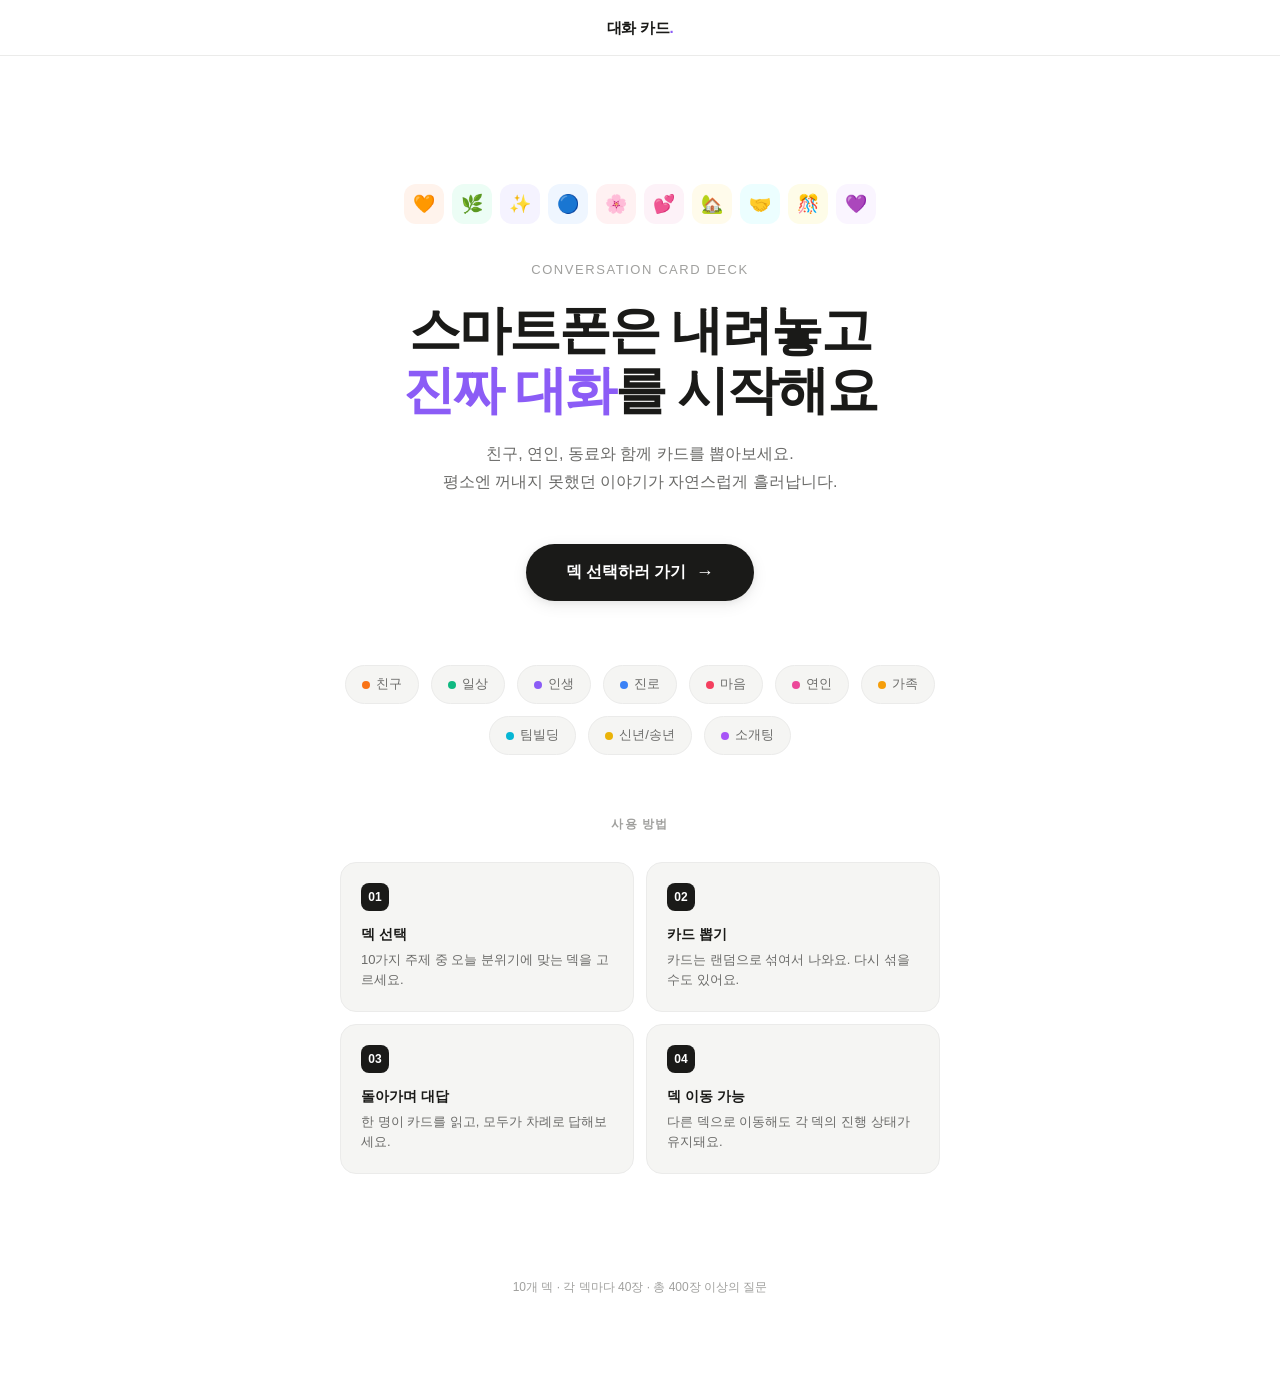
==== index.html @ 3e5d9f86 "feat(*): 대화 카드 웹앱 초기 버전 구현 및 배포 - 10개 테마(친구/일상/인생/진로/마음/연인/가족/팀빌딩/신년송년/소개팅) × 40+개 질문, 총 405개 - 오늘의집" ====
<!DOCTYPE html>
<html lang="ko">
<head>
  <meta charset="UTF-8" />
  <meta name="viewport" content="width=device-width, initial-scale=1.0" />
  <title>대화 카드 — 깊은 이야기를 시작하세요</title>
  <style>
    /* ─── Reset & Base ───────────────────────────────────────────── */
    *, *::before, *::after { box-sizing: border-box; margin: 0; padding: 0; }

    :root {
      --white: #ffffff;
      --off-white: #f8f8f6;
      --gray-50: #f5f5f3;
      --gray-100: #ebebea;
      --gray-200: #d8d8d6;
      --gray-400: #a0a09e;
      --gray-600: #6b6b69;
      --gray-800: #2d2d2b;
      --black: #1a1a18;

      /* Theme palette */
      --theme-friend:  #f97316; /* warm orange */
      --theme-daily:   #10b981; /* emerald */
      --theme-life:    #8b5cf6; /* violet */
      --theme-career:  #3b82f6; /* blue */
      --theme-mind:    #f43f5e; /* rose */
      --theme-couple:  #ec4899; /* pink */
      --theme-family:  #f59e0b; /* amber */
      --theme-teambuilding: #06b6d4; /* cyan */
      --theme-yearend: #eab308; /* yellow */
      --theme-blinddate: #a855f7; /* purple */

      --radius-sm: 8px;
      --radius-md: 16px;
      --radius-lg: 24px;
      --radius-xl: 32px;

      --shadow-sm: 0 1px 3px rgba(0,0,0,.07), 0 1px 2px rgba(0,0,0,.05);
      --shadow-md: 0 4px 16px rgba(0,0,0,.08), 0 2px 6px rgba(0,0,0,.05);
      --shadow-lg: 0 12px 40px rgba(0,0,0,.12), 0 4px 12px rgba(0,0,0,.06);
      --shadow-xl: 0 24px 64px rgba(0,0,0,.15), 0 8px 24px rgba(0,0,0,.08);

      --font: 'Pretendard', 'Apple SD Gothic Neo', 'Noto Sans KR', sans-serif;
      --transition: 300ms cubic-bezier(.4, 0, .2, 1);
    }

    html { height: 100%; }

    body {
      font-family: var(--font);
      background: var(--off-white);
      color: var(--black);
      min-height: 100vh;
      line-height: 1.6;
      -webkit-font-smoothing: antialiased;
    }

    /* ─── Screens ───────────────────────────────────────────────── */
    .screen {
      display: none;
      min-height: 100vh;
    }
    .screen.active { display: flex; }

    /* ══════════════════════════════════════════════════════════════
       SCREEN 1: LANDING
    ══════════════════════════════════════════════════════════════ */
    #screen-landing {
      flex-direction: column;
      align-items: center;
      justify-content: center;
      padding: 48px 24px;
      background: var(--white);
    }

    /* Hero top bar */
    .landing-topbar {
      position: fixed;
      top: 0; left: 0; right: 0;
      height: 56px;
      background: rgba(255,255,255,.9);
      backdrop-filter: blur(12px);
      display: flex;
      align-items: center;
      justify-content: center;
      border-bottom: 1px solid var(--gray-100);
      z-index: 100;
    }
    .landing-topbar .logo {
      font-size: 15px;
      font-weight: 700;
      letter-spacing: -.02em;
      color: var(--black);
    }
    .landing-topbar .logo span { color: var(--theme-life); }

    /* Hero section */
    .landing-hero {
      max-width: 600px;
      width: 100%;
      text-align: center;
      margin-top: 56px;
      padding: 80px 0 60px;
    }

    .hero-icon-row {
      display: flex;
      justify-content: center;
      gap: 8px;
      margin-bottom: 36px;
      flex-wrap: wrap;
      max-width: 480px;
      margin-left: auto;
      margin-right: auto;
    }
    .hero-icon-dot {
      width: 40px;
      height: 40px;
      border-radius: 12px;
      display: flex;
      align-items: center;
      justify-content: center;
      font-size: 18px;
    }
    .hero-icon-dot:nth-child(1) { background: #fff3ec; }
    .hero-icon-dot:nth-child(2) { background: #ecfdf5; }
    .hero-icon-dot:nth-child(3) { background: #f5f3ff; }
    .hero-icon-dot:nth-child(4) { background: #eff6ff; }
    .hero-icon-dot:nth-child(5) { background: #fff1f2; }
    .hero-icon-dot:nth-child(6) { background: #fdf2f8; }
    .hero-icon-dot:nth-child(7) { background: #fffbeb; }
    .hero-icon-dot:nth-child(8) { background: #ecfeff; }
    .hero-icon-dot:nth-child(9) { background: #fefce8; }
    .hero-icon-dot:nth-child(10) { background: #faf5ff; }

    .hero-tagline {
      font-size: 13px;
      font-weight: 500;
      letter-spacing: .12em;
      text-transform: uppercase;
      color: var(--gray-400);
      margin-bottom: 20px;
    }

    .hero-title {
      font-size: clamp(32px, 5vw, 52px);
      font-weight: 800;
      letter-spacing: -.04em;
      line-height: 1.15;
      color: var(--black);
      margin-bottom: 20px;
    }
    .hero-title .accent { color: var(--theme-life); }

    .hero-subtitle {
      font-size: 16px;
      color: var(--gray-600);
      line-height: 1.75;
      margin-bottom: 48px;
      max-width: 420px;
      margin-left: auto;
      margin-right: auto;
    }

    .btn-start {
      display: inline-flex;
      align-items: center;
      gap: 10px;
      background: var(--black);
      color: var(--white);
      border: none;
      border-radius: 100px;
      padding: 18px 40px;
      font-size: 16px;
      font-weight: 600;
      letter-spacing: -.01em;
      cursor: pointer;
      transition: var(--transition);
      box-shadow: var(--shadow-md);
    }
    .btn-start:hover {
      background: var(--gray-800);
      transform: translateY(-2px);
      box-shadow: var(--shadow-lg);
    }
    .btn-start:active { transform: translateY(0); }
    .btn-start .arrow {
      font-size: 18px;
      transition: transform var(--transition);
    }
    .btn-start:hover .arrow { transform: translateX(4px); }

    /* Deck preview cards */
    .deck-preview {
      display: flex;
      justify-content: center;
      gap: 12px;
      margin-top: 64px;
      flex-wrap: wrap;
    }
    .deck-chip {
      display: flex;
      align-items: center;
      gap: 6px;
      background: var(--gray-50);
      border: 1px solid var(--gray-100);
      border-radius: 100px;
      padding: 8px 16px;
      font-size: 13px;
      font-weight: 500;
      color: var(--gray-600);
    }
    .deck-chip .dot {
      width: 8px; height: 8px;
      border-radius: 50%;
    }

    /* Guide section */
    .landing-guide {
      max-width: 600px;
      width: 100%;
      padding: 0 0 80px;
    }

    .guide-label {
      font-size: 12px;
      font-weight: 600;
      letter-spacing: .1em;
      text-transform: uppercase;
      color: var(--gray-400);
      text-align: center;
      margin-bottom: 28px;
    }

    .guide-steps {
      display: grid;
      grid-template-columns: 1fr 1fr;
      gap: 12px;
    }

    .guide-step {
      background: var(--gray-50);
      border: 1px solid var(--gray-100);
      border-radius: var(--radius-md);
      padding: 20px;
    }
    .guide-step-num {
      width: 28px; height: 28px;
      border-radius: 8px;
      background: var(--black);
      color: var(--white);
      font-size: 12px;
      font-weight: 700;
      display: flex;
      align-items: center;
      justify-content: center;
      margin-bottom: 12px;
    }
    .guide-step-title {
      font-size: 14px;
      font-weight: 600;
      color: var(--black);
      margin-bottom: 4px;
    }
    .guide-step-desc {
      font-size: 13px;
      color: var(--gray-600);
      line-height: 1.6;
    }

    .landing-footer {
      font-size: 12px;
      color: var(--gray-400);
      text-align: center;
      padding: 24px 0 40px;
    }

    /* ══════════════════════════════════════════════════════════════
       SCREEN 2: DECK SELECT
    ══════════════════════════════════════════════════════════════ */
    #screen-decks {
      flex-direction: column;
      background: var(--off-white);
    }

    .topbar {
      height: 56px;
      background: rgba(255,255,255,.9);
      backdrop-filter: blur(12px);
      border-bottom: 1px solid var(--gray-100);
      display: flex;
      align-items: center;
      justify-content: space-between;
      padding: 0 24px;
      position: sticky;
      top: 0;
      z-index: 50;
    }
    .topbar .logo {
      font-size: 15px;
      font-weight: 700;
      letter-spacing: -.02em;
    }
    .topbar .logo span { color: var(--theme-life); }
    .topbar-back {
      display: flex;
      align-items: center;
      gap: 6px;
      font-size: 14px;
      font-weight: 500;
      color: var(--gray-600);
      cursor: pointer;
      background: none;
      border: none;
      padding: 8px 12px;
      border-radius: var(--radius-sm);
      transition: var(--transition);
    }
    .topbar-back:hover { background: var(--gray-50); color: var(--black); }
    .topbar-right { font-size: 13px; color: var(--gray-400); }

    .decks-content {
      max-width: 760px;
      width: 100%;
      margin: 0 auto;
      padding: 52px 24px 80px;
    }

    .decks-header {
      margin-bottom: 36px;
    }
    .decks-header h1 {
      font-size: 30px;
      font-weight: 800;
      letter-spacing: -.04em;
      color: var(--black);
      margin-bottom: 8px;
    }
    .decks-header p {
      font-size: 15px;
      color: var(--gray-600);
    }

    /* ─── Theme Grid ─────────────────────────────────────────── */
    .deck-grid {
      display: grid;
      grid-template-columns: repeat(2, 1fr);
      gap: 16px;
    }
    /* Section dividers for deck categories */
    .deck-section-label {
      grid-column: span 2;
      font-size: 13px;
      font-weight: 700;
      letter-spacing: .06em;
      text-transform: uppercase;
      color: var(--gray-400);
      padding: 20px 0 4px;
      border-bottom: 1px solid var(--gray-100);
      margin-bottom: 4px;
    }
    .deck-section-label:first-child {
      padding-top: 0;
    }

    /* ─── Tile base ──────────────────────────────────────────── */
    .deck-tile {
      background: var(--white);
      border: 1.5px solid transparent;
      border-radius: var(--radius-xl);
      overflow: hidden;
      cursor: pointer;
      outline: none;
      transition:
        transform  280ms cubic-bezier(.4,0,.2,1),
        box-shadow 280ms cubic-bezier(.4,0,.2,1),
        border-color 240ms cubic-bezier(.4,0,.2,1);
      display: flex;
      flex-direction: column;
      box-shadow: var(--shadow-sm);
    }
    .deck-tile:hover {
      transform: translateY(-6px);
      box-shadow: 0 20px 56px rgba(0,0,0,.13), 0 6px 16px rgba(0,0,0,.07);
      border-color: var(--tile-color);
    }
    .deck-tile:active {
      transform: translateY(-2px);
      box-shadow: var(--shadow-md);
    }
    /* Keyboard focus ring — uses each theme's own color */
    .deck-tile:focus-visible {
      border-color: var(--tile-color);
      box-shadow:
        0 0 0 4px rgba(0,0,0,.06),
        0 0 0 6px var(--tile-color),
        var(--shadow-md);
    }

    /* ─── Colored header panel ───────────────────────────────── */
    /* Full saturated theme color gives each deck a strong visual identity */
    .deck-tile-header {
      background: var(--tile-color);
      padding: 26px 26px 22px;
      display: flex;
      align-items: flex-start;
      justify-content: space-between;
      position: relative;
      overflow: hidden;
      min-height: 118px;
    }
    /* Large decorative circle — bottom-right */
    .deck-tile-header::before {
      content: '';
      position: absolute;
      bottom: -34px; right: -34px;
      width: 120px; height: 120px;
      border-radius: 50%;
      background: rgba(255,255,255,.14);
      pointer-events: none;
    }
    /* Small decorative dot — top-center */
    .deck-tile-header::after {
      content: '';
      position: absolute;
      top: -18px; left: 55%;
      width: 64px; height: 64px;
      border-radius: 50%;
      background: rgba(255,255,255,.09);
      pointer-events: none;
    }

    /* Icon wrap: frosted-glass pill on saturated background */
    .deck-tile-icon-wrap {
      width: 64px; height: 64px;
      border-radius: 20px;
      background: rgba(255,255,255,.22);
      border: 1px solid rgba(255,255,255,.3);
      display: flex;
      align-items: center;
      justify-content: center;
      font-size: 30px;
      position: relative;
      z-index: 1;
      transition:
        transform  280ms cubic-bezier(.4,0,.2,1),
        background 280ms cubic-bezier(.4,0,.2,1);
    }
    .deck-tile:hover .deck-tile-icon-wrap {
      transform: scale(1.12) rotate(-6deg);
      background: rgba(255,255,255,.35);
    }
    .deck-tile:focus-visible .deck-tile-icon-wrap {
      transform: scale(1.08);
      background: rgba(255,255,255,.35);
    }

    /* Count badge: crisp white pill with theme-colored text */
    .deck-tile-count-badge {
      font-size: 11px;
      font-weight: 700;
      letter-spacing: .03em;
      color: var(--tile-color);
      background: var(--white);
      border-radius: 100px;
      padding: 4px 11px;
      box-shadow: 0 1px 6px rgba(0,0,0,.16);
      position: relative;
      z-index: 1;
      white-space: nowrap;
      align-self: flex-start;
    }

    /* ─── Tile body ──────────────────────────────────────────── */
    .deck-tile-body {
      padding: 18px 22px 22px;
      flex: 1;
      display: flex;
      flex-direction: column;
    }
    .deck-tile-name {
      font-size: 20px;
      font-weight: 800;
      letter-spacing: -.04em;
      color: var(--black);
      margin-bottom: 5px;
    }
    .deck-tile-desc {
      font-size: 13px;
      color: var(--gray-600);
      line-height: 1.65;
      flex: 1;
      margin-bottom: 16px;
    }

    /* ─── Progress section ───────────────────────────────────── */
    .deck-tile-progress-wrap {
      display: flex;
      flex-direction: column;
      gap: 6px;
    }
    .deck-tile-progress-row {
      display: flex;
      align-items: center;
      justify-content: space-between;
    }
    .deck-tile-progress-label {
      font-size: 11px;
      color: var(--gray-400);
      font-weight: 500;
    }
    .deck-tile-progress-pct {
      font-size: 11px;
      font-weight: 700;
      color: var(--tile-color);
    }
    .deck-tile-progress-bar {
      width: 100%;
      height: 3px;
      background: var(--gray-100);
      border-radius: 100px;
      overflow: hidden;
    }
    .deck-tile-progress-fill {
      height: 100%;
      border-radius: 100px;
      background: var(--tile-color);
      opacity: .75;
      transition: width 600ms cubic-bezier(.4,0,.2,1);
    }

    /* ─── CTA row ────────────────────────────────────────────── */
    .deck-tile-cta {
      display: inline-flex;
      align-items: center;
      gap: 6px;
      margin-top: 14px;
      font-size: 13px;
      font-weight: 600;
      color: var(--tile-color);
      opacity: 0;
      transform: translateX(-6px);
      transition: opacity 220ms, transform 220ms cubic-bezier(.4,0,.2,1);
    }
    .deck-tile:hover .deck-tile-cta,
    .deck-tile:focus-visible .deck-tile-cta {
      opacity: 1;
      transform: translateX(0);
    }

    /* ══════════════════════════════════════════════════════════════
       SCREEN 3: CARD VIEW
    ══════════════════════════════════════════════════════════════ */
    #screen-card {
      flex-direction: column;
      background: var(--off-white);
    }

    .card-topbar {
      height: 56px;
      background: rgba(255,255,255,.9);
      backdrop-filter: blur(12px);
      border-bottom: 1px solid var(--gray-100);
      display: flex;
      align-items: center;
      justify-content: space-between;
      padding: 0 20px;
      position: sticky;
      top: 0;
      z-index: 50;
    }
    .card-topbar .btn-back {
      display: flex;
      align-items: center;
      gap: 6px;
      background: none;
      border: none;
      font-size: 14px;
      font-weight: 500;
      color: var(--gray-600);
      cursor: pointer;
      padding: 8px 12px;
      border-radius: var(--radius-sm);
      transition: var(--transition);
    }
    .card-topbar .btn-back:hover {
      background: var(--gray-50);
      color: var(--black);
    }
    .card-topbar-center {
      display: flex;
      flex-direction: column;
      align-items: center;
    }
    .card-topbar-deck {
      font-size: 13px;
      font-weight: 600;
      color: var(--black);
    }
    .card-topbar-count {
      font-size: 11px;
      color: var(--gray-400);
    }
    .btn-shuffle {
      display: flex;
      align-items: center;
      gap: 6px;
      background: none;
      border: 1px solid var(--gray-200);
      font-size: 13px;
      font-weight: 500;
      color: var(--gray-600);
      cursor: pointer;
      padding: 7px 14px;
      border-radius: 100px;
      transition: var(--transition);
    }
    .btn-shuffle:hover {
      border-color: var(--gray-400);
      color: var(--black);
    }

    /* Card stage */
    .card-stage {
      flex: 1;
      display: flex;
      flex-direction: column;
      align-items: center;
      justify-content: center;
      padding: 40px 24px;
      position: relative;
    }

    /* Progress bar */
    .card-progress-bar {
      width: 100%;
      max-width: 520px;
      height: 3px;
      background: var(--gray-100);
      border-radius: 100px;
      margin-bottom: 36px;
      overflow: hidden;
    }
    .card-progress-fill {
      height: 100%;
      background: var(--deck-color, var(--theme-life));
      border-radius: 100px;
      transition: width 400ms cubic-bezier(.4, 0, .2, 1);
    }

    /* The card */
    .question-card {
      width: 100%;
      max-width: 520px;
      min-height: 320px;
      background: var(--white);
      border-radius: var(--radius-xl);
      box-shadow: var(--shadow-xl);
      padding: 48px 48px 40px;
      display: flex;
      flex-direction: column;
      position: relative;
      overflow: hidden;
      transition: transform 350ms cubic-bezier(.4, 0, .2, 1), opacity 350ms cubic-bezier(.4, 0, .2, 1);
    }
    .question-card.slide-out-left {
      transform: translateX(-60px) rotate(-2deg);
      opacity: 0;
      pointer-events: none;
    }
    .question-card.slide-out-right {
      transform: translateX(60px) rotate(2deg);
      opacity: 0;
      pointer-events: none;
    }
    .question-card.slide-in {
      animation: slideIn 350ms cubic-bezier(.4, 0, .2, 1) forwards;
    }

    @keyframes slideIn {
      from { transform: translateX(40px); opacity: 0; }
      to   { transform: translateX(0); opacity: 1; }
    }
    @keyframes slideInLeft {
      from { transform: translateX(-40px); opacity: 0; }
      to   { transform: translateX(0); opacity: 1; }
    }
    .question-card.slide-in-left {
      animation: slideInLeft 350ms cubic-bezier(.4, 0, .2, 1) forwards;
    }

    .card-corner-deco {
      position: absolute;
      top: -30px; right: -30px;
      width: 120px; height: 120px;
      border-radius: 50%;
      background: var(--deck-bg, #f5f3ff);
      opacity: .6;
    }

    .card-deck-badge {
      display: inline-flex;
      align-items: center;
      gap: 6px;
      background: var(--deck-bg, #f5f3ff);
      border-radius: 100px;
      padding: 5px 12px;
      margin-bottom: 28px;
      width: fit-content;
    }
    .card-deck-badge-icon { font-size: 14px; }
    .card-deck-badge-name {
      font-size: 12px;
      font-weight: 600;
      color: var(--deck-color, var(--theme-life));
      letter-spacing: .02em;
    }

    .card-question {
      flex: 1;
      font-size: clamp(19px, 2.8vw, 23px);
      font-weight: 700;
      letter-spacing: -.03em;
      line-height: 1.55;
      color: var(--black);
      margin-bottom: 32px;
    }

    .card-num {
      font-size: 12px;
      color: var(--gray-400);
      font-weight: 500;
      letter-spacing: .02em;
    }

    /* Navigation */
    .card-nav {
      display: flex;
      align-items: center;
      justify-content: center;
      gap: 16px;
      margin-top: 28px;
      max-width: 520px;
      width: 100%;
    }

    .btn-nav {
      display: flex;
      align-items: center;
      justify-content: center;
      width: 52px; height: 52px;
      border-radius: 50%;
      border: 1.5px solid var(--gray-200);
      background: var(--white);
      color: var(--gray-600);
      font-size: 20px;
      cursor: pointer;
      transition: var(--transition);
      box-shadow: var(--shadow-sm);
    }
    .btn-nav:hover:not(:disabled) {
      border-color: var(--gray-400);
      color: var(--black);
      transform: scale(1.05);
      box-shadow: var(--shadow-md);
    }
    .btn-nav:disabled {
      opacity: .35;
      cursor: not-allowed;
    }
    .btn-nav-next {
      width: 64px; height: 64px;
      background: var(--black);
      border-color: var(--black);
      color: var(--white);
      font-size: 22px;
      box-shadow: var(--shadow-md);
    }
    .btn-nav-next:hover:not(:disabled) {
      background: var(--gray-800);
      border-color: var(--gray-800);
      transform: scale(1.05);
    }

    /* Hint text */
    .card-hint {
      margin-top: 16px;
      font-size: 12px;
      color: var(--gray-400);
    }

    /* ─── Done card ──────────────────────────────────────────────── */
    .done-card {
      width: 100%;
      max-width: 520px;
      min-height: 320px;
      background: var(--white);
      border-radius: var(--radius-xl);
      box-shadow: var(--shadow-xl);
      padding: 48px;
      display: flex;
      flex-direction: column;
      align-items: center;
      justify-content: center;
      text-align: center;
    }
    .done-icon { font-size: 48px; margin-bottom: 20px; }
    .done-title {
      font-size: 22px;
      font-weight: 800;
      letter-spacing: -.03em;
      margin-bottom: 10px;
    }
    .done-desc {
      font-size: 14px;
      color: var(--gray-600);
      line-height: 1.7;
      margin-bottom: 32px;
    }
    .done-actions { display: flex; gap: 12px; flex-wrap: wrap; justify-content: center; }
    .btn-action {
      border-radius: 100px;
      padding: 12px 24px;
      font-size: 14px;
      font-weight: 600;
      cursor: pointer;
      transition: var(--transition);
      border: none;
    }
    .btn-action-primary {
      background: var(--black);
      color: var(--white);
    }
    .btn-action-primary:hover { background: var(--gray-800); }
    .btn-action-secondary {
      background: var(--gray-100);
      color: var(--gray-800);
    }
    .btn-action-secondary:hover { background: var(--gray-200); }

    /* ─── Favorites: Heart Button ───────────────────────────────── */
    .card-fav-btn {
      position: absolute;
      top: 20px;
      right: 20px;
      z-index: 2;
      background: none;
      border: none;
      cursor: pointer;
      font-size: 24px;
      line-height: 1;
      padding: 4px;
      border-radius: 50%;
      transition: background var(--transition);
      color: var(--gray-300, #d1d5db);
    }
    .card-fav-btn:hover {
      background: var(--gray-50);
    }
    .card-fav-btn.fav-active {
      color: #f59e0b;
      animation: favPop 300ms cubic-bezier(.4,0,.2,1);
    }

    @keyframes favPop {
      0%   { transform: scale(1); }
      40%  { transform: scale(1.4); }
      70%  { transform: scale(0.88); }
      100% { transform: scale(1); }
    }

    /* ─── Favorites: Deck Tile Special Styling ───────────────────── */
    .deck-tile-fav {
      border: 1.5px solid #f59e0b;
      background: linear-gradient(135deg, #fffbeb 0%, #ffffff 60%);
    }
    .deck-tile-fav .deck-tile-header {
      background: linear-gradient(135deg, #f59e0b 0%, #fbbf24 100%);
    }
    .deck-tile-fav:hover {
      border-color: #d97706;
      box-shadow: 0 20px 56px rgba(245,158,11,.22), 0 6px 16px rgba(245,158,11,.12);
    }

    /* ─── Utilities ──────────────────────────────────────────────── */
    .hidden { display: none !important; }

    /* ─── Keyboard shortcut hint ─────────────────────────────────── */
    .kbd {
      display: inline-block;
      background: var(--gray-100);
      border: 1px solid var(--gray-200);
      border-radius: 4px;
      padding: 1px 5px;
      font-size: 11px;
      font-family: monospace;
      color: var(--gray-600);
    }

    /* ═══════════════════════════════════════════════════════════════
       TIMER
    ═══════════════════════════════════════════════════════════════ */
    .timer-wrap {
      display: flex;
      align-items: center;
      gap: 6px;
      position: relative;
    }
    .btn-timer {
      display: flex;
      align-items: center;
      gap: 5px;
      background: none;
      border: 1px solid var(--gray-200);
      font-size: 13px;
      font-weight: 500;
      color: var(--gray-600);
      cursor: pointer;
      padding: 7px 12px;
      border-radius: 100px;
      transition: var(--transition);
      white-space: nowrap;
    }
    .btn-timer:hover {
      border-color: var(--gray-400);
      color: var(--black);
    }
    .btn-timer.active {
      border-color: var(--deck-color, var(--theme-life));
      color: var(--deck-color, var(--theme-life));
      background: rgba(139, 92, 246, .06);
    }
    .timer-display {
      font-size: 14px;
      font-weight: 700;
      font-variant-numeric: tabular-nums;
      color: var(--deck-color, var(--theme-life));
      min-width: 36px;
      text-align: center;
    }
    .timer-display.warning {
      color: #ef4444;
      animation: timerPulse 0.6s ease-in-out infinite;
    }
    .timer-dropdown {
      position: absolute;
      top: calc(100% + 8px);
      right: 0;
      background: var(--white);
      border: 1px solid var(--gray-100);
      border-radius: var(--radius-md);
      box-shadow: var(--shadow-lg);
      padding: 6px;
      z-index: 200;
      min-width: 120px;
      display: none;
    }
    .timer-dropdown.open {
      display: block;
    }
    .timer-option {
      display: block;
      width: 100%;
      text-align: left;
      background: none;
      border: none;
      padding: 8px 14px;
      font-size: 13px;
      font-weight: 500;
      color: var(--gray-600);
      cursor: pointer;
      border-radius: var(--radius-sm);
      transition: var(--transition);
    }
    .timer-option:hover {
      background: var(--gray-50);
      color: var(--black);
    }
    .timer-option.selected {
      color: var(--deck-color, var(--theme-life));
      font-weight: 600;
    }

    @keyframes timerPulse {
      0%, 100% { opacity: 1; }
      50% { opacity: .4; }
    }

    /* Card pulse when timer expires */
    .question-card.timer-expired {
      animation: cardTimerPulse 0.5s ease-in-out 3;
    }
    @keyframes cardTimerPulse {
      0%, 100% { box-shadow: var(--shadow-xl); }
      50% { box-shadow: 0 0 0 4px #ef4444, var(--shadow-xl); }
    }

    /* ═══════════════════════════════════════════════════════════════
       ANSWERER ROULETTE
    ═══════════════════════════════════════════════════════════════ */
    .btn-roulette {
      display: flex;
      align-items: center;
      justify-content: center;
      width: 52px; height: 52px;
      border-radius: 50%;
      border: 1.5px solid var(--gray-200);
      background: var(--white);
      color: var(--gray-600);
      font-size: 22px;
      cursor: pointer;
      transition: var(--transition);
      box-shadow: var(--shadow-sm);
    }
    .btn-roulette:hover {
      border-color: var(--gray-400);
      color: var(--black);
      transform: scale(1.05);
      box-shadow: var(--shadow-md);
    }

    /* Modal overlay */
    .roulette-overlay {
      display: none;
      position: fixed;
      top: 0; left: 0; right: 0; bottom: 0;
      background: rgba(0,0,0,.45);
      z-index: 1000;
      align-items: center;
      justify-content: center;
      padding: 24px;
    }
    .roulette-overlay.open {
      display: flex;
    }
    .roulette-modal {
      background: var(--white);
      border-radius: var(--radius-xl);
      box-shadow: var(--shadow-xl);
      width: 100%;
      max-width: 400px;
      overflow: hidden;
      animation: modalSlideIn 300ms cubic-bezier(.4,0,.2,1);
    }
    @keyframes modalSlideIn {
      from { transform: translateY(20px); opacity: 0; }
      to { transform: translateY(0); opacity: 1; }
    }
    .roulette-header {
      padding: 24px 24px 0;
      display: flex;
      align-items: center;
      justify-content: space-between;
    }
    .roulette-title {
      font-size: 18px;
      font-weight: 800;
      letter-spacing: -.03em;
      color: var(--black);
    }
    .roulette-close {
      background: none;
      border: none;
      font-size: 20px;
      cursor: pointer;
      color: var(--gray-400);
      padding: 4px;
      border-radius: var(--radius-sm);
      transition: var(--transition);
    }
    .roulette-close:hover {
      color: var(--black);
      background: var(--gray-50);
    }
    .roulette-body {
      padding: 20px 24px 24px;
    }

    /* Participant input */
    .participant-input-row {
      display: flex;
      gap: 8px;
      margin-bottom: 16px;
    }
    .participant-input {
      flex: 1;
      padding: 10px 14px;
      border: 1.5px solid var(--gray-200);
      border-radius: var(--radius-sm);
      font-size: 14px;
      font-family: var(--font);
      outline: none;
      transition: var(--transition);
    }
    .participant-input:focus {
      border-color: var(--deck-color, var(--theme-life));
    }
    .participant-input::placeholder {
      color: var(--gray-400);
    }
    .btn-add-participant {
      padding: 10px 16px;
      background: var(--black);
      color: var(--white);
      border: none;
      border-radius: var(--radius-sm);
      font-size: 13px;
      font-weight: 600;
      cursor: pointer;
      transition: var(--transition);
      white-space: nowrap;
    }
    .btn-add-participant:hover {
      background: var(--gray-800);
    }

    /* Participant list */
    .participant-list {
      display: flex;
      flex-wrap: wrap;
      gap: 8px;
      margin-bottom: 24px;
      min-height: 36px;
    }
    .participant-tag {
      display: inline-flex;
      align-items: center;
      gap: 6px;
      background: var(--gray-50);
      border: 1px solid var(--gray-100);
      border-radius: 100px;
      padding: 6px 12px;
      font-size: 13px;
      font-weight: 500;
      color: var(--gray-800);
    }
    .participant-remove {
      background: none;
      border: none;
      cursor: pointer;
      font-size: 14px;
      color: var(--gray-400);
      padding: 0;
      line-height: 1;
      transition: var(--transition);
    }
    .participant-remove:hover {
      color: #ef4444;
    }

    /* Spin display */
    .roulette-spin-area {
      text-align: center;
      margin-bottom: 20px;
    }
    .roulette-spin-display {
      font-size: 32px;
      font-weight: 800;
      letter-spacing: -.04em;
      color: var(--gray-200);
      min-height: 48px;
      display: flex;
      align-items: center;
      justify-content: center;
      padding: 16px;
      border-radius: var(--radius-md);
      background: var(--gray-50);
      transition: color 100ms;
    }
    .roulette-spin-display.spinning {
      color: var(--gray-600);
    }
    .roulette-spin-display.result {
      color: var(--deck-color, var(--theme-life));
      background: var(--deck-bg, #f5f3ff);
      animation: rouletteResult 0.4s ease-out;
    }
    @keyframes rouletteResult {
      0% { transform: scale(0.95); }
      50% { transform: scale(1.08); }
      100% { transform: scale(1); }
    }

    .btn-spin {
      width: 100%;
      padding: 14px;
      background: var(--black);
      color: var(--white);
      border: none;
      border-radius: 100px;
      font-size: 15px;
      font-weight: 600;
      cursor: pointer;
      transition: var(--transition);
    }
    .btn-spin:hover {
      background: var(--gray-800);
    }
    .btn-spin:disabled {
      opacity: .4;
      cursor: not-allowed;
    }

    /* Celebration particles */
    .celebration {
      position: absolute;
      pointer-events: none;
    }

    /* ═══════════════════════════════════════════════════════════════
       CARD TOPBAR ADJUSTMENTS (for timer)
    ═══════════════════════════════════════════════════════════════ */
    .card-topbar-actions {
      display: flex;
      align-items: center;
      gap: 8px;
    }

  </style>
</head>
<body>

<!-- ══════════════════════════════════════════════════════════════
     SCREEN 1: LANDING
══════════════════════════════════════════════════════════════ -->
<section id="screen-landing" class="screen active">

  <!-- Fixed top bar -->
  <nav class="landing-topbar">
    <div class="logo">대화 카드<span>.</span></div>
  </nav>

  <!-- Hero -->
  <div class="landing-hero">
    <div class="hero-icon-row">
      <div class="hero-icon-dot">🧡</div>
      <div class="hero-icon-dot">🌿</div>
      <div class="hero-icon-dot">✨</div>
      <div class="hero-icon-dot">🔵</div>
      <div class="hero-icon-dot">🌸</div>
      <div class="hero-icon-dot">💕</div>
      <div class="hero-icon-dot">🏡</div>
      <div class="hero-icon-dot">🤝</div>
      <div class="hero-icon-dot">🎊</div>
      <div class="hero-icon-dot">💜</div>
    </div>

    <p class="hero-tagline">Conversation Card Deck</p>

    <h1 class="hero-title">
      스마트폰은 내려놓고<br>
      <span class="accent">진짜 대화</span>를 시작해요
    </h1>

    <p class="hero-subtitle">
      친구, 연인, 동료와 함께 카드를 뽑아보세요.<br>
      평소엔 꺼내지 못했던 이야기가 자연스럽게 흘러납니다.
    </p>

    <button class="btn-start" onclick="showDecks()">
      덱 선택하러 가기
      <span class="arrow">→</span>
    </button>

    <!-- Deck chips preview -->
    <div class="deck-preview">
      <div class="deck-chip">
        <span class="dot" style="background:#f97316"></span>친구
      </div>
      <div class="deck-chip">
        <span class="dot" style="background:#10b981"></span>일상
      </div>
      <div class="deck-chip">
        <span class="dot" style="background:#8b5cf6"></span>인생
      </div>
      <div class="deck-chip">
        <span class="dot" style="background:#3b82f6"></span>진로
      </div>
      <div class="deck-chip">
        <span class="dot" style="background:#f43f5e"></span>마음
      </div>
      <div class="deck-chip">
        <span class="dot" style="background:#ec4899"></span>연인
      </div>
      <div class="deck-chip">
        <span class="dot" style="background:#f59e0b"></span>가족
      </div>
      <div class="deck-chip">
        <span class="dot" style="background:#06b6d4"></span>팀빌딩
      </div>
      <div class="deck-chip">
        <span class="dot" style="background:#eab308"></span>신년/송년
      </div>
      <div class="deck-chip">
        <span class="dot" style="background:#a855f7"></span>소개팅
      </div>
    </div>
  </div>

  <!-- How to use guide -->
  <div class="landing-guide">
    <p class="guide-label">사용 방법</p>
    <div class="guide-steps">
      <div class="guide-step">
        <div class="guide-step-num">01</div>
        <div class="guide-step-title">덱 선택</div>
        <div class="guide-step-desc">10가지 주제 중 오늘 분위기에 맞는 덱을 고르세요.</div>
      </div>
      <div class="guide-step">
        <div class="guide-step-num">02</div>
        <div class="guide-step-title">카드 뽑기</div>
        <div class="guide-step-desc">카드는 랜덤으로 섞여서 나와요. 다시 섞을 수도 있어요.</div>
      </div>
      <div class="guide-step">
        <div class="guide-step-num">03</div>
        <div class="guide-step-title">돌아가며 대답</div>
        <div class="guide-step-desc">한 명이 카드를 읽고, 모두가 차례로 답해보세요.</div>
      </div>
      <div class="guide-step">
        <div class="guide-step-num">04</div>
        <div class="guide-step-title">덱 이동 가능</div>
        <div class="guide-step-desc">다른 덱으로 이동해도 각 덱의 진행 상태가 유지돼요.</div>
      </div>
    </div>
  </div>

  <footer class="landing-footer">
    10개 덱 · 각 덱마다 40장 · 총 400장 이상의 질문
  </footer>

</section>


<!-- ══════════════════════════════════════════════════════════════
     SCREEN 2: DECK SELECT
══════════════════════════════════════════════════════════════ -->
<section id="screen-decks" class="screen">

  <nav class="topbar">
    <button class="topbar-back" onclick="showLanding()">← 홈</button>
    <div class="logo">대화 카드<span>.</span></div>
    <div class="topbar-right">10개 덱</div>
  </nav>

  <div class="decks-content">
    <div class="decks-header">
      <h1>어떤 이야기를 할까요?</h1>
      <p>주제를 고르면 카드가 랜덤으로 섞여서 시작돼요.</p>
    </div>
    <div class="deck-grid" id="deck-list">
      <!-- Injected by JS -->
    </div>
  </div>

</section>


<!-- ══════════════════════════════════════════════════════════════
     SCREEN 3: CARD VIEW
══════════════════════════════════════════════════════════════ -->
<section id="screen-card" class="screen">

  <nav class="card-topbar">
    <button class="btn-back" onclick="showDecks()">← 뒤로</button>
    <div class="card-topbar-center">
      <div class="card-topbar-deck" id="topbar-deck-name">--</div>
      <div class="card-topbar-count" id="topbar-card-count">0 / 0</div>
    </div>
    <div class="card-topbar-actions">
      <!-- Timer -->
      <div class="timer-wrap" id="timer-wrap">
        <span class="timer-display hidden" id="timer-display">0:00</span>
        <button class="btn-timer" id="btn-timer" onclick="toggleTimerDropdown()" title="타이머">
          &#9201; 타이머
        </button>
        <div class="timer-dropdown" id="timer-dropdown">
          <button class="timer-option" onclick="setTimer(0)">끄기</button>
          <button class="timer-option" onclick="setTimer(30)">30초</button>
          <button class="timer-option" onclick="setTimer(60)">1분</button>
          <button class="timer-option" onclick="setTimer(120)">2분</button>
          <button class="timer-option" onclick="setTimer(180)">3분</button>
        </div>
      </div>
      <!-- Shuffle -->
      <button class="btn-shuffle" onclick="shuffleCurrent()">
        ↺ 섞기
      </button>
    </div>
  </nav>

  <div class="card-stage">
    <!-- Progress bar -->
    <div class="card-progress-bar" id="progress-bar-wrap">
      <div class="card-progress-fill" id="progress-fill"></div>
    </div>

    <!-- Card container (replaced by JS) -->
    <div id="card-container"></div>

    <!-- Navigation -->
    <div class="card-nav" id="card-nav">
      <button class="btn-nav" id="btn-prev" onclick="prevCard()" title="이전">&#8592;</button>
      <button class="btn-roulette" id="btn-roulette" onclick="openRoulette()" title="답변자 룰렛">&#127922;</button>
      <button class="btn-nav btn-nav-next" id="btn-next" onclick="nextCard()" title="다음">&#8594;</button>
    </div>

    <p class="card-hint">
      <span class="kbd">&#8592;</span> <span class="kbd">&#8594;</span> 키보드로도 이동할 수 있어요
    </p>
  </div>

</section>

<!-- ══════════════════════════════════════════════════════════════
     ROULETTE MODAL
══════════════════════════════════════════════════════════════ -->
<div class="roulette-overlay" id="roulette-overlay" onclick="closeRouletteOnOverlay(event)">
  <div class="roulette-modal">
    <div class="roulette-header">
      <div class="roulette-title">&#127922; 답변자 룰렛</div>
      <button class="roulette-close" onclick="closeRoulette()">&#10005;</button>
    </div>
    <div class="roulette-body">
      <div class="participant-input-row">
        <input type="text" class="participant-input" id="participant-input"
               placeholder="참여자 이름 입력" maxlength="20"
               onkeydown="if(event.key==='Enter'){addParticipant();}">
        <button class="btn-add-participant" onclick="addParticipant()">추가</button>
      </div>
      <div class="participant-list" id="participant-list">
        <!-- Tags injected by JS -->
      </div>
      <div class="roulette-spin-area">
        <div class="roulette-spin-display" id="roulette-spin-display">?</div>
      </div>
      <button class="btn-spin" id="btn-spin" onclick="spinRoulette()" disabled>돌리기</button>
    </div>
  </div>
</div>


<script src="data/themes.js"></script>
<script>
// ══════════════════════════════════════════════════════════════
// QUESTIONS DATA
// Theme metadata (name, icon, color, desc, etc.) is defined in
// data/themes.js as the THEMES array.
// Here we define only the question lists, then merge them below.
// ══════════════════════════════════════════════════════════════
const DECK_QUESTIONS = {
  friend: [
      "처음 만났을 때 나에 대해 어떤 인상을 받았어?",
      "내가 모르는 나의 단점을 솔직하게 말해줄 수 있어?",
      "우리가 처음 친구가 된 계기가 뭐였는지 기억해?",
      "지금까지 내가 해줬던 것 중에 가장 고마웠던 게 뭐야?",
      "나한테 아직 말 못 한 게 있어?",
      "우리 우정에서 가장 소중하게 여기는 순간은 언제야?",
      "서로 다르다고 느꼈을 때가 언제야? 그래도 친구로 남은 이유는 뭐야?",
      "내가 힘들 때 네가 해준 것 중에 가장 기억에 남는 건 뭐야?",
      "10년 후에 우리 둘은 어떤 모습일 것 같아?",
      "친구를 사귈 때 가장 중요하게 보는 게 뭐야?",
      "살면서 진짜 친구가 몇 명이나 된다고 생각해?",
      "나를 떠올리면 제일 먼저 생각나는 단어는 뭐야?",
      "내가 잘못했을 때 솔직하게 말해줄 수 있어, 아니면 그냥 넘어가는 편이야?",
      "우리 사이에서 지금까지 해결 안 된 갈등이 있다면?",
      "지금 네 삶에서 가장 힘든 것, 나한테 털어놓을 수 있어?",
      "내가 변했다고 느낀 적 있어? 어떻게 변했어?",
      "우리가 지금까지 해온 것 중에 가장 재밌었던 경험은 뭐야?",
      "나에게 배운 것이 있다면 뭐야?",
      "앞으로 같이 꼭 해보고 싶은 게 있어?",
      "내가 어떤 선택을 해도 친구로 있어줄 자신 있어?",
      "서로에게 가장 다른 점이 뭐라고 생각해?",
      "친구 관계에서 절대 용서 못 할 행동이 있어?",
      "지금 내가 너한테 가장 필요한 것은 뭔 것 같아?",
      "우리 우정의 단점이 있다면 뭐야?",
      "만약 내가 엄청난 실수를 저질렀다면, 어떻게 할 것 같아?",
      "우리가 서로에게 더 잘할 수 있는 게 있다면?",
      "나와 있을 때 가장 편한 이유가 뭐야?",
      "친구의 솔직한 조언과 위로 중 지금 내게 더 필요한 게 뭐야?",
      "내가 너한테 기대하는 것과 네가 나한테 기대하는 게 같다고 생각해?",
      "우리 관계에서 당연하게 여기고 있는 게 있다면?",
      "내가 고집스럽다고 느낀 적 있어? 어떤 상황에서?",
      "같이 있을 때 불편한 순간이 있었어?",
      "내 이야기를 들어줄 때 진심으로 듣는 것 같아, 아니면 힘들 때도 있어?",
      "서로의 비밀을 지키는 것에 대해 어떻게 생각해?",
      "연락이 뜸해져도 언제든 다시 만나면 편할 것 같아?",
      "나를 자랑스럽다고 느낀 순간이 있어?",
      "우리 우정을 한 문장으로 표현하면?",
      "내가 인생에서 가장 어려운 결정을 해야 할 때, 어떤 조언을 해줄 것 같아?",
      "나를 진심으로 걱정해준 게 언제였어?",
      "오늘 이 자리에서 꼭 하고 싶었던 말이 있어?",
      "내가 없어진다면 어떨 것 같아?"
  ],
  daily: [
      "요즘 가장 잘 자고 있어? 아니면 수면에 문제가 있어?",
      "아침에 일어나서 제일 먼저 하는 것이 뭐야?",
      "요즘 혼자만의 시간은 어떻게 보내?",
      "최근에 눈물 흘린 적 있어? 무슨 이유에서야?",
      "지금 이 순간 가장 먹고 싶은 게 뭐야?",
      "오늘 하루 중 가장 기억에 남을 것 같은 장면은?",
      "요즘 가장 자주 듣는 음악은 뭐야?",
      "최근에 웃었던 것 중에 가장 크게 웃은 일은?",
      "지금 삶에서 가장 규칙적으로 하는 것은 뭐야?",
      "스마트폰을 하루에 얼마나 써? 그게 만족스러워?",
      "요즘 어떤 사람을 자주 만나?",
      "집에 있을 때 가장 즐기는 활동은?",
      "최근에 뭔가 새로 시작한 것이 있어?",
      "요즘 제일 귀찮은 일과는 뭐야?",
      "오늘 기분을 날씨로 표현하면?",
      "최근에 감동받거나 감사함을 느낀 작은 순간이 있었어?",
      "요즘 제일 자주 가는 장소는 어디야?",
      "지금 책이나 영상 등 뭔가 보거나 읽고 있는 게 있어?",
      "오늘 하루 가장 잘한 것은 뭐야?",
      "요즘 가장 걱정되는 것은 뭐야?",
      "장을 볼 때 자주 사는 음식이나 재료가 있어?",
      "최근에 낯선 것을 시도해본 경험이 있어?",
      "어떤 날이 '좋은 하루'라고 느껴져?",
      "지금 삶에서 없애고 싶은 습관이 있어?",
      "요즘 누군가에게 연락하고 싶었는데 못 한 사람 있어?",
      "하루 중 혼자 있고 싶은 시간이 있어, 아니면 항상 누군가와 있고 싶어?",
      "지금 가장 하기 싫지만 해야 하는 것은?",
      "요즘 잘 챙기고 있지 못한 것이 있다면?",
      "최근에 혼자 밥을 먹은 적 있어? 어떤 기분이었어?",
      "좋아하는 날씨가 있어? 그 날씨에 주로 뭘 해?",
      "요즘 기분 전환을 어떻게 해?",
      "오늘 하루가 끝날 때 어떤 감정으로 마무리됐으면 해?",
      "지금 가장 간절하게 쉬고 싶은 곳이 있어?",
      "최근에 나 자신을 위해 뭔가 사거나 해준 적 있어?",
      "요즘 시간이 빠르게 가는 것 같아, 느리게 가는 것 같아?",
      "지금 일상에서 가장 감사하게 여기는 것은?",
      "어떤 루틴이 있으면 좋겠다고 생각해?",
      "요즘 잠들기 전에 주로 무슨 생각을 해?",
      "지금 가장 필요한 것이 뭐야?",
      "이번 주에 기억에 남을 만한 일이 있었어?",
      "요즘 일상에서 의미 있다고 느끼는 순간은 언제야?"
  ],
  life: [
      "지금까지 살면서 가장 잘한 선택은 뭐야?",
      "죽기 전에 꼭 해보고 싶은 것이 있어?",
      "행복이 뭔지 한 문장으로 정의해줄 수 있어?",
      "지금의 나를 10년 전의 나가 보면 어떻게 생각할 것 같아?",
      "지금까지 가장 힘들었던 시간은 어떻게 버텼어?",
      "인생에서 절대 타협하지 않는 가치가 있어?",
      "삶에서 가장 의미 있는 관계는 어떤 관계야?",
      "지금 가장 후회되는 것이 있어?",
      "돈, 명예, 사랑, 자유 중에 하나만 가질 수 있다면?",
      "아무것도 두렵지 않다면 지금 당장 뭘 하고 싶어?",
      "삶에서 가장 중요한 교훈 하나를 꼽는다면?",
      "지금의 나는 내가 원하던 모습에 얼마나 가까워?",
      "인생을 다시 산다면 바꾸고 싶은 게 있어?",
      "어떤 사람으로 기억되고 싶어?",
      "지금 가장 두려운 것은 뭐야?",
      "자신에게 가장 관대하지 못한 부분이 있어?",
      "지금까지 가장 크게 성장했던 순간은 언제야?",
      "가장 오랫동안 붙들고 있는 꿈이 있어?",
      "삶에서 '의미'를 어디서 찾아?",
      "죽음에 대해 생각해본 적 있어? 어떤 감정이 들어?",
      "지금 이 순간 가장 솔직한 나의 상태는 어때?",
      "자신을 사랑하는 게 어렵다고 느끼는 순간이 있어?",
      "삶에서 포기한 것 중에 아직 아쉬운 게 있어?",
      "인생에서 '실패'라고 여기는 것이 있어? 지금도 그렇게 생각해?",
      "삶에서 확실하게 아는 것이 딱 하나 있다면?",
      "혼자 있을 때 어떤 사람이 돼?",
      "지금 내가 회피하고 있는 것이 있다면?",
      "가장 진심으로 누군가를 도운 경험은 언제야?",
      "살면서 타인에게 받은 가장 큰 영향은 뭐야?",
      "지금 이 사회에서 가장 이해하기 어려운 것은 뭐야?",
      "나만의 '성공 기준'은 뭐야?",
      "지금까지 살면서 가장 용기 있는 행동은 뭐야?",
      "인생이 게임이라면, 지금 어느 스테이지에 있어?",
      "가장 진심이었던 사랑은 어떤 거야?",
      "무언가를 오래 지속한 것 중에 가장 자랑스러운 건 뭐야?",
      "삶에서 '운'과 '노력' 중 어느 게 더 중요하다고 생각해?",
      "지금 세상이 어떻게 변했으면 해?",
      "스스로를 이해한다고 생각해? 얼마나?",
      "삶에 무게를 더하는 것과 가볍게 만드는 것이 각각 뭐야?",
      "지금 이 순간 살아있다는 걸 가장 실감하는 건 어떤 순간이야?",
      "내가 가장 오해받는 부분은 뭐야?"
  ],
  career: [
      "지금 하는 일이 처음 원하던 일이야?",
      "일에서 가장 의미를 느끼는 순간은 언제야?",
      "지금 일을 그만둔다면 가장 먼저 하고 싶은 것은?",
      "돈을 생각하지 않아도 된다면 어떤 일을 하고 싶어?",
      "지금 커리어에서 가장 두려운 것은 뭐야?",
      "직업을 선택할 때 가장 중요한 기준은 뭐야?",
      "지금까지 가장 힘들었던 직장 경험은?",
      "함께 일하기 싫은 사람 유형은 어떤 사람이야?",
      "일과 삶의 경계를 잘 지키고 있어?",
      "지금 하는 일에서 배우고 있다는 느낌이 들어?",
      "커리어에서 가장 잘한 결정은 뭐야?",
      "지금 당장 도전하고 싶지만 망설이는 것이 있어?",
      "10년 후 어떤 일을 하고 있고 싶어?",
      "좋은 리더는 어떤 사람이라고 생각해?",
      "지금 일에서 가장 불만스러운 것은?",
      "완전히 다른 분야로 전직한다면 어디로 가고 싶어?",
      "일로 인해 스트레스를 받을 때 어떻게 풀어?",
      "일을 잘한다는 것은 무엇이라고 생각해?",
      "지금 일에서 성장하고 있다고 느껴?",
      "직장에서 인정을 받는 것이 중요해?",
      "일이 정체성의 일부가 된 것 같아?",
      "실패한 프로젝트나 시도가 있어? 거기서 뭘 배웠어?",
      "지금 가장 키우고 싶은 능력은 뭐야?",
      "커리어에서 가장 중요한 사람은 누구야?",
      "창업을 생각해본 적 있어? 왜 했거나 안 했어?",
      "일하면서 가장 많이 타협한 부분은 뭐야?",
      "번아웃을 경험한 적 있어? 어떻게 극복했어?",
      "지금 업무 환경에서 바꾸고 싶은 게 있다면?",
      "일을 통해 사회에 기여하고 싶다는 생각이 있어?",
      "돈, 성취감, 워라밸 중 지금 가장 중요한 것은?",
      "지금 하는 일이 5년 후에도 있을 것 같아?",
      "자신의 강점을 일에서 잘 활용하고 있어?",
      "처음 일을 시작할 때와 지금, 일에 대한 생각이 어떻게 달라졌어?",
      "직업적으로 가장 존경하는 사람은 누구야?",
      "지금 가장 필요한 커리어 조언은 뭐야?",
      "꿈과 현실 사이에서 어떻게 균형을 잡고 있어?",
      "어떤 팀에서 일할 때 가장 잘 맞는 것 같아?",
      "지금 일에서 의도적으로 노력하지 않는 부분이 있어?",
      "커리어에서 가장 아쉬운 점이 있다면?",
      "일에서 보람과 돈 중 하나를 골라야 한다면?",
      "5년 전 나에게 커리어 관련 조언을 해준다면?"
  ],
  mind: [
      "지금 이 순간 가장 솔직한 감정은 뭐야?",
      "최근에 가장 외로웠던 순간은 언제야?",
      "자신을 가장 사랑하기 어려운 순간은 언제야?",
      "다른 사람에게 쉽게 말하지 못하는 감정이 있어?",
      "화가 날 때 어떻게 표현해? 그게 적절하다고 생각해?",
      "누군가가 떠난 경험 중 가장 힘들었던 건?",
      "감사함을 자주 느끼는 편이야?",
      "자신의 감정을 잘 이해한다고 생각해?",
      "위로가 필요할 때 어떻게 해?",
      "슬플 때 혼자 있고 싶어, 아니면 누군가와 있고 싶어?",
      "지금 자신에게 가장 필요한 말은 뭐야?",
      "가장 오래 품고 있는 감정이 있어?",
      "누군가를 진심으로 미워한 적 있어?",
      "지금 마음속에서 해결되지 않은 것이 있어?",
      "자신이 예민하다고 생각해? 그게 장점이야 단점이야?",
      "다른 사람의 감정에 얼마나 영향을 받아?",
      "행복하다고 느끼는 순간에 불안해진 적 있어?",
      "가장 불안했던 순간은 언제야?",
      "자신의 약점을 드러내는 게 편해?",
      "누군가에게 상처를 준 적이 있어? 어떻게 됐어?",
      "용서하기 가장 어려웠던 것은 뭐야?",
      "지금 마음이 가장 편안한 장소나 상황은?",
      "두려움이 나를 멈추게 한 경험이 있어?",
      "지금 내 마음을 날씨로 표현하면?",
      "억울했던 감정 중 아직 해소되지 않은 것이 있어?",
      "기쁨과 행복, 너에게는 어떤 차이가 있어?",
      "요즘 나 자신과의 관계가 어때?",
      "감정을 억누르는 편이야, 표현하는 편이야?",
      "자신의 어떤 모습이 가장 싫어?",
      "살면서 가장 큰 감정적 성장을 한 경험은?",
      "요즘 마음이 가볍다고 느껴, 무겁다고 느껴?",
      "가장 오래 지속된 감정적 상처는 뭐야?",
      "지금 나를 가장 힘들게 하는 감정은?",
      "감사하지만 자주 표현 못 하는 감정이 있어?",
      "마음이 복잡할 때 어떻게 정리해?",
      "다른 사람의 고통에 얼마나 공감할 수 있어?",
      "지금 나에게 가장 필요한 위로의 말은?",
      "내 감정 중 가장 자주 오해받는 것은?",
      "자신의 감정에 솔직한 편이야, 아니면 숨기는 편이야?",
      "지금 이 순간, 가장 놓아버리고 싶은 감정은 뭐야?",
      "마음이 가장 따뜻했던 순간은 언제야?"
  ],
  couple: [
      "우리가 처음 만났을 때, 상대방의 어떤 점에 끌렸어?",
      "지금 우리 관계에서 가장 감사한 것은 뭐야?",
      "상대방에게 아직 말하지 못한 감정이 있어?",
      "우리 관계에서 가장 행복했던 순간은 언제야?",
      "상대방이 변했으면 하는 점이 솔직히 있어?",
      "사랑한다는 걸 어떤 방식으로 가장 잘 느껴?",
      "우리가 함께 극복한 것 중 가장 자랑스러운 건 뭐야?",
      "상대방에게 서운했지만 말하지 못한 적이 있어?",
      "10년 후 우리는 어떤 모습이길 바라?",
      "사랑이 식을 수도 있다는 두려움을 느낀 적 있어?",
      "우리 관계에서 내가 가장 노력하는 부분은 뭐야?",
      "상대방의 가장 매력적인 점 세 가지를 말해줄 수 있어?",
      "싸울 때 나의 패턴이 뭐라고 생각해?",
      "결혼(또는 미래)에 대해 솔직한 생각은 어때?",
      "상대방이 힘들 때 내가 충분히 곁에 있어주고 있다고 느껴?",
      "우리 사이에 아직 해결되지 않은 문제가 있다면?",
      "같이 있을 때 가장 편안한 순간은 언제야?",
      "혼자만의 시간이 필요할 때 어떻게 말하는 게 좋을까?",
      "사랑의 표현 중 내가 가장 서투른 건 뭐야?",
      "우리가 함께 꼭 이루고 싶은 것이 있어?",
      "질투를 느낀 적 있어? 어떤 상황에서?",
      "상대방의 꿈을 충분히 응원하고 있다고 생각해?",
      "우리 관계에서 당연시하고 있는 게 있다면?",
      "가장 기억에 남는 우리만의 순간은?",
      "상대방에게 배운 것 중 가장 큰 것은 뭐야?",
      "내가 상대방을 가장 사랑한다고 느끼는 순간은?",
      "우리 관계에서 내가 가장 두려운 것은 뭐야?",
      "상대방이 나를 완전히 이해한다고 느껴?",
      "함께하는 일상에서 가장 좋아하는 루틴은?",
      "사과를 잘 하는 편이야? 상대방은?",
      "우리 관계를 한 단어로 표현하면?",
      "서로에게 더 솔직해지려면 뭐가 필요할까?",
      "상대방이 나에게 해준 것 중 가장 감동적인 건?",
      "관계에서 포기하고 싶었던 순간이 있었어?",
      "우리가 더 잘할 수 있는 게 있다면 뭐야?",
      "사랑과 우정의 차이가 뭐라고 생각해?",
      "상대방 없이 하루를 보내면 어떤 기분이야?",
      "앞으로 함께하고 싶은 버킷리스트가 있어?",
      "우리 관계에서 내가 가장 성장한 부분은?",
      "지금 이 순간, 상대방에게 가장 하고 싶은 말은?"
  ],
  family: [
      "우리 가족에서 가장 감사한 사람은 누구야?",
      "어린 시절 가장 행복했던 가족 추억은 뭐야?",
      "부모님에게 아직 하지 못한 말이 있어?",
      "가족이라서 오히려 말하기 어려운 것이 있어?",
      "우리 가족의 가장 큰 강점은 뭐라고 생각해?",
      "어릴 때 부모님이 해주신 것 중 가장 고마운 건?",
      "가족 관계에서 상처받았던 경험이 있어?",
      "우리 가족만의 특별한 전통이나 습관이 있어?",
      "부모님의 어떤 면을 닮았다고 생각해?",
      "가족에게 서운할 때 어떻게 표현해?",
      "형제자매(또는 외동)로 자란 것이 나에게 어떤 영향을 줬어?",
      "가족 중 가장 잘 이해해주는 사람은 누구야?",
      "부모님의 결혼 생활이 나의 연애관에 영향을 줬다고 생각해?",
      "우리 가족에게 가장 힘들었던 시기는 언제였어?",
      "가족에게 꼭 전하고 싶은 감사의 말이 있다면?",
      "나이가 들면서 가족의 의미가 어떻게 변했어?",
      "가족과 함께 꼭 하고 싶은 것이 있어?",
      "부모님이 나에 대해 모르는 것이 있다면?",
      "가족 모임에서 가장 좋아하는 것과 불편한 것은?",
      "우리 가족의 대화 방식에 대해 어떻게 생각해?",
      "가족 중에 화해하고 싶은 사람이 있어?",
      "부모님의 희생 중 가장 마음이 아픈 건 뭐야?",
      "가족이 아닌 사람에게 가족 같은 감정을 느낀 적 있어?",
      "자녀를 키운다면(또는 키우면서) 꼭 해주고 싶은 것은?",
      "가족에게 가장 미안한 것이 있다면?",
      "명절이나 가족 행사에 대한 솔직한 감정은?",
      "가족과의 거리감이 적당하다고 생각해?",
      "부모님에 대해 어른이 되어서야 이해한 것이 있어?",
      "가족 중 가장 걱정되는 사람은 누구야?",
      "우리 가족의 사랑 표현 방식은 어때?",
      "가족에게 받은 가장 큰 가르침은 뭐야?",
      "가족 때문에 포기한 것이 있어?",
      "우리 가족이 함께 웃었던 가장 최근 기억은?",
      "부모님의 노후에 대해 생각해본 적 있어?",
      "가족 관계에서 변하지 않았으면 하는 것은?",
      "가족에게 비밀로 하고 있는 것이 있어?",
      "우리 가족을 한 문장으로 표현하면?",
      "가족과 보내는 시간이 충분하다고 느껴?",
      "가족이기 때문에 참고 있는 것이 있어?",
      "지금 가족에게 가장 하고 싶은 말은 뭐야?"
  ],
  teambuilding: [
      "이 일을 하게 된 계기가 뭐야?",
      "일할 때 가장 에너지를 얻는 순간은 언제야?",
      "팀에서 본인의 역할이 뭐라고 생각해?",
      "동료에게 가장 감사했던 순간이 있어?",
      "일과 관련 없이, 요즘 가장 빠져있는 것은?",
      "스트레스를 받을 때 본인만의 해소법은?",
      "지금까지 한 일 중 가장 보람 있었던 프로젝트는?",
      "팀워크에서 가장 중요한 것은 뭐라고 생각해?",
      "리더와 팔로워 중 어떤 역할이 더 편해?",
      "직장에서 가장 웃겼던 에피소드는?",
      "의견 충돌이 생기면 어떻게 해결하는 편이야?",
      "회사를 떠나도 계속 연락하고 싶은 동료가 있어?",
      "일할 때 절대 양보 못 하는 나만의 원칙이 있어?",
      "팀에 새로운 사람이 들어오면 어떤 점을 알려주고 싶어?",
      "업무 외 시간에 동료와 하고 싶은 활동은?",
      "가장 기억에 남는 피드백은 뭐야?",
      "지금 팀에서 배우고 있는 것은 뭐야?",
      "일에서 실수했을 때 어떻게 대처해?",
      "좋은 동료의 조건 세 가지를 꼽는다면?",
      "우리 팀의 가장 큰 강점은 뭐라고 생각해?",
      "지금 일에서 가장 도전적인 부분은?",
      "본인의 숨겨진 재능이나 특기가 있어?",
      "5년 후에 어떤 일을 하고 있고 싶어?",
      "팀 문화에서 바꾸고 싶은 게 있다면?",
      "칭찬받았을 때와 비판받았을 때 각각 어떤 반응이야?",
      "원격 근무와 출근 근무 중 어떤 게 더 맞아?",
      "일할 때 음악을 듣는 편이야? 어떤 장르?",
      "워라밸을 위해 의식적으로 하는 것이 있어?",
      "우리 팀에 대해 외부에 자랑하고 싶은 점은?",
      "일하면서 가장 성장했다고 느끼는 부분은?",
      "동료의 어떤 행동이 가장 힘이 돼?",
      "회의에서 본인은 어떤 스타일이야?",
      "일에서 번아웃이 오면 어떤 신호가 와?",
      "지금 팀에 가장 필요한 것은 뭐라고 생각해?",
      "퇴근 후 루틴이 있어?",
      "점심시간을 주로 어떻게 보내?",
      "동료에게 해주고 싶은 응원의 말이 있다면?",
      "이 회사(팀)에서 가장 좋은 점은?",
      "함께 일하면서 가장 인상 깊었던 순간은?",
      "지금 이 자리에서 동료에게 하고 싶은 말은?"
  ],
  yearend: [
      "올해를 한 단어로 표현하면 뭐야?",
      "올해 가장 잘한 결정은 뭐야?",
      "올해 가장 후회되는 것이 있어?",
      "올해 가장 감사한 사람은 누구야?",
      "작년 이맘때와 비교해서 나는 얼마나 변했어?",
      "올해 가장 많이 웃었던 순간은?",
      "올해 가장 힘들었던 시기는 어떻게 버텼어?",
      "새해에 꼭 이루고 싶은 목표가 있어?",
      "올해 새로 시작한 것 중 가장 의미 있는 건?",
      "올해 놓아준 것이 있어? 사람이든 습관이든",
      "새해에는 어떤 사람이 되고 싶어?",
      "올해 가장 큰 교훈은 뭐야?",
      "올해 읽거나 본 것 중 가장 인상 깊은 건?",
      "지난해 세운 목표 중 달성한 것이 있어?",
      "올해 가장 용기 있게 행동한 순간은?",
      "새해에 시작하고 싶은 새로운 습관은?",
      "올해 가장 많이 성장한 부분은 어디야?",
      "올해를 돌아보면 어떤 감정이 가장 먼저 떠올라?",
      "새해에 더 시간을 쓰고 싶은 것은 뭐야?",
      "올해 가장 의미 있었던 관계의 변화는?",
      "올해 자신에게 가장 잘해준 것은 뭐야?",
      "새해에는 어떤 것을 그만두고 싶어?",
      "올해 가장 돈을 잘 쓴 것과 아까운 것은?",
      "5년 전의 나에게 편지를 쓴다면?",
      "올해 건강을 위해 한 것 중 가장 잘한 것은?",
      "새해 버킷리스트 첫 번째는 뭐야?",
      "올해 가장 마음이 따뜻했던 순간은?",
      "내년 이맘때 어떤 상태이고 싶어?",
      "올해 가장 많이 들은 말은 뭐야?",
      "새해에 더 자주 만나고 싶은 사람은?",
      "올해 여행이나 외출 중 가장 좋았던 곳은?",
      "올해 나를 가장 많이 울린 것은?",
      "새해에 도전해보고 싶은 것은 뭐야?",
      "올해 가장 자랑스러운 나의 모습은?",
      "지금 가장 걱정되는 것을 새해에는 어떻게 다루고 싶어?",
      "올해 먹은 것 중 가장 기억에 남는 음식은?",
      "새해에 나에게 해주고 싶은 말은?",
      "올해 가장 큰 변화는 뭐였어?",
      "한 해를 마무리하며 감사 인사를 전하고 싶은 사람은?",
      "지금 이 순간 느끼는 감정을 솔직하게 말해줄 수 있어?"
  ],
  blinddate: [
      "자기소개를 이력서 말고 세 문장으로 해준다면?",
      "요즘 가장 빠져있는 취미나 관심사는 뭐야?",
      "주말에 보통 뭐하면서 시간을 보내?",
      "가장 최근에 진짜 크게 웃은 일이 뭐야?",
      "여행을 좋아해? 가장 좋았던 여행지는?",
      "아침형 인간이야, 저녁형 인간이야?",
      "인생 영화나 인생 드라마가 있어?",
      "요즘 어떤 음악을 자주 들어?",
      "가장 좋아하는 음식과 절대 못 먹는 음식은?",
      "친구들이 나를 어떤 사람이라고 소개해?",
      "스트레스받을 때 주로 어떻게 풀어?",
      "이상형이 있어? 어떤 사람에게 끌려?",
      "연애할 때 가장 중요하게 생각하는 것은?",
      "첫인상과 실제 성격이 다르다는 말을 들어?",
      "살면서 가장 도전적이었던 경험은?",
      "집에서 혼자 보내는 시간에 주로 뭘 해?",
      "강아지파야, 고양이파야?",
      "요즘 읽고 있거나 재밌게 본 책이나 콘텐츠는?",
      "본인만의 소소한 행복 루틴이 있어?",
      "가장 자신 있는 요리가 있어?",
      "인생에서 가장 감사하게 여기는 것은?",
      "카페파야, 술집파야?",
      "최근에 새로 시작한 것이 있어?",
      "어떤 데이트를 가장 좋아해?",
      "가족과 사이가 좋은 편이야?",
      "좋아하는 계절과 그 이유는?",
      "버킷리스트에 있는 것 하나만 말해준다면?",
      "연락은 자주 하는 편이야, 아닌 편이야?",
      "가장 오래 사는 습관이 있어?",
      "화날 때 어떻게 표현하는 편이야?",
      "지금 인생에서 가장 집중하고 있는 것은?",
      "친구 관계에서 가장 중요하게 생각하는 건 뭐야?",
      "지금까지 받은 선물 중 가장 기억에 남는 건?",
      "본인의 MBTI는? 얼마나 맞다고 생각해?",
      "노래방에서 꼭 부르는 애창곡이 있어?",
      "가장 좋아하는 장소나 공간은 어디야?",
      "어릴 때 꿈이 뭐였어?",
      "연인에게 꼭 해주고 싶은 것이 있어?",
      "자기 전에 주로 뭘 해?",
      "오늘 이 자리의 첫인상은 어때?"
  ]
};

// Build DECKS by merging theme config from data/themes.js with question lists.
// `bg` is aliased from theme.colorLight so existing rendering code works unchanged.
const DECKS = THEMES.map(theme => ({
  ...theme,
  bg: theme.colorLight,
  questions: DECK_QUESTIONS[theme.id] || []
}));

// ══════════════════════════════════════════════════════════════
// SESSION STATE
// ══════════════════════════════════════════════════════════════
const state = {
  currentDeckId: null,
  // Per-deck: shuffled question indices + current position
  decks: {},
  // Favorites: Set of "{deckId}:{questionIndex}" keys
  favorites: new Set()
};

function toggleFavorite(deckId, qIdx) {
  const key = `${deckId}:${qIdx}`;
  if (state.favorites.has(key)) {
    state.favorites.delete(key);
  } else {
    state.favorites.add(key);
  }
  // Re-render just the heart button without re-animating the card
  const btn = document.querySelector('.card-fav-btn');
  if (btn) {
    const isFav = state.favorites.has(key);
    btn.textContent = isFav ? '♥' : '♡';
    btn.title = isFav ? '즐겨찾기 해제' : '즐겨찾기 추가';
    if (isFav) {
      btn.classList.add('fav-active');
    } else {
      btn.classList.remove('fav-active');
    }
  }
}

function isFavorite(deckId, qIdx) {
  return state.favorites.has(`${deckId}:${qIdx}`);
}

// Initialize deck state
DECKS.forEach(deck => {
  state.decks[deck.id] = {
    shuffled: [],
    position: 0,
    done: false
  };
  shuffleDeckQuestions(deck.id);
});

function getDeckById(id) {
  return DECKS.find(d => d.id === id);
}

function shuffleArray(arr) {
  const a = [...arr];
  for (let i = a.length - 1; i > 0; i--) {
    const j = Math.floor(Math.random() * (i + 1));
    [a[i], a[j]] = [a[j], a[i]];
  }
  return a;
}

function shuffleDeckQuestions(deckId) {
  const deck = getDeckById(deckId);
  const indices = deck.questions.map((_, i) => i);
  state.decks[deckId].shuffled = shuffleArray(indices);
  state.decks[deckId].position = 0;
  state.decks[deckId].done = false;
}

// ══════════════════════════════════════════════════════════════
// SCREEN NAVIGATION
// ══════════════════════════════════════════════════════════════
function showScreen(id) {
  document.querySelectorAll('.screen').forEach(s => s.classList.remove('active'));
  document.getElementById(id).classList.add('active');
}

function showDecks() {
  renderDeckList();
  showScreen('screen-decks');
}

function showLanding() {
  showScreen('screen-landing');
}

// ══════════════════════════════════════════════════════════════
// DECK LIST RENDERING
// ══════════════════════════════════════════════════════════════
function renderDeckList() {
  const container = document.getElementById('deck-list');
  const basicIds = ['friend', 'daily', 'life', 'career', 'mind'];

  function renderTile(deck) {
    const ds = state.decks[deck.id];
    const total = deck.questions.length;
    const pos = ds.position;
    const pct = Math.round((pos / total) * 100);

    let progressLabel, progressPct;
    if (pos === 0) {
      progressLabel = '아직 시작 전';
      progressPct = '';
    } else if (ds.done) {
      progressLabel = '✓ 완료';
      progressPct = '100%';
    } else {
      progressLabel = `${pos} / ${total} 완료`;
      progressPct = pct + '%';
    }

    const ctaLabel = pos === 0 ? '시작하기' : ds.done ? '다시 시작' : '이어하기';

    return `
      <div class="deck-tile"
           style="--tile-color:${deck.color}; --tile-bg:${deck.bg}"
           tabindex="0"
           role="button"
           aria-label="${deck.name} 덱 — ${deck.desc}"
           onclick="startDeck('${deck.id}')"
           onkeydown="if(event.key==='Enter'||event.key===' '){event.preventDefault();startDeck('${deck.id}');}">

        <!-- Colored header -->
        <div class="deck-tile-header">
          <div class="deck-tile-icon-wrap">${deck.icon}</div>
          <span class="deck-tile-count-badge">${total}장</span>
        </div>

        <!-- Body -->
        <div class="deck-tile-body">
          <div class="deck-tile-name">${deck.name}</div>
          <div class="deck-tile-desc">${deck.desc}</div>

          <!-- Progress bar -->
          <div class="deck-tile-progress-wrap">
            <div class="deck-tile-progress-row">
              <span class="deck-tile-progress-label">${progressLabel}</span>
              ${progressPct ? `<span class="deck-tile-progress-pct">${progressPct}</span>` : ''}
            </div>
            <div class="deck-tile-progress-bar">
              <div class="deck-tile-progress-fill" style="width:${pct}%"></div>
            </div>
          </div>

          <!-- CTA arrow (visible on hover) -->
          <span class="deck-tile-cta">${ctaLabel} →</span>
        </div>
      </div>
    `;
  }

  const basicDecks = DECKS.filter(d => basicIds.includes(d.id));
  const situationDecks = DECKS.filter(d => !basicIds.includes(d.id));

  let html = renderFavoritesDeckTile();
  html += '<div class="deck-section-label">기본 덱</div>';
  html += basicDecks.map(renderTile).join('');
  html += '<div class="deck-section-label">상황별 덱</div>';
  html += situationDecks.map(renderTile).join('');

  container.innerHTML = html;
}

// ══════════════════════════════════════════════════════════════
// FAVORITES DECK
// ══════════════════════════════════════════════════════════════

// Returns array of { deckId, qIdx, question, deck } for all favorited questions
function getFavoritedQuestions() {
  return Array.from(state.favorites).map(key => {
    const [deckId, qIdx] = key.split(':');
    const deck = getDeckById(deckId);
    if (!deck) return null;
    return { deckId, qIdx: parseInt(qIdx), question: deck.questions[parseInt(qIdx)], deck };
  }).filter(Boolean);
}

// Render the favorites deck tile HTML
function renderFavoritesDeckTile() {
  const favItems = getFavoritedQuestions();
  if (favItems.length === 0) return '';

  return `
    <div class="deck-section-label" style="padding-top:0">즐겨찾기</div>
    <div class="deck-tile deck-tile-fav"
         style="--tile-color:#f59e0b; --tile-bg:#fffbeb"
         tabindex="0"
         role="button"
         aria-label="즐겨찾기 덱 — 저장한 질문 ${favItems.length}장"
         onclick="startFavoritesDeck()"
         onkeydown="if(event.key==='Enter'||event.key===' '){event.preventDefault();startFavoritesDeck();}">
      <div class="deck-tile-header">
        <div class="deck-tile-icon-wrap">⭐</div>
        <span class="deck-tile-count-badge">${favItems.length}장</span>
      </div>
      <div class="deck-tile-body">
        <div class="deck-tile-name">즐겨찾기</div>
        <div class="deck-tile-desc">하트를 눌러 저장한 질문들을 모았어요. 모든 주제가 섞여 나와요.</div>
        <div class="deck-tile-progress-wrap">
          <div class="deck-tile-progress-row">
            <span class="deck-tile-progress-label">저장된 질문</span>
            <span class="deck-tile-progress-pct" style="color:#f59e0b">${favItems.length}개</span>
          </div>
          <div class="deck-tile-progress-bar">
            <div class="deck-tile-progress-fill" style="width:100%; background:#f59e0b"></div>
          </div>
        </div>
        <span class="deck-tile-cta" style="color:#f59e0b">시작하기 →</span>
      </div>
    </div>
  `;
}

// Virtual deck state for favorites
const FAV_DECK_ID = '__favorites__';

function startFavoritesDeck() {
  const favItems = getFavoritedQuestions();
  if (favItems.length === 0) return;

  // Shuffle favorites
  const shuffled = shuffleArray(favItems);
  state._favQueue = shuffled;
  state._favPos = 0;

  state.currentDeckId = FAV_DECK_ID;

  const cardScreen = document.getElementById('screen-card');
  cardScreen.style.setProperty('--deck-color', '#f59e0b');
  cardScreen.style.setProperty('--deck-bg', '#fffbeb');

  document.getElementById('topbar-deck-name').textContent = '⭐ 즐겨찾기';

  showScreen('screen-card');
  renderCard();
}

// ══════════════════════════════════════════════════════════════
// CARD SCREEN
// ══════════════════════════════════════════════════════════════
function startDeck(deckId) {
  state.currentDeckId = deckId;
  const deck = getDeckById(deckId);
  const ds = state.decks[deckId];

  // Shuffle when the deck is chosen fresh (not started) or completed —
  // so every new session with a theme starts from a randomized order.
  if (ds.position === 0 || ds.done) {
    shuffleDeckQuestions(deckId);
  }

  // Apply deck color to CSS vars in card screen
  const cardScreen = document.getElementById('screen-card');
  cardScreen.style.setProperty('--deck-color', deck.color);
  cardScreen.style.setProperty('--deck-bg', deck.bg);

  // Update topbar
  document.getElementById('topbar-deck-name').textContent = `${deck.icon} ${deck.name}`;

  showScreen('screen-card');
  renderCard();
}

// Prevent rapid navigation clicks during card transition animation
let _transitioning = false;

function renderCard(direction) {
  // Reset timer on card change
  if (timerDuration > 0) {
    resetTimer();
    startTimer();
  }

  const isFavDeck = state.currentDeckId === FAV_DECK_ID;

  // ── Favorites deck path ──────────────────────────────────────
  if (isFavDeck) {
    renderFavCard(direction);
    return;
  }

  const deck = getDeckById(state.currentDeckId);
  const ds = state.decks[state.currentDeckId];
  const total = deck.questions.length;
  const pos = ds.position;

  // Progress bar
  const pct = (pos / total) * 100;
  document.getElementById('progress-fill').style.width = pct + '%';

  // Topbar count
  document.getElementById('topbar-card-count').textContent =
    pos >= total ? `${total} / ${total}` : `${pos + 1} / ${total}`;

  const container = document.getElementById('card-container');
  const nav = document.getElementById('card-nav');

  // ── All cards done ──────────────────────────────────────────
  if (pos >= total) {
    ds.done = true;
    nav.style.visibility = 'hidden';
    const _doRenderDone = () => {
      container.innerHTML = `
        <div class="done-card slide-in">
          <div class="done-icon">🎉</div>
          <div class="done-title">모든 카드를 다 봤어요!</div>
          <div class="done-desc">
            ${deck.name} 덱의 ${total}장을 모두 완료했어요.<br>
            다시 섞거나 다른 덱을 선택해보세요.
          </div>
          <div class="done-actions">
            <button class="btn-action btn-action-primary" onclick="shuffleCurrent()">↺ 다시 섞기</button>
            <button class="btn-action btn-action-secondary" onclick="showDecks()">다른 덱 선택</button>
          </div>
        </div>
      `;
      _transitioning = false;
    };
    // Slide out current card first if present
    const existingCard = container.querySelector('.question-card');
    if (existingCard && direction) {
      const outClass = direction === 'prev' ? 'slide-out-right' : 'slide-out-left';
      existingCard.classList.add(outClass);
      setTimeout(_doRenderDone, 320);
    } else {
      _doRenderDone();
    }
    return;
  }

  nav.style.visibility = 'visible';

  const qIdx = ds.shuffled[pos];
  const question = deck.questions[qIdx];

  // Choose slide direction for the incoming card
  const inClass = direction === 'prev' ? 'slide-in-left' : 'slide-in';

  // Build new card HTML
  const favActive = isFavorite(state.currentDeckId, qIdx);
  const favIcon = favActive ? '♥' : '♡';
  const favTitle = favActive ? '즐겨찾기 해제' : '즐겨찾기 추가';
  const newCardHTML = `
    <div class="question-card ${inClass}"
         style="--deck-color:${deck.color}; --deck-bg:${deck.bg}">
      <div class="card-corner-deco"></div>
      <button class="card-fav-btn${favActive ? ' fav-active' : ''}"
              onclick="toggleFavorite('${state.currentDeckId}', ${qIdx})"
              title="${favTitle}">${favIcon}</button>
      <div class="card-deck-badge">
        <span class="card-deck-badge-icon">${deck.icon}</span>
        <span class="card-deck-badge-name">${deck.name}</span>
      </div>
      <div class="card-question">${question}</div>
      <div class="card-num">${pos + 1} / ${total}</div>
    </div>
  `;

  const _doRenderCard = () => {
    container.innerHTML = newCardHTML;
    _transitioning = false;
    // Update navigation button states
    document.getElementById('btn-prev').disabled = pos === 0;
    document.getElementById('btn-next').disabled = false;
  };

  // If there's an existing card and we have a direction, slide it out first
  const existingCard = container.querySelector('.question-card');
  if (existingCard && direction) {
    const outClass = direction === 'prev' ? 'slide-out-right' : 'slide-out-left';
    existingCard.classList.add(outClass);
    setTimeout(_doRenderCard, 320);
  } else {
    // First render or after shuffle — no exit animation
    _doRenderCard();
  }
}

// ── Render a card from the favorites queue ────────────────────
function renderFavCard(direction) {
  const queue = state._favQueue || [];
  const pos = state._favPos || 0;
  const total = queue.length;

  document.getElementById('progress-fill').style.width = total ? ((pos / total) * 100) + '%' : '0%';
  document.getElementById('topbar-card-count').textContent =
    pos >= total ? `${total} / ${total}` : `${pos + 1} / ${total}`;

  const container = document.getElementById('card-container');
  const nav = document.getElementById('card-nav');

  if (pos >= total) {
    nav.style.visibility = 'hidden';
    const _doRenderDone = () => {
      container.innerHTML = `
        <div class="done-card slide-in">
          <div class="done-icon">⭐</div>
          <div class="done-title">즐겨찾기 카드를 모두 봤어요!</div>
          <div class="done-desc">
            저장한 ${total}장을 모두 완료했어요.<br>
            다시 섞거나 다른 덱을 선택해보세요.
          </div>
          <div class="done-actions">
            <button class="btn-action btn-action-primary" onclick="startFavoritesDeck()">↺ 다시 섞기</button>
            <button class="btn-action btn-action-secondary" onclick="showDecks()">다른 덱 선택</button>
          </div>
        </div>
      `;
      _transitioning = false;
    };
    const existingCard = container.querySelector('.question-card');
    if (existingCard && direction) {
      const outClass = direction === 'prev' ? 'slide-out-right' : 'slide-out-left';
      existingCard.classList.add(outClass);
      setTimeout(_doRenderDone, 320);
    } else {
      _doRenderDone();
    }
    return;
  }

  nav.style.visibility = 'visible';

  const item = queue[pos];
  const { deckId, qIdx, question, deck } = item;
  const inClass = direction === 'prev' ? 'slide-in-left' : 'slide-in';

  // In favorites deck, the card always shows as favorited (it's in the set)
  const newCardHTML = `
    <div class="question-card ${inClass}"
         style="--deck-color:${deck.color}; --deck-bg:${deck.bg}">
      <div class="card-corner-deco"></div>
      <button class="card-fav-btn fav-active"
              onclick="toggleFavorite('${deckId}', ${qIdx}); renderFavHeartSync('${deckId}', ${qIdx})"
              title="즐겨찾기 해제">♥</button>
      <div class="card-deck-badge">
        <span class="card-deck-badge-icon">${deck.icon}</span>
        <span class="card-deck-badge-name">${deck.name}</span>
      </div>
      <div class="card-question">${question}</div>
      <div class="card-num">${pos + 1} / ${total}</div>
    </div>
  `;

  const _doRenderCard = () => {
    container.innerHTML = newCardHTML;
    _transitioning = false;
    document.getElementById('btn-prev').disabled = pos === 0;
    document.getElementById('btn-next').disabled = false;
  };

  const existingCard = container.querySelector('.question-card');
  if (existingCard && direction) {
    const outClass = direction === 'prev' ? 'slide-out-right' : 'slide-out-left';
    existingCard.classList.add(outClass);
    setTimeout(_doRenderCard, 320);
  } else {
    _doRenderCard();
  }
}

// Sync heart button state when toggling inside favorites deck
function renderFavHeartSync(deckId, qIdx) {
  const btn = document.querySelector('.card-fav-btn');
  if (!btn) return;
  const isFav = isFavorite(deckId, qIdx);
  btn.textContent = isFav ? '♥' : '♡';
  btn.title = isFav ? '즐겨찾기 해제' : '즐겨찾기 추가';
  if (isFav) {
    btn.classList.add('fav-active');
  } else {
    btn.classList.remove('fav-active');
  }
}

function nextCard() {
  if (_transitioning) return;
  if (state.currentDeckId === FAV_DECK_ID) {
    const total = (state._favQueue || []).length;
    if (state._favPos <= total) {
      _transitioning = true;
      state._favPos++;
      renderCard('next');
    }
    return;
  }
  const ds = state.decks[state.currentDeckId];
  const deck = getDeckById(state.currentDeckId);
  if (ds.position <= deck.questions.length) {
    _transitioning = true;
    ds.position++;
    renderCard('next');
  }
}

function prevCard() {
  if (_transitioning) return;
  if (state.currentDeckId === FAV_DECK_ID) {
    if (state._favPos > 0) {
      _transitioning = true;
      state._favPos--;
      renderCard('prev');
    }
    return;
  }
  const ds = state.decks[state.currentDeckId];
  if (ds.position > 0) {
    _transitioning = true;
    ds.position--;
    renderCard('prev');
  }
}

function shuffleCurrent() {
  _transitioning = false;
  if (state.currentDeckId === FAV_DECK_ID) {
    startFavoritesDeck();
    return;
  }
  shuffleDeckQuestions(state.currentDeckId);
  renderCard();
}

// ══════════════════════════════════════════════════════════════
// TIMER
// ══════════════════════════════════════════════════════════════
let timerDuration = 0;      // 0 = off; seconds
let timerRemaining = 0;
let timerInterval = null;

function toggleTimerDropdown() {
  const dd = document.getElementById('timer-dropdown');
  dd.classList.toggle('open');
  // Update selected state
  dd.querySelectorAll('.timer-option').forEach(opt => {
    opt.classList.remove('selected');
  });
  const options = dd.querySelectorAll('.timer-option');
  const vals = [0, 30, 60, 120, 180];
  const idx = vals.indexOf(timerDuration);
  if (idx >= 0) options[idx].classList.add('selected');
}

function setTimer(seconds) {
  timerDuration = seconds;
  document.getElementById('timer-dropdown').classList.remove('open');
  const btn = document.getElementById('btn-timer');
  const display = document.getElementById('timer-display');

  if (seconds === 0) {
    btn.classList.remove('active');
    display.classList.add('hidden');
    stopTimer();
  } else {
    btn.classList.add('active');
    display.classList.remove('hidden');
    resetTimer();
    startTimer();
  }
}

function startTimer() {
  stopTimer();
  if (timerDuration === 0) return;
  timerRemaining = timerDuration;
  updateTimerDisplay();
  timerInterval = setInterval(() => {
    timerRemaining--;
    updateTimerDisplay();
    if (timerRemaining <= 0) {
      stopTimer();
      onTimerExpired();
    }
  }, 1000);
}

function stopTimer() {
  if (timerInterval) {
    clearInterval(timerInterval);
    timerInterval = null;
  }
}

function resetTimer() {
  stopTimer();
  timerRemaining = timerDuration;
  updateTimerDisplay();
  // Remove warning state
  const display = document.getElementById('timer-display');
  display.classList.remove('warning');
}

function updateTimerDisplay() {
  const display = document.getElementById('timer-display');
  if (timerDuration === 0) return;
  const m = Math.floor(timerRemaining / 60);
  const s = timerRemaining % 60;
  display.textContent = `${m}:${s.toString().padStart(2, '0')}`;
  // Warning when 5 seconds or less
  if (timerRemaining <= 5 && timerRemaining > 0) {
    display.classList.add('warning');
  } else {
    display.classList.remove('warning');
  }
}

function onTimerExpired() {
  const display = document.getElementById('timer-display');
  display.textContent = '0:00';
  display.classList.add('warning');
  // Pulse the card
  const card = document.querySelector('.question-card');
  if (card) {
    card.classList.add('timer-expired');
    setTimeout(() => card.classList.remove('timer-expired'), 1600);
  }
}

// Close timer dropdown when clicking outside
document.addEventListener('click', (e) => {
  const wrap = document.getElementById('timer-wrap');
  if (wrap && !wrap.contains(e.target)) {
    document.getElementById('timer-dropdown').classList.remove('open');
  }
});

// ══════════════════════════════════════════════════════════════
// ANSWERER ROULETTE
// ══════════════════════════════════════════════════════════════
let participants = [];
let isSpinning = false;

function openRoulette() {
  document.getElementById('roulette-overlay').classList.add('open');
  renderParticipants();
  document.getElementById('participant-input').focus();
}

function closeRoulette() {
  document.getElementById('roulette-overlay').classList.remove('open');
}

function closeRouletteOnOverlay(e) {
  if (e.target === e.currentTarget) closeRoulette();
}

function addParticipant() {
  const input = document.getElementById('participant-input');
  const name = input.value.trim();
  if (!name || participants.includes(name)) {
    input.value = '';
    return;
  }
  participants.push(name);
  input.value = '';
  renderParticipants();
  input.focus();
}

function removeParticipant(index) {
  participants.splice(index, 1);
  renderParticipants();
}

function renderParticipants() {
  const list = document.getElementById('participant-list');
  list.innerHTML = participants.map((p, i) => `
    <span class="participant-tag">
      ${p}
      <button class="participant-remove" onclick="removeParticipant(${i})" title="삭제">&#10005;</button>
    </span>
  `).join('');
  // Enable/disable spin button
  document.getElementById('btn-spin').disabled = participants.length < 2 || isSpinning;
}

function spinRoulette() {
  if (participants.length < 2 || isSpinning) return;
  isSpinning = true;
  document.getElementById('btn-spin').disabled = true;

  const display = document.getElementById('roulette-spin-display');
  display.classList.remove('result');
  display.classList.add('spinning');

  const totalSteps = 25 + Math.floor(Math.random() * 10);
  let step = 0;
  let currentIdx = 0;

  function tick() {
    currentIdx = (currentIdx + 1) % participants.length;
    display.textContent = participants[currentIdx];

    step++;
    if (step >= totalSteps) {
      // Final result
      const winner = participants[Math.floor(Math.random() * participants.length)];
      display.textContent = winner;
      display.classList.remove('spinning');
      display.classList.add('result');
      isSpinning = false;
      document.getElementById('btn-spin').disabled = false;
      return;
    }

    // Gradually slow down: delay increases as we approach the end
    const progress = step / totalSteps;
    const delay = 50 + Math.pow(progress, 2.5) * 350;
    setTimeout(tick, delay);
  }

  setTimeout(tick, 50);
}

// ══════════════════════════════════════════════════════════════
// KEYBOARD NAVIGATION
// ══════════════════════════════════════════════════════════════
document.addEventListener('keydown', (e) => {
  // Ignore keyboard nav when roulette modal is open or input is focused
  if (document.getElementById('roulette-overlay').classList.contains('open')) return;

  const active = document.querySelector('.screen.active');
  if (!active || active.id !== 'screen-card') return;

  if (e.key === 'ArrowRight' || e.key === ' ') {
    e.preventDefault();
    nextCard();
  } else if (e.key === 'ArrowLeft') {
    e.preventDefault();
    prevCard();
  } else if (e.key === 'Escape') {
    showDecks();
  }
});
</script>

</body>
</html>
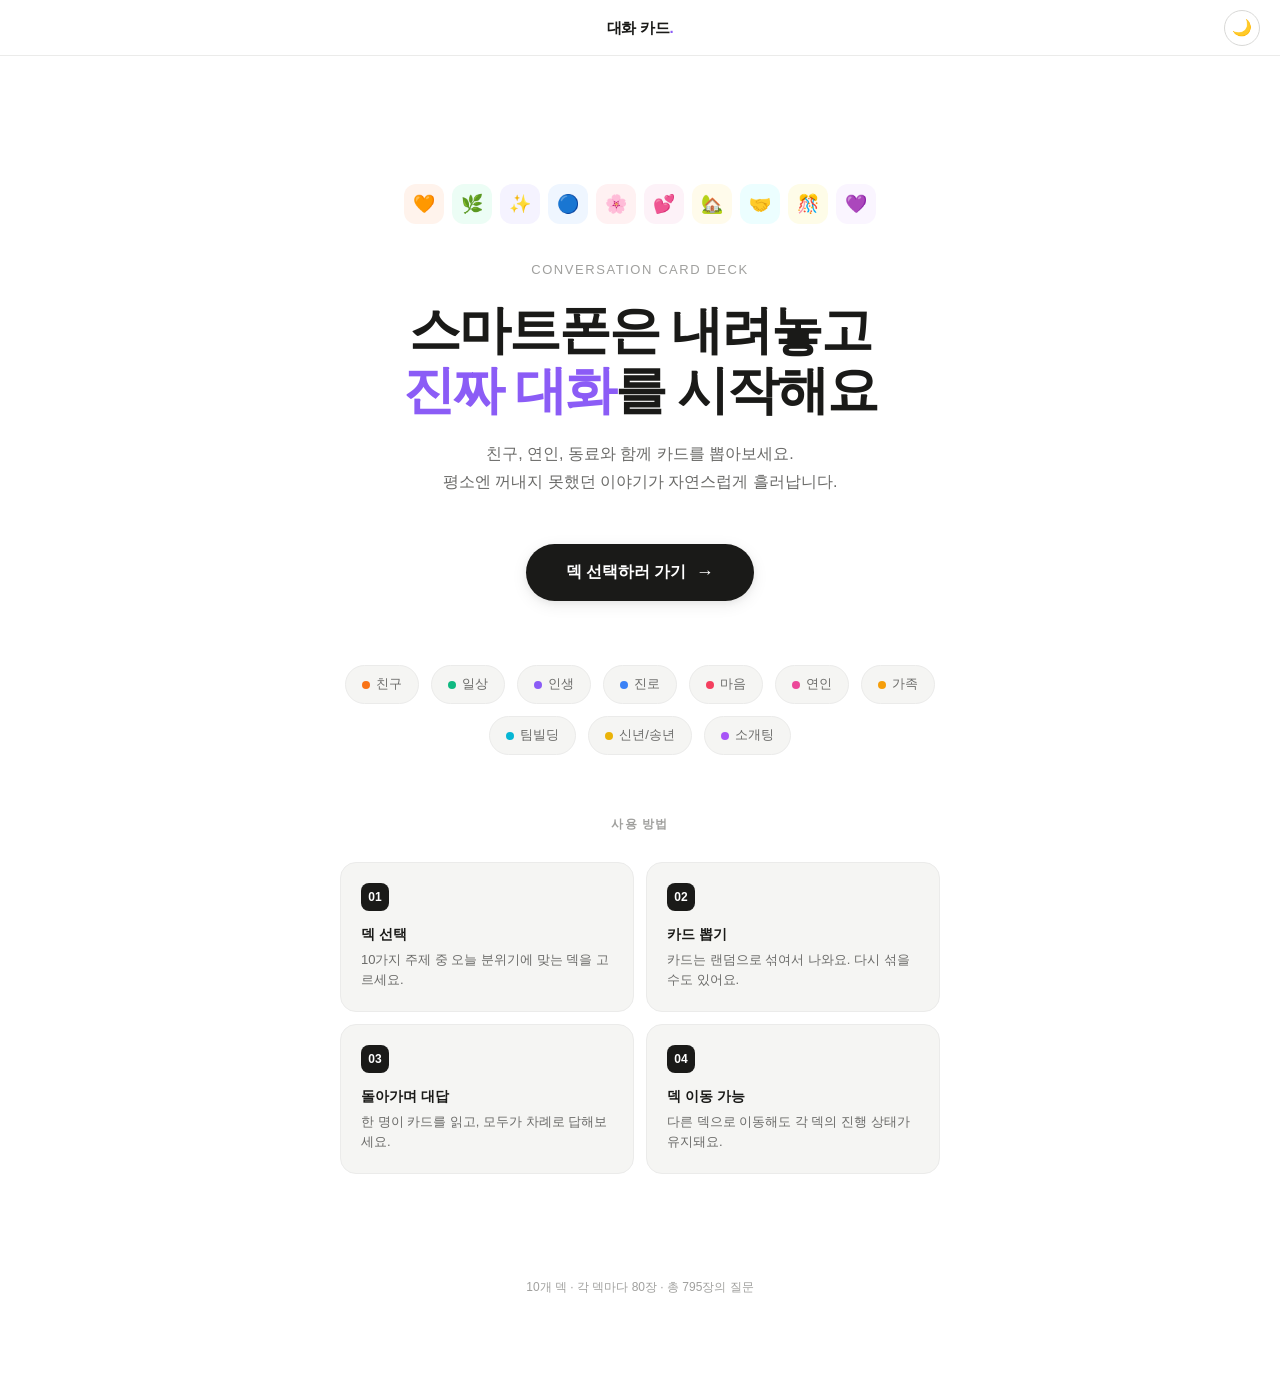
==== commit fdc32e0c: "feat: 다크 모드, SNS 공유 카드, 질문 395개 추가 - 다크 모드: 시스템 설정 감지 + 수동 토글, localStorage 저장 - SNS 공유: Canvas API로" ====
--- a/index.html
+++ b/index.html
@@ -83,7 +83,8 @@
       backdrop-filter: blur(12px);
       display: flex;
       align-items: center;
-      justify-content: center;
+      justify-content: space-between;
+      padding: 0 20px;
       border-bottom: 1px solid var(--gray-100);
       z-index: 100;
     }
@@ -318,7 +319,7 @@
       transition: var(--transition);
     }
     .topbar-back:hover { background: var(--gray-50); color: var(--black); }
-    .topbar-right { font-size: 13px; color: var(--gray-400); }
+    .topbar-right { font-size: 13px; color: var(--gray-400); display: flex; align-items: center; gap: 12px; }
 
     .decks-content {
       max-width: 760px;
@@ -1217,6 +1218,139 @@
       gap: 8px;
     }
 
+    /* ═══════════════════════════════════════════════════════════════
+       DARK MODE
+    ═══════════════════════════════════════════════════════════════ */
+    html[data-theme="dark"] {
+      --white: #1e1e22;
+      --off-white: #121214;
+      --gray-50: #252528;
+      --gray-100: #2e2e32;
+      --gray-200: #3e3e42;
+      --gray-400: #7a7a7e;
+      --gray-600: #a5a5a9;
+      --gray-800: #dcdce0;
+      --black: #f0f0f2;
+
+      --shadow-sm: 0 1px 3px rgba(0,0,0,.25), 0 1px 2px rgba(0,0,0,.2);
+      --shadow-md: 0 4px 16px rgba(0,0,0,.3), 0 2px 6px rgba(0,0,0,.2);
+      --shadow-lg: 0 12px 40px rgba(0,0,0,.4), 0 4px 12px rgba(0,0,0,.25);
+      --shadow-xl: 0 24px 64px rgba(0,0,0,.45), 0 8px 24px rgba(0,0,0,.3);
+    }
+
+    [data-theme="dark"] .landing-topbar,
+    [data-theme="dark"] .topbar,
+    [data-theme="dark"] .card-topbar {
+      background: rgba(18,18,20,.92);
+    }
+
+    [data-theme="dark"] .roulette-modal,
+    [data-theme="dark"] .timer-dropdown {
+      background: var(--gray-50);
+      border-color: var(--gray-100);
+    }
+
+    [data-theme="dark"] .roulette-overlay,
+    [data-theme="dark"] .share-overlay {
+      background: rgba(0,0,0,.65);
+    }
+
+    [data-theme="dark"] .deck-tile-fav {
+      background: linear-gradient(135deg, #2a2418 0%, var(--white) 60%);
+    }
+
+    [data-theme="dark"] .hero-icon-dot {
+      filter: brightness(.7);
+    }
+
+    /* ─── Theme Toggle Button ───────────────────────────────────── */
+    .btn-theme-toggle {
+      display: flex;
+      align-items: center;
+      justify-content: center;
+      width: 36px; height: 36px;
+      border-radius: 50%;
+      border: 1px solid var(--gray-200);
+      background: var(--white);
+      cursor: pointer;
+      font-size: 16px;
+      transition: var(--transition);
+      color: var(--gray-600);
+      flex-shrink: 0;
+    }
+    .btn-theme-toggle:hover {
+      background: var(--gray-50);
+      border-color: var(--gray-400);
+    }
+
+    /* ═══════════════════════════════════════════════════════════════
+       SHARE MODAL
+    ═══════════════════════════════════════════════════════════════ */
+    .share-overlay {
+      display: none;
+      position: fixed;
+      top: 0; left: 0; right: 0; bottom: 0;
+      background: rgba(0,0,0,.45);
+      z-index: 1000;
+      align-items: center;
+      justify-content: center;
+      padding: 24px;
+    }
+    .share-overlay.open {
+      display: flex;
+    }
+    .share-modal {
+      background: var(--white);
+      border-radius: var(--radius-xl);
+      box-shadow: var(--shadow-xl);
+      width: 100%;
+      max-width: 420px;
+      overflow: hidden;
+      animation: modalSlideIn 300ms cubic-bezier(.4,0,.2,1);
+    }
+    .share-header {
+      padding: 24px 24px 0;
+      display: flex;
+      align-items: center;
+      justify-content: space-between;
+    }
+    .share-title {
+      font-size: 18px;
+      font-weight: 800;
+      letter-spacing: -.03em;
+      color: var(--black);
+    }
+    .share-close {
+      background: none;
+      border: none;
+      font-size: 20px;
+      cursor: pointer;
+      color: var(--gray-400);
+      padding: 4px;
+      border-radius: var(--radius-sm);
+      transition: var(--transition);
+    }
+    .share-close:hover {
+      color: var(--black);
+      background: var(--gray-50);
+    }
+    .share-body {
+      padding: 20px 24px 24px;
+    }
+    .share-preview {
+      width: 100%;
+      border-radius: var(--radius-md);
+      margin-bottom: 16px;
+      box-shadow: var(--shadow-md);
+    }
+    .share-actions {
+      display: flex;
+      gap: 10px;
+    }
+    .share-actions .btn-action {
+      flex: 1;
+    }
+
   </style>
 </head>
 <body>
@@ -1228,7 +1362,9 @@
 
   <!-- Fixed top bar -->
   <nav class="landing-topbar">
+    <div style="width:36px"></div>
     <div class="logo">대화 카드<span>.</span></div>
+    <button class="btn-theme-toggle" onclick="toggleTheme()">🌙</button>
   </nav>
 
   <!-- Hero -->
@@ -1326,7 +1462,7 @@
   </div>
 
   <footer class="landing-footer">
-    10개 덱 · 각 덱마다 40장 · 총 400장 이상의 질문
+    10개 덱 · 각 덱마다 80장 · 총 795장의 질문
   </footer>
 
 </section>
@@ -1340,7 +1476,10 @@
   <nav class="topbar">
     <button class="topbar-back" onclick="showLanding()">← 홈</button>
     <div class="logo">대화 카드<span>.</span></div>
-    <div class="topbar-right">10개 덱</div>
+    <div class="topbar-right">
+      <span>10개 덱</span>
+      <button class="btn-theme-toggle" onclick="toggleTheme()">🌙</button>
+    </div>
   </nav>
 
   <div class="decks-content">
@@ -1386,6 +1525,8 @@
       <button class="btn-shuffle" onclick="shuffleCurrent()">
         ↺ 섞기
       </button>
+      <!-- Theme toggle -->
+      <button class="btn-theme-toggle" onclick="toggleTheme()">🌙</button>
     </div>
   </nav>
 
@@ -1402,6 +1543,7 @@
     <div class="card-nav" id="card-nav">
       <button class="btn-nav" id="btn-prev" onclick="prevCard()" title="이전">&#8592;</button>
       <button class="btn-roulette" id="btn-roulette" onclick="openRoulette()" title="답변자 룰렛">&#127922;</button>
+      <button class="btn-roulette" id="btn-share" onclick="openShareModal()" title="공유하기">&#128228;</button>
       <button class="btn-nav btn-nav-next" id="btn-next" onclick="nextCard()" title="다음">&#8594;</button>
     </div>
 
@@ -1439,6 +1581,26 @@
   </div>
 </div>
 
+
+<!-- ══════════════════════════════════════════════════════════════
+     SHARE MODAL
+══════════════════════════════════════════════════════════════ -->
+<div class="share-overlay" id="share-overlay" onclick="closeShareOnOverlay(event)">
+  <div class="share-modal">
+    <div class="share-header">
+      <div class="share-title">&#128228; 카드 공유</div>
+      <button class="share-close" onclick="closeShare()">&#10005;</button>
+    </div>
+    <div class="share-body">
+      <canvas id="share-canvas" style="display:none"></canvas>
+      <img id="share-preview" class="share-preview" alt="공유 카드 미리보기" />
+      <div class="share-actions">
+        <button class="btn-action btn-action-primary" onclick="downloadShareImage()">&#128190; 이미지 저장</button>
+        <button class="btn-action btn-action-secondary" id="btn-native-share" onclick="nativeShare()" style="display:none">&#128242; 공유하기</button>
+      </div>
+    </div>
+  </div>
+</div>
 
 <script src="data/themes.js"></script>
 <script>
@@ -1490,7 +1652,46 @@
       "내가 인생에서 가장 어려운 결정을 해야 할 때, 어떤 조언을 해줄 것 같아?",
       "나를 진심으로 걱정해준 게 언제였어?",
       "오늘 이 자리에서 꼭 하고 싶었던 말이 있어?",
-      "내가 없어진다면 어떨 것 같아?"
+      "내가 없어진다면 어떨 것 같아?",
+      "네가 힘들 때 나 말고 누구한테 연락해? 솔직히 서운한 적 있어?",
+      "우리 사이에 암묵적인 규칙 같은 게 있다고 느껴?",
+      "내가 크게 성공하면 진심으로 기뻐해줄 수 있어?",
+      "나의 연애나 인간관계에 대해 솔직히 어떻게 생각해?",
+      "만약 내가 다른 나라로 이민 가면 우리 관계 어떻게 될까?",
+      "네가 나한테 질투를 느낀 적 있어? 솔직하게 말해줄래?",
+      "우리가 서로에게 의존하는 부분이 있다면 뭐야?",
+      "내가 너 없이도 잘 지낼 수 있다고 생각해?",
+      "친구 사이에서도 상하관계가 있다고 느낀 적 있어?",
+      "나한테 하고 싶지만 상처줄까 봐 못 하는 말이 있어?",
+      "서로의 가족에 대해 솔직한 생각을 나눈 적 있어?",
+      "내가 너와 다른 가치관을 가지고 있다고 느끼는 부분은?",
+      "우리 우정에 유통기한이 있다고 생각해?",
+      "나의 단점 중에 네가 참고 있는 게 있어?",
+      "힘든 시기에 내가 충분히 옆에 있어줬다고 느껴?",
+      "같이 여행을 가면 우리 관계가 더 좋아질까, 힘들어질까?",
+      "내가 잘못된 길을 가고 있다면 말려줄 수 있어?",
+      "우리 사이에 돈 문제가 불편했던 적 있어?",
+      "네가 생각하는 나의 가장 큰 가능성은 뭐야?",
+      "친구에게 실망한 경험 중 가장 큰 것은 뭐야?",
+      "나와 있을 때 에너지를 얻어, 아니면 소모돼?",
+      "우리가 처음 만났을 때로 돌아가면 다시 친구가 될까?",
+      "내가 모르는 너만의 고민이 있어?",
+      "우리 관계에서 내가 더 노력해야 할 부분이 있어?",
+      "가장 편하게 침묵할 수 있는 사람이 누구야?",
+      "내가 너한테 해준 것 중에 오히려 부담이었던 게 있어?",
+      "서로의 꿈을 충분히 응원하고 있다고 느껴?",
+      "우리가 맞지 않는다고 느꼈던 순간이 있어?",
+      "친구의 성공이 진심으로 기쁘지 않았던 적이 있어?",
+      "지금 나한테 가장 해주고 싶은 조언은 뭐야?",
+      "우리 우정이 위기를 겪는다면 어떤 상황일까?",
+      "나를 다른 친구에게 소개한다면 뭐라고 말할 것 같아?",
+      "혹시 나 때문에 다른 인간관계가 불편해진 적 있어?",
+      "솔직히 나를 가장 부러워하는 부분이 있어?",
+      "우리가 80살이 되어도 연락할 것 같아?",
+      "나의 변화 중에 아쉬운 것이 있어?",
+      "우리가 서로를 너무 잘 안다고 착각하는 부분이 있을까?",
+      "가장 솔직한 대화를 나눴던 때가 언제야?",
+      "내 인생에서 네가 어떤 의미인지 한 문장으로 말해줄래?"
   ],
   daily: [
       "요즘 가장 잘 자고 있어? 아니면 수면에 문제가 있어?",
@@ -1533,7 +1734,46 @@
       "요즘 잠들기 전에 주로 무슨 생각을 해?",
       "지금 가장 필요한 것이 뭐야?",
       "이번 주에 기억에 남을 만한 일이 있었어?",
-      "요즘 일상에서 의미 있다고 느끼는 순간은 언제야?"
+      "요즘 일상에서 의미 있다고 느끼는 순간은 언제야?",
+      "요즘 일어나자마자 핸드폰부터 확인해? 그때 기분이 어때?",
+      "하루 중 가장 나답게 느껴지는 시간대는?",
+      "요즘 사 놓고 안 쓰는 것이 있어?",
+      "최근에 길을 걷다가 멈춰서 본 것이 있어?",
+      "매일 반복되는 것 중에 의미를 찾는 것이 있어?",
+      "요즘 미루고 있는 것이 있어? 왜 미루고 있어?",
+      "하루 중 가장 좋아하는 소리는 뭐야?",
+      "요즘 누군가와 나눈 대화 중 가장 인상 깊었던 것은?",
+      "일상에서 사라지면 가장 큰 영향을 미칠 것은 뭐야?",
+      "요즘 거울을 볼 때 어떤 생각이 들어?",
+      "최근에 나를 위해 시간을 내본 적 있어? 뭘 했어?",
+      "요즘 잠이 안 올 때 뭘 해?",
+      "하루를 다시 살 수 있다면 오늘을 다시 살고 싶어?",
+      "요즘 소비 패턴이 변한 것 같아? 어떻게?",
+      "일상에서 가장 사치라고 느끼는 것은 뭐야?",
+      "요즘 의식적으로 줄이려고 하는 것이 있어?",
+      "SNS에 올리지 않는 일상 중 가장 좋아하는 것은?",
+      "최근에 낯선 사람과 대화를 나눈 적 있어?",
+      "요즘 가장 자주 검색하는 것은 뭐야?",
+      "일상에서 가장 편안함을 주는 물건이 있어?",
+      "요즘 걱정하고 있지만 누구한테도 말 안 한 것이 있어?",
+      "하루 중 가장 외로움을 느끼는 시간은?",
+      "최근에 계획 없이 한 일 중 가장 좋았던 것은?",
+      "요즘 몸이 보내는 신호를 잘 듣고 있어?",
+      "일상에서 감사 일기를 쓴다면 오늘 뭘 적을 것 같아?",
+      "요즘 가장 많이 보는 사람은 누구야? 그 관계가 만족스러워?",
+      "최근에 누군가를 위해 작은 것이라도 해준 적 있어?",
+      "요즘 시간 가는 줄 모르고 하는 것이 있어?",
+      "일상에서 가장 지키고 싶은 것은 뭐야?",
+      "최근에 뭔가를 버리거나 정리한 경험이 있어?",
+      "요즘 아침을 먹고 있어? 아침 시간이 어때?",
+      "일상에서 자동화된 듯이 하는 것이 있어? 그게 좋아?",
+      "요즘 가장 보고 싶은 사람은 누구야?",
+      "하루를 색깔로 표현하면 요즘 무슨 색이야?",
+      "최근에 혼자서 울거나 감정이 폭발한 적 있어?",
+      "요즘 가장 돈을 아까워하면서도 쓰는 것은?",
+      "일상에서 작은 성취감을 느끼는 순간은?",
+      "요즘 나를 가장 잘 표현하는 노래가 있어?",
+      "오늘 하루를 점수로 매긴다면 몇 점이야? 왜?"
   ],
   life: [
       "지금까지 살면서 가장 잘한 선택은 뭐야?",
@@ -1576,7 +1816,46 @@
       "스스로를 이해한다고 생각해? 얼마나?",
       "삶에 무게를 더하는 것과 가볍게 만드는 것이 각각 뭐야?",
       "지금 이 순간 살아있다는 걸 가장 실감하는 건 어떤 순간이야?",
-      "내가 가장 오해받는 부분은 뭐야?"
+      "내가 가장 오해받는 부분은 뭐야?",
+      "자신에게 가장 큰 거짓말을 한 적이 있다면?",
+      "살면서 가장 큰 모순은 뭐야?",
+      "지금 당장 모든 것을 포기할 수 있다면 뭘 시작할 것 같아?",
+      "나이 듦에 대해 어떤 감정이 들어?",
+      "가장 깊이 후회하지만 누구에게도 말 못 한 것이 있어?",
+      "삶에서 '정상'이라는 것이 존재한다고 생각해?",
+      "가장 큰 상실을 겪었을 때 어떻게 일어났어?",
+      "살면서 진짜 원하는 것과 해야 하는 것 사이에서 어떻게 선택해?",
+      "지금의 나를 만든 가장 결정적인 사건은 뭐야?",
+      "완벽하게 이해받은 적이 있어? 어떤 느낌이었어?",
+      "세상에 태어난 이유가 있다고 생각해?",
+      "가장 오래 고통받은 것은 뭐야? 지금은 어때?",
+      "삶의 불공평함에 대해 어떻게 받아들여?",
+      "자유롭다는 것은 너에게 어떤 의미야?",
+      "지금까지 누군가를 진심으로 용서한 경험이 있어?",
+      "삶에서 '충분하다'고 느낀 적 있어?",
+      "가장 외로웠던 시기에 나를 지탱해준 것은 뭐야?",
+      "살면서 가장 순수했던 순간은 언제야?",
+      "인생에서 바꿀 수 없는 것을 받아들이는 방법은?",
+      "지금 살고 있는 방식이 진정한 나의 선택이야?",
+      "가장 두려운 상실은 뭐야?",
+      "삶에서 확실한 것이 하나도 없다면 어떻게 살 거야?",
+      "지금까지 가장 진솔했던 순간은 언제야?",
+      "인정하기 싫은 나의 일부가 있다면?",
+      "사람은 근본적으로 변할 수 있다고 생각해?",
+      "가장 아름다운 이별은 어떤 거야?",
+      "삶에서 반복되는 패턴이 있어? 그걸 깨고 싶어?",
+      "지금 이 순간이 인생의 전환점이 될 수 있다고 생각해?",
+      "나를 가장 잘 아는 사람은 누구야? 정말 잘 알고 있을까?",
+      "삶에서 가장 값진 실패는 뭐야?",
+      "행복을 추구하는 것 자체가 불행의 원인이 될 수 있다고 생각해?",
+      "지금 가장 진심인 것은 뭐야?",
+      "죽기 전 마지막 하루를 어떻게 보내고 싶어?",
+      "삶에서 놓치고 있는 것이 있다면 뭐야?",
+      "가장 용감한 형태의 사랑은 뭐라고 생각해?",
+      "나의 삶이 누군가에게 영향을 주고 있다고 생각해?",
+      "지금 가장 솔직하게 대답하기 어려운 질문은 뭐였어?",
+      "인생을 한 문장으로 요약한다면?",
+      "지금 이 대화를 하고 있는 이유가 뭐라고 생각해?"
   ],
   career: [
       "지금 하는 일이 처음 원하던 일이야?",
@@ -1619,7 +1898,46 @@
       "지금 일에서 의도적으로 노력하지 않는 부분이 있어?",
       "커리어에서 가장 아쉬운 점이 있다면?",
       "일에서 보람과 돈 중 하나를 골라야 한다면?",
-      "5년 전 나에게 커리어 관련 조언을 해준다면?"
+      "5년 전 나에게 커리어 관련 조언을 해준다면?",
+      "지금 하는 일이 세상에 없어져도 상관없다고 생각해?",
+      "일하면서 자신을 속인 적이 있어?",
+      "직장에서 정치적으로 행동해야 했던 경험이 있어?",
+      "일에서 진짜 실력과 운의 비율은 어떻다고 생각해?",
+      "상사에게 가장 하고 싶지만 못 한 말이 있어?",
+      "돈을 더 받지만 재미없는 일과 덜 받지만 즐거운 일, 지금 어디야?",
+      "일하면서 양심에 찔린 적이 있어?",
+      "직장에서 나를 대체할 수 있다는 생각이 두려워?",
+      "일 때문에 건강을 포기한 적 있어?",
+      "지금 하는 일을 부모님은 정확히 알고 있어?",
+      "업무 능력 말고 직장에서 살아남는 데 가장 중요한 것은?",
+      "일에서 가장 많이 참고 있는 것은 뭐야?",
+      "승진에 대한 솔직한 생각은?",
+      "자신의 시장 가치를 알고 있어? 만족스러워?",
+      "일하면서 가장 불공평하다고 느낀 순간은?",
+      "직장 동료와 진짜 친구가 될 수 있다고 생각해?",
+      "지금 퇴사하면 가장 먼저 할 일은?",
+      "일하면서 타협한 가치관이 있어?",
+      "AI가 내 일을 대체할 수 있다고 생각해? 어떤 기분이야?",
+      "일에서 가장 지치는 것은 업무 자체야, 사람 관계야?",
+      "연봉 협상에서 솔직한 나의 전략은?",
+      "일을 통해 나를 증명하려는 욕구가 있어?",
+      "가장 존경했다가 실망한 직장 상사나 선배가 있어?",
+      "지금 일에서 가장 의미 없다고 느끼는 업무는?",
+      "커리어를 위해 인간관계를 희생한 적 있어?",
+      "일에서 가장 큰 거짓말을 한 적 있어?",
+      "직장에서 울어본 적 있어? 어떤 상황이었어?",
+      "일이 없어지면 나는 어떤 사람이 돼?",
+      "지금 회사를 다니는 진짜 이유는 뭐야?",
+      "일하면서 가장 무너진 순간은?",
+      "회사에서 보여주는 나와 진짜 나의 차이는 얼마나 돼?",
+      "일에서 정의로운 것과 현실적인 것이 충돌하면 어떻게 해?",
+      "평생 일해야 한다면 어떤 조건이 필요해?",
+      "지금 일에서 솔직히 도망치고 싶은 부분이 있어?",
+      "커리어의 성공을 누구에게 증명하고 싶어?",
+      "일하면서 가장 외로웠던 순간은?",
+      "직장에서 겪은 가장 부당한 일은?",
+      "일을 사랑하는 것과 일 중독의 차이는 뭐야?",
+      "은퇴 후의 나를 상상하면 어떤 감정이 들어?"
   ],
   mind: [
       "지금 이 순간 가장 솔직한 감정은 뭐야?",
@@ -1662,7 +1980,46 @@
       "내 감정 중 가장 자주 오해받는 것은?",
       "자신의 감정에 솔직한 편이야, 아니면 숨기는 편이야?",
       "지금 이 순간, 가장 놓아버리고 싶은 감정은 뭐야?",
-      "마음이 가장 따뜻했던 순간은 언제야?"
+      "마음이 가장 따뜻했던 순간은 언제야?",
+      "지금 가장 피하고 싶은 감정은 뭐야?",
+      "자신에게 가장 잔인한 순간은 언제야?",
+      "감정을 느끼지 않으려고 일부러 바쁘게 지낸 적 있어?",
+      "누군가의 칭찬을 솔직히 받아들이기 어려운 편이야?",
+      "자신을 가장 많이 비교하는 대상은 누구야?",
+      "완벽주의가 나를 해치고 있다고 느낀 적 있어?",
+      "가장 오래 숨겨온 감정이 있어?",
+      "감정적으로 가장 성숙해졌다고 느끼는 부분은?",
+      "불안할 때 몸에서 어떤 반응이 와?",
+      "자신에게 '괜찮아'라고 말할 때 진심인 적이 있어?",
+      "가장 깊은 수치심을 느꼈던 경험은?",
+      "감정이 폭발하기 직전의 신호를 알고 있어?",
+      "누군가에게 의존하고 있다는 걸 인정하기 어려워?",
+      "자신의 분노 뒤에 숨겨진 진짜 감정은 뭐라고 생각해?",
+      "마음이 완전히 비어버린 느낌을 받은 적 있어?",
+      "자신을 위해 울어본 적 있어? 어떤 느낌이었어?",
+      "감정을 느끼는 것과 감정에 지배당하는 것의 차이는?",
+      "지금 자신에게 가장 필요한 것이 위로야, 직면이야?",
+      "남들 앞에서 강한 척한 적 있어? 그 이유는?",
+      "자신의 트라우마를 인정하는 것이 어렵다고 느껴?",
+      "행복해지는 것이 두려운 적 있어? 왜?",
+      "자기 자신과 대화를 나눈다면 뭐라고 말하고 싶어?",
+      "가장 많이 반복되는 부정적 생각은 뭐야?",
+      "타인의 시선에서 자유로워진 순간이 있어?",
+      "감정에도 계절이 있다면 지금은 어떤 계절이야?",
+      "자신을 보호하기 위해 만든 벽이 있어?",
+      "가장 순수하게 기뻐했던 순간이 기억나?",
+      "마음의 짐을 내려놓는다면 가장 먼저 내려놓을 것은?",
+      "자신의 감정을 글이나 예술로 표현해본 적 있어?",
+      "지금 마음이 가장 원하는 것이 뭐야?",
+      "감정 기복이 심한 편이야? 그걸 어떻게 다루고 있어?",
+      "자신에게 너무 엄격한 편이야? 어떤 면에서?",
+      "진심으로 누군가에게 도움을 요청한 적 있어?",
+      "감정을 말로 표현하는 게 어려운 이유가 뭐라고 생각해?",
+      "자신의 내면에서 가장 무시하고 있는 목소리는?",
+      "상처를 숨기는 것과 치유하는 것, 지금 어디에 있어?",
+      "가장 진실한 나를 보여줄 수 있는 사람이 있어?",
+      "지금 이 순간 마음을 열 수 있어?",
+      "내면의 평화를 찾은 적이 있어? 어떤 순간이었어?"
   ],
   couple: [
       "우리가 처음 만났을 때, 상대방의 어떤 점에 끌렸어?",
@@ -1704,7 +2061,46 @@
       "상대방 없이 하루를 보내면 어떤 기분이야?",
       "앞으로 함께하고 싶은 버킷리스트가 있어?",
       "우리 관계에서 내가 가장 성장한 부분은?",
-      "지금 이 순간, 상대방에게 가장 하고 싶은 말은?"
+      "지금 이 순간, 상대방에게 가장 하고 싶은 말은?",
+      "상대방 앞에서 가장 부끄러웠던 순간은?",
+      "우리가 피하고 있는 대화 주제가 있어?",
+      "상대방에게 가장 미안하지만 아직 사과 못 한 것이 있어?",
+      "사랑이 줄어들었다고 느낀 순간이 있어?",
+      "상대방과 가장 가치관이 다른 부분은 뭐야?",
+      "우리 관계에서 내가 가장 이기적이었던 때는?",
+      "상대방이 나를 사랑하는 방식에 부족함을 느낀 적 있어?",
+      "혼자만의 비밀이 있어도 괜찮다고 생각해?",
+      "상대방의 과거에 대해 알고 싶지만 묻지 못하는 것이 있어?",
+      "우리가 싸운 후 화해하는 방식에 만족해?",
+      "사랑과 습관의 경계를 느낀 적 있어?",
+      "상대방에게 가장 솔직하지 못한 부분은 뭐야?",
+      "우리 관계에서 내가 참고 있는 것이 있어?",
+      "상대방의 친구나 가족과의 관계에서 불편한 점이 있어?",
+      "사랑이 변해가는 것과 깊어지는 것의 차이를 느껴?",
+      "상대방에게 가장 의지하는 순간은 언제야?",
+      "우리의 친밀감이 부족하다고 느낀 적 있어?",
+      "상대방과 함께 늙어가는 것에 대해 어떤 생각이야?",
+      "관계에서 상대방을 바꾸려고 한 적 있어?",
+      "우리가 가장 잘 소통하는 순간은 언제야?",
+      "사랑받고 있다는 확신이 흔들린 적 있어?",
+      "상대방에게 숨기고 있는 불안이 있어?",
+      "우리 관계에서 가장 성장한 부분은 뭐야?",
+      "상대방의 꿈이 나의 삶과 충돌한다면 어떻게 할 거야?",
+      "사랑이 의무가 된 적 있어?",
+      "상대방 없이 내가 온전할 수 있다고 생각해?",
+      "우리 관계에서 가장 용기 있었던 순간은?",
+      "상대방에게 가장 큰 영향을 받은 부분은?",
+      "관계에서 자유와 헌신의 균형을 잘 잡고 있어?",
+      "우리가 서로를 당연하게 여기지 않으려면 어떻게 해야 할까?",
+      "상대방에게 가장 감동받은 사소한 순간은?",
+      "사랑을 유지하기 위해 가장 어려운 것은 뭐야?",
+      "우리 관계의 미래에 대해 가장 두려운 것은?",
+      "상대방과 나의 사랑의 언어가 다르다고 느낀 적 있어?",
+      "관계에서 진정한 친밀감이란 뭐라고 생각해?",
+      "상대방에게 고마운데 표현을 못 하고 있는 것은?",
+      "우리가 함께 위기를 극복한다면 더 강해질까?",
+      "사랑은 노력이야, 운이야, 아니면 선택이야?",
+      "지금 이 순간 상대방의 손을 잡으며 어떤 말을 하고 싶어?"
   ],
   family: [
       "우리 가족에서 가장 감사한 사람은 누구야?",
@@ -1746,7 +2142,46 @@
       "우리 가족을 한 문장으로 표현하면?",
       "가족과 보내는 시간이 충분하다고 느껴?",
       "가족이기 때문에 참고 있는 것이 있어?",
-      "지금 가족에게 가장 하고 싶은 말은 뭐야?"
+      "지금 가족에게 가장 하고 싶은 말은 뭐야?",
+      "부모님이 한 실수 중에 이해할 수 있는 것은 뭐야?",
+      "가족이 나에게 물려준 무형의 유산은 뭐야?",
+      "가족 중 가장 닮고 싶지 않은 부분이 있어?",
+      "어린 시절 가장 무서웠던 기억은 뭐야?",
+      "가족에게 사랑을 표현하는 나만의 방식이 있어?",
+      "부모님의 관계가 나의 인간관계에 어떤 영향을 줬어?",
+      "가족 중 가장 오해하고 있는 사람이 있어?",
+      "가족과의 갈등 중 아직 해결되지 않은 것이 있어?",
+      "부모님이 나에게 해준 말 중 가장 기억에 남는 것은?",
+      "가족 내에서 나의 역할은 뭐라고 생각해?",
+      "어린 시절로 돌아간다면 부모님에게 뭘 부탁하고 싶어?",
+      "가족에게 거짓말한 적 있어? 어떤 거였어?",
+      "형제자매와의 관계가 나이가 들면서 어떻게 변했어?",
+      "부모님도 불완전한 사람이라는 걸 언제 깨달았어?",
+      "가족과의 식사 시간이 어때? 솔직하게 말해줘",
+      "부모님의 꿈을 알고 있어? 물어본 적 있어?",
+      "가족 때문에 울었던 가장 최근 기억은?",
+      "가족에게 물려받은 습관 중 고치고 싶은 것은?",
+      "부모님의 사랑을 의심한 적 있어?",
+      "가족과 가장 깊은 대화를 나눈 것은 언제야?",
+      "가족 중 누군가를 잃는다면 어떤 것이 가장 두려워?",
+      "부모님에게 가장 반항했던 시기는? 지금은 어떻게 생각해?",
+      "가족의 기대가 부담이었던 적 있어?",
+      "어린 시절 가족에게서 배운 것 중 지금도 지키는 것은?",
+      "가족과의 관계에서 가장 큰 전환점은 뭐였어?",
+      "부모님의 실수가 나를 더 강하게 만들었다고 생각해?",
+      "가족에게 자랑하고 싶지만 말 못 한 것이 있어?",
+      "가족이라는 이유로 참아왔던 것 중 가장 힘든 건?",
+      "부모님과 친구처럼 지내? 그러고 싶어?",
+      "가족 모임에서 나만 느끼는 감정이 있어?",
+      "어린 시절의 나에게 해주고 싶은 말이 있어?",
+      "가족의 사랑 방식을 이해하게 된 계기가 있어?",
+      "가족과 가장 다투는 주제는 뭐야?",
+      "부모님의 젊은 시절 이야기를 들어본 적 있어?",
+      "가족에게 경제적으로 의존하거나 부양하는 것에 대한 생각은?",
+      "가족이 나를 어떤 사람으로 기억했으면 해?",
+      "가족에게 가장 큰 용기를 낸 순간은?",
+      "부모님의 행복을 위해 내가 할 수 있는 것은 뭐야?",
+      "지금 가족에게 전화해서 할 수 있는 가장 진심 어린 말은?"
   ],
   teambuilding: [
       "이 일을 하게 된 계기가 뭐야?",
@@ -1788,7 +2223,46 @@
       "동료에게 해주고 싶은 응원의 말이 있다면?",
       "이 회사(팀)에서 가장 좋은 점은?",
       "함께 일하면서 가장 인상 깊었던 순간은?",
-      "지금 이 자리에서 동료에게 하고 싶은 말은?"
+      "지금 이 자리에서 동료에게 하고 싶은 말은?",
+      "일하면서 가장 자존감이 떨어졌던 순간은?",
+      "동료에게 솔직한 피드백을 주는 것이 편해?",
+      "팀에서 갈등이 생기면 나는 어떤 역할을 맡아?",
+      "일에서 실패했을 때 팀이 어떻게 반응하면 좋겠어?",
+      "지금 팀에서 가장 과소평가되고 있는 사람은 누구야?",
+      "회의에서 하고 싶지만 못 하는 말이 있어?",
+      "동료에게 가장 배우고 싶은 점은?",
+      "팀에서 심리적 안전감을 느끼고 있어?",
+      "일에서 가장 보이지 않는 노력을 하는 부분은?",
+      "직장에서 가장 외로웠던 순간은?",
+      "팀 내에서 신뢰가 깨진 경험이 있어?",
+      "동료의 성공에 진심으로 기뻐할 수 있어?",
+      "일에서 도움을 요청하는 것이 어려운 편이야?",
+      "팀의 문화를 한 단어로 표현하면?",
+      "직장에서 나의 진짜 모습을 보여주고 있어?",
+      "일에서 가장 불필요하다고 느끼는 것은?",
+      "동료와의 갈등을 어떻게 해결해왔어?",
+      "팀에서 나의 존재가 가장 빛나는 순간은?",
+      "일하면서 가장 감동받은 순간은?",
+      "직장 내에서 멘토라고 부를 수 있는 사람이 있어?",
+      "팀 회식에 대한 솔직한 생각은?",
+      "일에서 가장 스트레스받는 커뮤니케이션 방식은?",
+      "동료에게 미안하지만 사과하지 못한 것이 있어?",
+      "팀의 목표와 나의 목표가 일치한다고 느껴?",
+      "일에서 가장 큰 보람은 결과야, 과정이야?",
+      "직장에서 정치적이라고 느끼는 순간이 있어?",
+      "팀에 솔직히 말하고 싶은 불만이 있어?",
+      "일하면서 가장 잘 웃는 순간은?",
+      "동료와의 관계에서 경계를 어떻게 설정해?",
+      "팀에서 가장 개선해야 할 점은 뭐라고 생각해?",
+      "일에서 인정받지 못한다고 느낄 때 어떻게 해?",
+      "직장에서 가장 큰 배움의 순간은?",
+      "팀원이 힘들어할 때 어떻게 다가가?",
+      "일에서 양심과 현실 사이에서 고민한 적 있어?",
+      "동료와 깊은 대화를 나눈 경험이 있어?",
+      "팀에서 나만의 강점이 뭐라고 생각해?",
+      "일하면서 포기한 것이 있다면?",
+      "직장에서 받은 최고의 칭찬은?",
+      "팀을 떠나게 된다면 가장 아쉬울 것은?"
   ],
   yearend: [
       "올해를 한 단어로 표현하면 뭐야?",
@@ -1830,7 +2304,46 @@
       "새해에 나에게 해주고 싶은 말은?",
       "올해 가장 큰 변화는 뭐였어?",
       "한 해를 마무리하며 감사 인사를 전하고 싶은 사람은?",
-      "지금 이 순간 느끼는 감정을 솔직하게 말해줄 수 있어?"
+      "지금 이 순간 느끼는 감정을 솔직하게 말해줄 수 있어?",
+      "올해 가장 큰 실패에서 배운 것은?",
+      "올해 나를 가장 힘들게 한 사람과의 관계는 어떻게 됐어?",
+      "올해 가장 무모했던 도전은?",
+      "올해 가장 많이 참은 것은 뭐야?",
+      "새해에 놓아버리고 싶은 감정이나 관계가 있어?",
+      "올해 나를 가장 놀라게 한 것은?",
+      "올해 가장 후회되는 '하지 않은 것'은?",
+      "올해 건강에 대해 솔직한 점검을 하자면?",
+      "새해에 가장 두려운 것은 뭐야?",
+      "올해 가장 많이 고민한 주제는?",
+      "올해 관계에서 가장 큰 변화는 뭐야?",
+      "새해에 매일 하고 싶은 작은 습관은?",
+      "올해 가장 감동적인 순간을 다시 경험할 수 있다면?",
+      "올해 나에게 가장 영향을 준 한 마디는?",
+      "올해 돈에 대한 생각이 어떻게 변했어?",
+      "새해에 가장 집중하고 싶은 관계는?",
+      "올해 가장 용감하지 못했던 순간은?",
+      "올해를 영화로 만든다면 어떤 장르야?",
+      "올해 가장 많이 성장한 가치관은?",
+      "새해에 자신에게 허락하고 싶은 것은?",
+      "올해 가장 소중했던 평범한 하루는 언제야?",
+      "올해 포기한 것 중 다시 도전하고 싶은 것은?",
+      "올해 가장 진심이었던 대화는 누구와 했어?",
+      "새해에 매달 하고 싶은 특별한 것이 있어?",
+      "올해 자신에게 가장 서운한 점은?",
+      "올해 가장 큰 감사의 순간은 뭐야?",
+      "새해에 읽고 싶은 책이나 배우고 싶은 것은?",
+      "올해 삶의 우선순위가 어떻게 바뀌었어?",
+      "올해 가장 행복했던 식사는 누구와 했어?",
+      "올해 나를 정의하는 숫자가 있다면?",
+      "새해에 더 솔직해지고 싶은 부분은?",
+      "올해 가장 기억에 남는 꿈은?",
+      "올해 해본 것 중 다시는 하고 싶지 않은 것은?",
+      "새해에 나의 삶에 초대하고 싶은 것은?",
+      "올해와 작별 인사를 한다면 뭐라고 말할 거야?",
+      "올해 가장 미안한 사람에게 뭐라고 전하고 싶어?",
+      "새해 첫날 가장 먼저 하고 싶은 것은?",
+      "올해 자신의 한계를 넘어선 순간이 있어?",
+      "올해를 보내며 지금 이 순간 느끼는 감정은?"
   ],
   blinddate: [
       "자기소개를 이력서 말고 세 문장으로 해준다면?",
@@ -1872,7 +2385,46 @@
       "어릴 때 꿈이 뭐였어?",
       "연인에게 꼭 해주고 싶은 것이 있어?",
       "자기 전에 주로 뭘 해?",
-      "오늘 이 자리의 첫인상은 어때?"
+      "오늘 이 자리의 첫인상은 어때?",
+      "가장 최근에 마음이 따뜻해진 순간은 언제야?",
+      "사람을 만날 때 가장 먼저 보는 것은?",
+      "가장 자신 있는 자기 장점 세 가지는?",
+      "연애에서 절대 양보할 수 없는 것은?",
+      "가장 최근에 감동받은 영화나 책은?",
+      "혼자만의 시간과 함께하는 시간의 이상적 비율은?",
+      "살면서 가장 감사한 경험은 뭐야?",
+      "어떤 대화를 할 때 가장 즐거워?",
+      "인생에서 가장 중요한 세 가지 가치는?",
+      "가장 오래 유지한 관계는 어떤 관계야?",
+      "새로운 사람을 만나면 주로 어떤 질문을 해?",
+      "본인의 사랑 표현 방식은 어떤 편이야?",
+      "가장 기억에 남는 여행 에피소드는?",
+      "어떤 상황에서 가장 매력적이라는 말을 들어?",
+      "지금 인생에서 가장 열정적인 것은 뭐야?",
+      "갈등이 생기면 어떻게 해결하는 편이야?",
+      "가장 행복했던 연애의 순간 또는 기대하는 순간은?",
+      "본인만의 인생 철학이 있다면?",
+      "가장 자주 가는 카페나 음식점이 있어?",
+      "주변 사람들한테 어떤 조언을 자주 해?",
+      "본인이 가장 매력적이라고 느끼는 순간은?",
+      "어떤 선물을 받으면 가장 기뻐?",
+      "가장 오래된 습관은 뭐야?",
+      "5년 후 어떤 삶을 살고 싶어?",
+      "요즘 가장 고민되는 것은 뭐야?",
+      "가장 좋아하는 공간이나 장소는 어디야?",
+      "상대방의 어떤 행동에 감동을 받아?",
+      "자기 전에 주로 뭘 해?",
+      "인생에서 가장 큰 터닝포인트는 뭐였어?",
+      "연인에게 가장 해주고 싶은 것은?",
+      "가장 좋아하는 날씨와 그 날씨에 하고 싶은 것은?",
+      "분위기 있는 장소와 활동적인 장소 중 어디가 더 좋아?",
+      "가장 존경하는 사람과 그 이유는?",
+      "요즘 가장 웃기거나 기분 좋았던 일은?",
+      "본인의 사소한 습관 중 귀여운 것이 있어?",
+      "연애할 때 주로 먼저 연락하는 편이야?",
+      "가장 좋아하는 시간대는? 아침? 밤?",
+      "하루 동안 아무 걱정 없이 자유라면 뭘 할 것 같아?",
+      "오늘 이 만남이 끝나고 어떤 인상으로 기억되고 싶어?"
   ]
 };
 
@@ -2616,6 +3168,243 @@
     showDecks();
   }
 });
+
+// ══════════════════════════════════════════════════════════════
+// DARK MODE
+// ══════════════════════════════════════════════════════════════
+function initTheme() {
+  const saved = localStorage.getItem('theme');
+  if (saved) {
+    document.documentElement.setAttribute('data-theme', saved);
+  } else if (window.matchMedia('(prefers-color-scheme: dark)').matches) {
+    document.documentElement.setAttribute('data-theme', 'dark');
+  }
+  updateThemeIcons();
+}
+
+function toggleTheme() {
+  const current = document.documentElement.getAttribute('data-theme');
+  const next = current === 'dark' ? 'light' : 'dark';
+  document.documentElement.setAttribute('data-theme', next);
+  localStorage.setItem('theme', next);
+  updateThemeIcons();
+}
+
+function updateThemeIcons() {
+  const isDark = document.documentElement.getAttribute('data-theme') === 'dark';
+  document.querySelectorAll('.btn-theme-toggle').forEach(btn => {
+    btn.textContent = isDark ? '☀️' : '🌙';
+    btn.title = isDark ? '라이트 모드' : '다크 모드';
+  });
+}
+
+initTheme();
+
+// ══════════════════════════════════════════════════════════════
+// SHARE CARD IMAGE
+// ══════════════════════════════════════════════════════════════
+function getCurrentQuestion() {
+  const isFavDeck = state.currentDeckId === FAV_DECK_ID;
+  if (isFavDeck) {
+    const item = state._favQueue[state._favPos];
+    return { question: item.question, deck: item.deck };
+  }
+  const deck = getDeckById(state.currentDeckId);
+  const ds = state.decks[state.currentDeckId];
+  const qIdx = ds.shuffled[ds.position];
+  return { question: deck.questions[qIdx], deck };
+}
+
+function openShareModal() {
+  document.getElementById('share-overlay').classList.add('open');
+  generateShareImage();
+}
+
+function closeShare() {
+  document.getElementById('share-overlay').classList.remove('open');
+}
+
+function closeShareOnOverlay(e) {
+  if (e.target === e.currentTarget) closeShare();
+}
+
+function generateShareImage() {
+  const { question, deck } = getCurrentQuestion();
+  const canvas = document.getElementById('share-canvas');
+  const ctx = canvas.getContext('2d');
+  const isDark = document.documentElement.getAttribute('data-theme') === 'dark';
+
+  const W = 1080, H = 1350;
+  canvas.width = W;
+  canvas.height = H;
+
+  // ── Background gradient ──────────────────────────────
+  const grad = ctx.createLinearGradient(0, 0, W, H);
+  grad.addColorStop(0, deck.color);
+  grad.addColorStop(1, shiftColor(deck.color, -40));
+  ctx.fillStyle = grad;
+  ctx.fillRect(0, 0, W, H);
+
+  // ── Decorative circles ───────────────────────────────
+  ctx.globalAlpha = 0.1;
+  ctx.fillStyle = '#ffffff';
+  ctx.beginPath();
+  ctx.arc(W * 0.82, H * 0.12, 220, 0, Math.PI * 2);
+  ctx.fill();
+  ctx.beginPath();
+  ctx.arc(W * 0.18, H * 0.88, 180, 0, Math.PI * 2);
+  ctx.fill();
+  ctx.beginPath();
+  ctx.arc(W * 0.55, H * 0.5, 320, 0, Math.PI * 2);
+  ctx.fill();
+  ctx.globalAlpha = 1;
+
+  // ── White card ───────────────────────────────────────
+  const pad = 80;
+  const cardX = pad, cardY = 200;
+  const cardW = W - pad * 2, cardH = H - 420;
+
+  ctx.shadowColor = 'rgba(0,0,0,0.2)';
+  ctx.shadowBlur = 60;
+  ctx.shadowOffsetY = 16;
+  ctx.fillStyle = isDark ? '#1e1e22' : '#ffffff';
+  fillRoundRect(ctx, cardX, cardY, cardW, cardH, 40);
+  ctx.shadowColor = 'transparent';
+  ctx.shadowBlur = 0;
+  ctx.shadowOffsetY = 0;
+
+  // ── Corner decoration ────────────────────────────────
+  ctx.save();
+  ctx.beginPath();
+  // Clip to card area so deco doesn't overflow
+  fillRoundRect(ctx, cardX, cardY, cardW, cardH, 40, true);
+  ctx.clip();
+  ctx.globalAlpha = 0.5;
+  ctx.fillStyle = deck.colorLight || '#f5f3ff';
+  ctx.beginPath();
+  ctx.arc(cardX + cardW + 10, cardY - 10, 120, 0, Math.PI * 2);
+  ctx.fill();
+  ctx.globalAlpha = 1;
+  ctx.restore();
+
+  // ── Deck badge ───────────────────────────────────────
+  const badgeText = deck.name;
+  ctx.font = '600 30px "Apple SD Gothic Neo", "Noto Sans KR", sans-serif';
+  const badgeTW = ctx.measureText(badgeText).width;
+  const badgeW = badgeTW + 70;
+  ctx.fillStyle = deck.colorLight || '#f5f3ff';
+  fillRoundRect(ctx, cardX + 48, cardY + 52, badgeW, 52, 26);
+  // Icon
+  ctx.font = '28px "Apple SD Gothic Neo", "Noto Sans KR", sans-serif';
+  ctx.textAlign = 'left';
+  ctx.textBaseline = 'middle';
+  ctx.fillText(deck.icon, cardX + 66, cardY + 78);
+  // Name
+  ctx.font = '600 28px "Apple SD Gothic Neo", "Noto Sans KR", sans-serif';
+  ctx.fillStyle = deck.color;
+  ctx.fillText(badgeText, cardX + 100, cardY + 78);
+
+  // ── Question text ────────────────────────────────────
+  ctx.font = '700 48px "Apple SD Gothic Neo", "Noto Sans KR", sans-serif';
+  ctx.fillStyle = isDark ? '#f0f0f2' : '#1a1a18';
+  ctx.textAlign = 'left';
+  ctx.textBaseline = 'top';
+  wrapText(ctx, question, cardX + 48, cardY + 140, cardW - 96, 68);
+
+  // ── Branding ─────────────────────────────────────────
+  ctx.textAlign = 'center';
+  ctx.textBaseline = 'middle';
+  ctx.font = '700 34px "Apple SD Gothic Neo", "Noto Sans KR", sans-serif';
+  ctx.fillStyle = 'rgba(255,255,255,0.9)';
+  ctx.fillText('대화 카드.', W / 2, H - 110);
+
+  ctx.font = '400 22px "Apple SD Gothic Neo", "Noto Sans KR", sans-serif';
+  ctx.fillStyle = 'rgba(255,255,255,0.55)';
+  ctx.fillText('깊은 이야기를 시작하세요', W / 2, H - 68);
+
+  // ── Show preview ─────────────────────────────────────
+  const preview = document.getElementById('share-preview');
+  preview.src = canvas.toDataURL('image/png');
+
+  // Show native share button if Web Share API is available
+  const nativeBtn = document.getElementById('btn-native-share');
+  if (navigator.share) {
+    nativeBtn.style.display = '';
+  }
+}
+
+function fillRoundRect(ctx, x, y, w, h, r, pathOnly) {
+  ctx.beginPath();
+  ctx.moveTo(x + r, y);
+  ctx.lineTo(x + w - r, y);
+  ctx.quadraticCurveTo(x + w, y, x + w, y + r);
+  ctx.lineTo(x + w, y + h - r);
+  ctx.quadraticCurveTo(x + w, y + h, x + w - r, y + h);
+  ctx.lineTo(x + r, y + h);
+  ctx.quadraticCurveTo(x, y + h, x, y + h - r);
+  ctx.lineTo(x, y + r);
+  ctx.quadraticCurveTo(x, y, x + r, y);
+  ctx.closePath();
+  if (!pathOnly) ctx.fill();
+}
+
+function wrapText(ctx, text, x, y, maxWidth, lineHeight) {
+  const chars = [...text];
+  let line = '';
+  let currentY = y;
+
+  for (let i = 0; i < chars.length; i++) {
+    const testLine = line + chars[i];
+    const metrics = ctx.measureText(testLine);
+    if (metrics.width > maxWidth && line) {
+      ctx.fillText(line, x, currentY);
+      line = chars[i];
+      currentY += lineHeight;
+    } else {
+      line = testLine;
+    }
+  }
+  ctx.fillText(line, x, currentY);
+}
+
+function shiftColor(hex, amount) {
+  const num = parseInt(hex.slice(1), 16);
+  const r = Math.max(0, Math.min(255, (num >> 16) + amount));
+  const g = Math.max(0, Math.min(255, ((num >> 8) & 0xff) + amount));
+  const b = Math.max(0, Math.min(255, (num & 0xff) + amount));
+  return '#' + (r << 16 | g << 8 | b).toString(16).padStart(6, '0');
+}
+
+function downloadShareImage() {
+  const canvas = document.getElementById('share-canvas');
+  const link = document.createElement('a');
+  const { deck } = getCurrentQuestion();
+  link.download = '\uB300\uD654\uCE74\uB4DC_' + deck.name + '.png';
+  link.href = canvas.toDataURL('image/png');
+  link.click();
+}
+
+async function nativeShare() {
+  const canvas = document.getElementById('share-canvas');
+  try {
+    const blob = await new Promise(resolve => canvas.toBlob(resolve, 'image/png'));
+    const file = new File([blob], '\uB300\uD654\uCE74\uB4DC.png', { type: 'image/png' });
+    await navigator.share({
+      title: '대화 카드',
+      text: getCurrentQuestion().question,
+      files: [file]
+    });
+  } catch (e) {
+    if (e.name !== 'AbortError') downloadShareImage();
+  }
+}
+
+// Close share overlay on Escape
+document.addEventListener('keydown', (e) => {
+  if (e.key === 'Escape' && document.getElementById('share-overlay').classList.contains('open')) {
+    closeShare();
+  }
+});
 </script>
 
 </body>
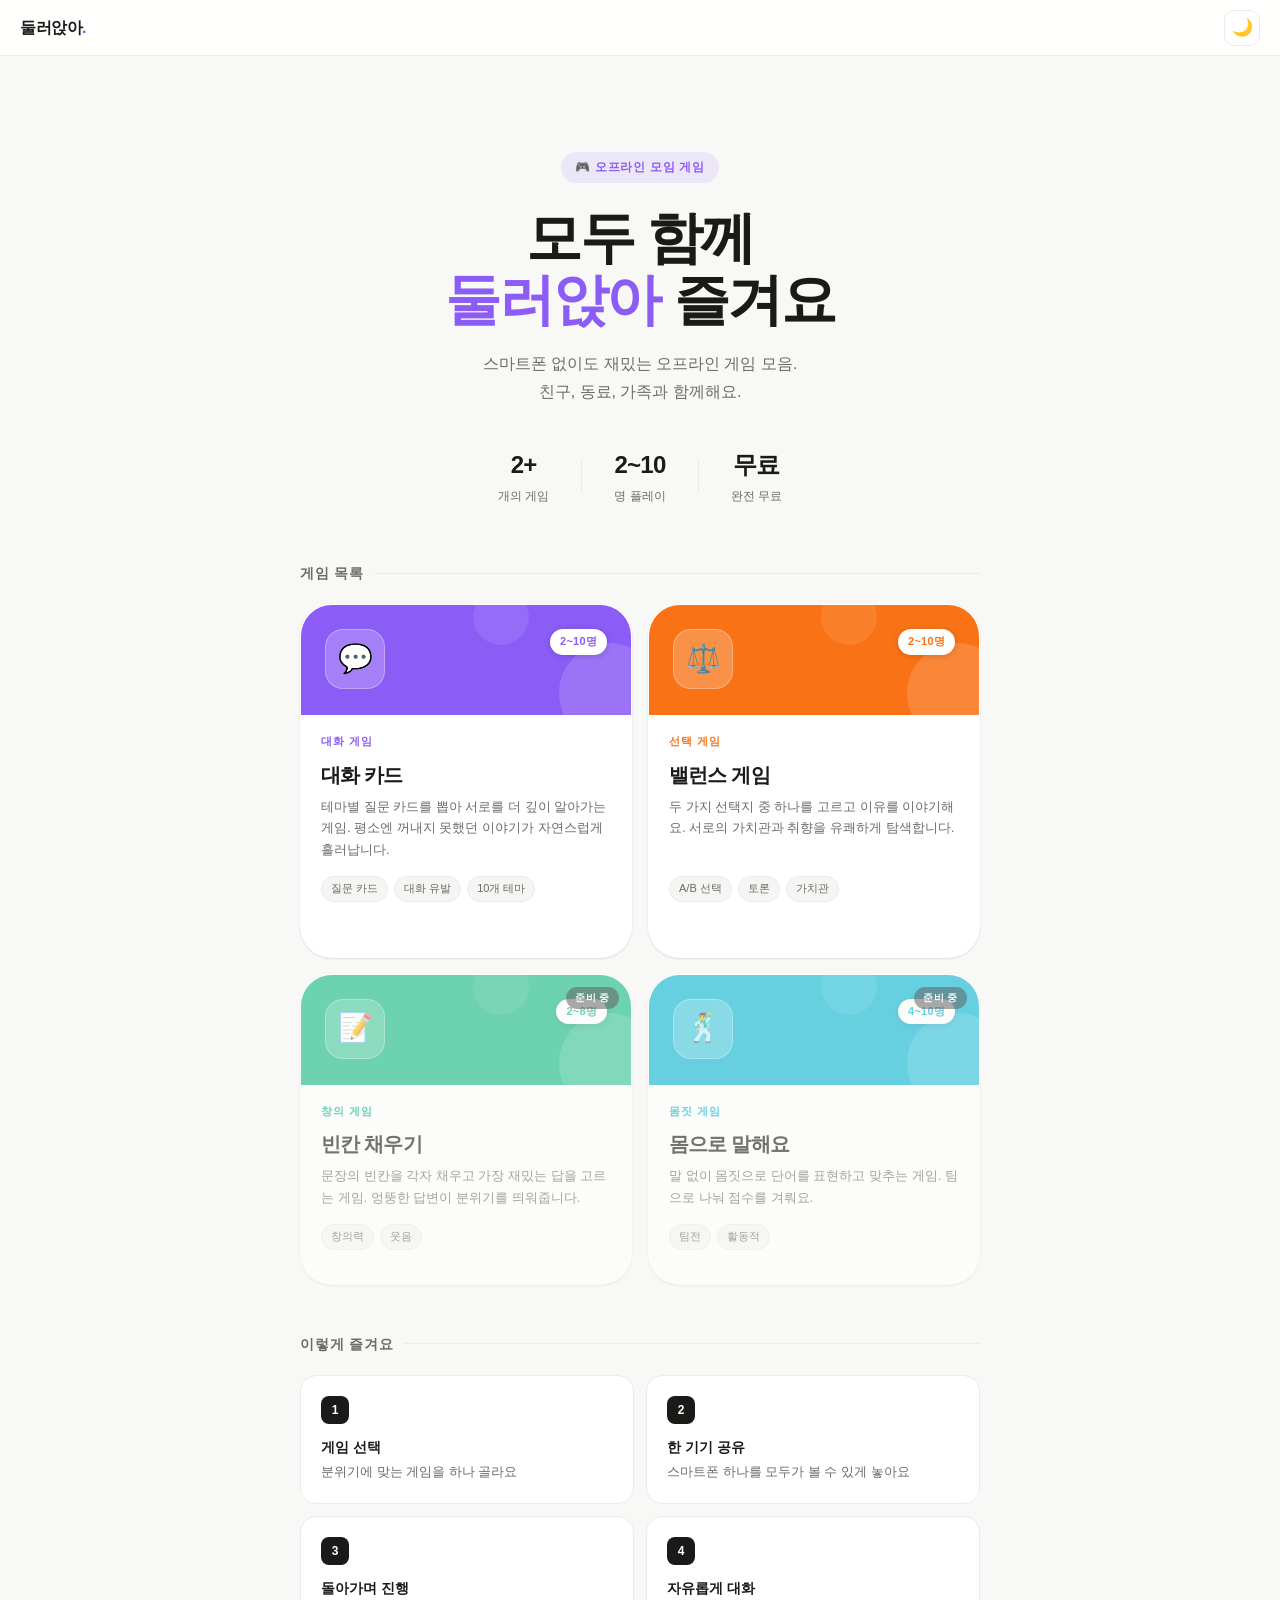
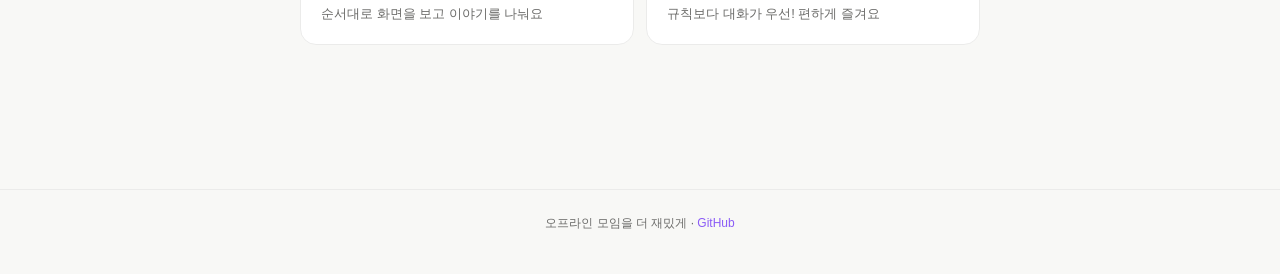
==== commit dda68383: "feat: 둘러앉아 게임 모음집 허브 + 밸런스 게임 추가 기존 대화 카드 앱을 '둘러앉아' 게임 모음집으로 확장. - index.html → 게임 허브 (대화 카드, 밸런스 게임" ====
--- a/index.html
+++ b/index.html
@@ -1,9 +1,9 @@
 <!DOCTYPE html>
-<html lang="ko">
+<html lang="ko" data-theme="light">
 <head>
   <meta charset="UTF-8" />
   <meta name="viewport" content="width=device-width, initial-scale=1.0" />
-  <title>대화 카드 — 깊은 이야기를 시작하세요</title>
+  <title>둘러앉아 — 오프라인 모임 게임 모음집</title>
   <style>
     /* ─── Reset & Base ───────────────────────────────────────────── */
     *, *::before, *::after { box-sizing: border-box; margin: 0; padding: 0; }
@@ -19,17 +19,8 @@
       --gray-800: #2d2d2b;
       --black: #1a1a18;
 
-      /* Theme palette */
-      --theme-friend:  #f97316; /* warm orange */
-      --theme-daily:   #10b981; /* emerald */
-      --theme-life:    #8b5cf6; /* violet */
-      --theme-career:  #3b82f6; /* blue */
-      --theme-mind:    #f43f5e; /* rose */
-      --theme-couple:  #ec4899; /* pink */
-      --theme-family:  #f59e0b; /* amber */
-      --theme-teambuilding: #06b6d4; /* cyan */
-      --theme-yearend: #eab308; /* yellow */
-      --theme-blinddate: #a855f7; /* purple */
+      --accent: #8b5cf6;       /* violet — main brand accent */
+      --accent-rgb: 139, 92, 246;
 
       --radius-sm: 8px;
       --radius-md: 16px;
@@ -43,1184 +34,15 @@
 
       --font: 'Pretendard', 'Apple SD Gothic Neo', 'Noto Sans KR', sans-serif;
       --transition: 300ms cubic-bezier(.4, 0, .2, 1);
-    }
-
-    html { height: 100%; }
-
-    body {
-      font-family: var(--font);
-      background: var(--off-white);
-      color: var(--black);
-      min-height: 100vh;
-      line-height: 1.6;
-      -webkit-font-smoothing: antialiased;
-    }
-
-    /* ─── Screens ───────────────────────────────────────────────── */
-    .screen {
-      display: none;
-      min-height: 100vh;
-    }
-    .screen.active { display: flex; }
-
-    /* ══════════════════════════════════════════════════════════════
-       SCREEN 1: LANDING
-    ══════════════════════════════════════════════════════════════ */
-    #screen-landing {
-      flex-direction: column;
-      align-items: center;
-      justify-content: center;
-      padding: 48px 24px;
-      background: var(--white);
-    }
-
-    /* Hero top bar */
-    .landing-topbar {
-      position: fixed;
-      top: 0; left: 0; right: 0;
-      height: 56px;
-      background: rgba(255,255,255,.9);
-      backdrop-filter: blur(12px);
-      display: flex;
-      align-items: center;
-      justify-content: space-between;
-      padding: 0 20px;
-      border-bottom: 1px solid var(--gray-100);
-      z-index: 100;
-    }
-    .landing-topbar .logo {
-      font-size: 15px;
-      font-weight: 700;
-      letter-spacing: -.02em;
-      color: var(--black);
-    }
-    .landing-topbar .logo span { color: var(--theme-life); }
-
-    /* Hero section */
-    .landing-hero {
-      max-width: 600px;
-      width: 100%;
-      text-align: center;
-      margin-top: 56px;
-      padding: 80px 0 60px;
-    }
-
-    .hero-icon-row {
-      display: flex;
-      justify-content: center;
-      gap: 8px;
-      margin-bottom: 36px;
-      flex-wrap: wrap;
-      max-width: 480px;
-      margin-left: auto;
-      margin-right: auto;
-    }
-    .hero-icon-dot {
-      width: 40px;
-      height: 40px;
-      border-radius: 12px;
-      display: flex;
-      align-items: center;
-      justify-content: center;
-      font-size: 18px;
-    }
-    .hero-icon-dot:nth-child(1) { background: #fff3ec; }
-    .hero-icon-dot:nth-child(2) { background: #ecfdf5; }
-    .hero-icon-dot:nth-child(3) { background: #f5f3ff; }
-    .hero-icon-dot:nth-child(4) { background: #eff6ff; }
-    .hero-icon-dot:nth-child(5) { background: #fff1f2; }
-    .hero-icon-dot:nth-child(6) { background: #fdf2f8; }
-    .hero-icon-dot:nth-child(7) { background: #fffbeb; }
-    .hero-icon-dot:nth-child(8) { background: #ecfeff; }
-    .hero-icon-dot:nth-child(9) { background: #fefce8; }
-    .hero-icon-dot:nth-child(10) { background: #faf5ff; }
-
-    .hero-tagline {
-      font-size: 13px;
-      font-weight: 500;
-      letter-spacing: .12em;
-      text-transform: uppercase;
-      color: var(--gray-400);
-      margin-bottom: 20px;
-    }
-
-    .hero-title {
-      font-size: clamp(32px, 5vw, 52px);
-      font-weight: 800;
-      letter-spacing: -.04em;
-      line-height: 1.15;
-      color: var(--black);
-      margin-bottom: 20px;
-    }
-    .hero-title .accent { color: var(--theme-life); }
-
-    .hero-subtitle {
-      font-size: 16px;
-      color: var(--gray-600);
-      line-height: 1.75;
-      margin-bottom: 48px;
-      max-width: 420px;
-      margin-left: auto;
-      margin-right: auto;
-    }
-
-    .btn-start {
-      display: inline-flex;
-      align-items: center;
-      gap: 10px;
-      background: var(--black);
-      color: var(--white);
-      border: none;
-      border-radius: 100px;
-      padding: 18px 40px;
-      font-size: 16px;
-      font-weight: 600;
-      letter-spacing: -.01em;
-      cursor: pointer;
-      transition: var(--transition);
-      box-shadow: var(--shadow-md);
-    }
-    .btn-start:hover {
-      background: var(--gray-800);
-      transform: translateY(-2px);
-      box-shadow: var(--shadow-lg);
-    }
-    .btn-start:active { transform: translateY(0); }
-    .btn-start .arrow {
-      font-size: 18px;
-      transition: transform var(--transition);
-    }
-    .btn-start:hover .arrow { transform: translateX(4px); }
-
-    /* Deck preview cards */
-    .deck-preview {
-      display: flex;
-      justify-content: center;
-      gap: 12px;
-      margin-top: 64px;
-      flex-wrap: wrap;
-    }
-    .deck-chip {
-      display: flex;
-      align-items: center;
-      gap: 6px;
-      background: var(--gray-50);
-      border: 1px solid var(--gray-100);
-      border-radius: 100px;
-      padding: 8px 16px;
-      font-size: 13px;
-      font-weight: 500;
-      color: var(--gray-600);
-    }
-    .deck-chip .dot {
-      width: 8px; height: 8px;
-      border-radius: 50%;
-    }
-
-    /* Guide section */
-    .landing-guide {
-      max-width: 600px;
-      width: 100%;
-      padding: 0 0 80px;
-    }
-
-    .guide-label {
-      font-size: 12px;
-      font-weight: 600;
-      letter-spacing: .1em;
-      text-transform: uppercase;
-      color: var(--gray-400);
-      text-align: center;
-      margin-bottom: 28px;
-    }
-
-    .guide-steps {
-      display: grid;
-      grid-template-columns: 1fr 1fr;
-      gap: 12px;
-    }
-
-    .guide-step {
-      background: var(--gray-50);
-      border: 1px solid var(--gray-100);
-      border-radius: var(--radius-md);
-      padding: 20px;
-    }
-    .guide-step-num {
-      width: 28px; height: 28px;
-      border-radius: 8px;
-      background: var(--black);
-      color: var(--white);
-      font-size: 12px;
-      font-weight: 700;
-      display: flex;
-      align-items: center;
-      justify-content: center;
-      margin-bottom: 12px;
-    }
-    .guide-step-title {
-      font-size: 14px;
-      font-weight: 600;
-      color: var(--black);
-      margin-bottom: 4px;
-    }
-    .guide-step-desc {
-      font-size: 13px;
-      color: var(--gray-600);
-      line-height: 1.6;
-    }
-
-    .landing-footer {
-      font-size: 12px;
-      color: var(--gray-400);
-      text-align: center;
-      padding: 24px 0 40px;
-    }
-
-    /* ══════════════════════════════════════════════════════════════
-       SCREEN 2: DECK SELECT
-    ══════════════════════════════════════════════════════════════ */
-    #screen-decks {
-      flex-direction: column;
-      background: var(--off-white);
-    }
-
-    .topbar {
-      height: 56px;
-      background: rgba(255,255,255,.9);
-      backdrop-filter: blur(12px);
-      border-bottom: 1px solid var(--gray-100);
-      display: flex;
-      align-items: center;
-      justify-content: space-between;
-      padding: 0 24px;
-      position: sticky;
-      top: 0;
-      z-index: 50;
-    }
-    .topbar .logo {
-      font-size: 15px;
-      font-weight: 700;
-      letter-spacing: -.02em;
-    }
-    .topbar .logo span { color: var(--theme-life); }
-    .topbar-back {
-      display: flex;
-      align-items: center;
-      gap: 6px;
-      font-size: 14px;
-      font-weight: 500;
-      color: var(--gray-600);
-      cursor: pointer;
-      background: none;
-      border: none;
-      padding: 8px 12px;
-      border-radius: var(--radius-sm);
-      transition: var(--transition);
-    }
-    .topbar-back:hover { background: var(--gray-50); color: var(--black); }
-    .topbar-right { font-size: 13px; color: var(--gray-400); display: flex; align-items: center; gap: 12px; }
-
-    .decks-content {
-      max-width: 760px;
-      width: 100%;
-      margin: 0 auto;
-      padding: 52px 24px 80px;
-    }
-
-    .decks-header {
-      margin-bottom: 36px;
-    }
-    .decks-header h1 {
-      font-size: 30px;
-      font-weight: 800;
-      letter-spacing: -.04em;
-      color: var(--black);
-      margin-bottom: 8px;
-    }
-    .decks-header p {
-      font-size: 15px;
-      color: var(--gray-600);
-    }
-
-    /* ─── Theme Grid ─────────────────────────────────────────── */
-    .deck-grid {
-      display: grid;
-      grid-template-columns: repeat(2, 1fr);
-      gap: 16px;
-    }
-    /* Section dividers for deck categories */
-    .deck-section-label {
-      grid-column: span 2;
-      font-size: 13px;
-      font-weight: 700;
-      letter-spacing: .06em;
-      text-transform: uppercase;
-      color: var(--gray-400);
-      padding: 20px 0 4px;
-      border-bottom: 1px solid var(--gray-100);
-      margin-bottom: 4px;
-    }
-    .deck-section-label:first-child {
-      padding-top: 0;
-    }
-
-    /* ─── Tile base ──────────────────────────────────────────── */
-    .deck-tile {
-      background: var(--white);
-      border: 1.5px solid transparent;
-      border-radius: var(--radius-xl);
-      overflow: hidden;
-      cursor: pointer;
-      outline: none;
-      transition:
-        transform  280ms cubic-bezier(.4,0,.2,1),
-        box-shadow 280ms cubic-bezier(.4,0,.2,1),
-        border-color 240ms cubic-bezier(.4,0,.2,1);
-      display: flex;
-      flex-direction: column;
-      box-shadow: var(--shadow-sm);
-    }
-    .deck-tile:hover {
-      transform: translateY(-6px);
-      box-shadow: 0 20px 56px rgba(0,0,0,.13), 0 6px 16px rgba(0,0,0,.07);
-      border-color: var(--tile-color);
-    }
-    .deck-tile:active {
-      transform: translateY(-2px);
-      box-shadow: var(--shadow-md);
-    }
-    /* Keyboard focus ring — uses each theme's own color */
-    .deck-tile:focus-visible {
-      border-color: var(--tile-color);
-      box-shadow:
-        0 0 0 4px rgba(0,0,0,.06),
-        0 0 0 6px var(--tile-color),
-        var(--shadow-md);
-    }
-
-    /* ─── Colored header panel ───────────────────────────────── */
-    /* Full saturated theme color gives each deck a strong visual identity */
-    .deck-tile-header {
-      background: var(--tile-color);
-      padding: 26px 26px 22px;
-      display: flex;
-      align-items: flex-start;
-      justify-content: space-between;
-      position: relative;
-      overflow: hidden;
-      min-height: 118px;
-    }
-    /* Large decorative circle — bottom-right */
-    .deck-tile-header::before {
-      content: '';
-      position: absolute;
-      bottom: -34px; right: -34px;
-      width: 120px; height: 120px;
-      border-radius: 50%;
-      background: rgba(255,255,255,.14);
-      pointer-events: none;
-    }
-    /* Small decorative dot — top-center */
-    .deck-tile-header::after {
-      content: '';
-      position: absolute;
-      top: -18px; left: 55%;
-      width: 64px; height: 64px;
-      border-radius: 50%;
-      background: rgba(255,255,255,.09);
-      pointer-events: none;
-    }
-
-    /* Icon wrap: frosted-glass pill on saturated background */
-    .deck-tile-icon-wrap {
-      width: 64px; height: 64px;
-      border-radius: 20px;
-      background: rgba(255,255,255,.22);
-      border: 1px solid rgba(255,255,255,.3);
-      display: flex;
-      align-items: center;
-      justify-content: center;
-      font-size: 30px;
-      position: relative;
-      z-index: 1;
-      transition:
-        transform  280ms cubic-bezier(.4,0,.2,1),
-        background 280ms cubic-bezier(.4,0,.2,1);
-    }
-    .deck-tile:hover .deck-tile-icon-wrap {
-      transform: scale(1.12) rotate(-6deg);
-      background: rgba(255,255,255,.35);
-    }
-    .deck-tile:focus-visible .deck-tile-icon-wrap {
-      transform: scale(1.08);
-      background: rgba(255,255,255,.35);
-    }
-
-    /* Count badge: crisp white pill with theme-colored text */
-    .deck-tile-count-badge {
-      font-size: 11px;
-      font-weight: 700;
-      letter-spacing: .03em;
-      color: var(--tile-color);
-      background: var(--white);
-      border-radius: 100px;
-      padding: 4px 11px;
-      box-shadow: 0 1px 6px rgba(0,0,0,.16);
-      position: relative;
-      z-index: 1;
-      white-space: nowrap;
-      align-self: flex-start;
-    }
-
-    /* ─── Tile body ──────────────────────────────────────────── */
-    .deck-tile-body {
-      padding: 18px 22px 22px;
-      flex: 1;
-      display: flex;
-      flex-direction: column;
-    }
-    .deck-tile-name {
-      font-size: 20px;
-      font-weight: 800;
-      letter-spacing: -.04em;
-      color: var(--black);
-      margin-bottom: 5px;
-    }
-    .deck-tile-desc {
-      font-size: 13px;
-      color: var(--gray-600);
-      line-height: 1.65;
-      flex: 1;
-      margin-bottom: 16px;
-    }
-
-    /* ─── Progress section ───────────────────────────────────── */
-    .deck-tile-progress-wrap {
-      display: flex;
-      flex-direction: column;
-      gap: 6px;
-    }
-    .deck-tile-progress-row {
-      display: flex;
-      align-items: center;
-      justify-content: space-between;
-    }
-    .deck-tile-progress-label {
-      font-size: 11px;
-      color: var(--gray-400);
-      font-weight: 500;
-    }
-    .deck-tile-progress-pct {
-      font-size: 11px;
-      font-weight: 700;
-      color: var(--tile-color);
-    }
-    .deck-tile-progress-bar {
-      width: 100%;
-      height: 3px;
-      background: var(--gray-100);
-      border-radius: 100px;
-      overflow: hidden;
-    }
-    .deck-tile-progress-fill {
-      height: 100%;
-      border-radius: 100px;
-      background: var(--tile-color);
-      opacity: .75;
-      transition: width 600ms cubic-bezier(.4,0,.2,1);
-    }
-
-    /* ─── CTA row ────────────────────────────────────────────── */
-    .deck-tile-cta {
-      display: inline-flex;
-      align-items: center;
-      gap: 6px;
-      margin-top: 14px;
-      font-size: 13px;
-      font-weight: 600;
-      color: var(--tile-color);
-      opacity: 0;
-      transform: translateX(-6px);
-      transition: opacity 220ms, transform 220ms cubic-bezier(.4,0,.2,1);
-    }
-    .deck-tile:hover .deck-tile-cta,
-    .deck-tile:focus-visible .deck-tile-cta {
-      opacity: 1;
-      transform: translateX(0);
-    }
-
-    /* ══════════════════════════════════════════════════════════════
-       SCREEN 3: CARD VIEW
-    ══════════════════════════════════════════════════════════════ */
-    #screen-card {
-      flex-direction: column;
-      background: var(--off-white);
-    }
-
-    .card-topbar {
-      height: 56px;
-      background: rgba(255,255,255,.9);
-      backdrop-filter: blur(12px);
-      border-bottom: 1px solid var(--gray-100);
-      display: flex;
-      align-items: center;
-      justify-content: space-between;
-      padding: 0 20px;
-      position: sticky;
-      top: 0;
-      z-index: 50;
-    }
-    .card-topbar .btn-back {
-      display: flex;
-      align-items: center;
-      gap: 6px;
-      background: none;
-      border: none;
-      font-size: 14px;
-      font-weight: 500;
-      color: var(--gray-600);
-      cursor: pointer;
-      padding: 8px 12px;
-      border-radius: var(--radius-sm);
-      transition: var(--transition);
-    }
-    .card-topbar .btn-back:hover {
-      background: var(--gray-50);
-      color: var(--black);
-    }
-    .card-topbar-center {
-      display: flex;
-      flex-direction: column;
-      align-items: center;
-    }
-    .card-topbar-deck {
-      font-size: 13px;
-      font-weight: 600;
-      color: var(--black);
-    }
-    .card-topbar-count {
-      font-size: 11px;
-      color: var(--gray-400);
-    }
-    .btn-shuffle {
-      display: flex;
-      align-items: center;
-      gap: 6px;
-      background: none;
-      border: 1px solid var(--gray-200);
-      font-size: 13px;
-      font-weight: 500;
-      color: var(--gray-600);
-      cursor: pointer;
-      padding: 7px 14px;
-      border-radius: 100px;
-      transition: var(--transition);
-    }
-    .btn-shuffle:hover {
-      border-color: var(--gray-400);
-      color: var(--black);
-    }
-
-    /* Card stage */
-    .card-stage {
-      flex: 1;
-      display: flex;
-      flex-direction: column;
-      align-items: center;
-      justify-content: center;
-      padding: 40px 24px;
-      position: relative;
-    }
-
-    /* Progress bar */
-    .card-progress-bar {
-      width: 100%;
-      max-width: 520px;
-      height: 3px;
-      background: var(--gray-100);
-      border-radius: 100px;
-      margin-bottom: 36px;
-      overflow: hidden;
-    }
-    .card-progress-fill {
-      height: 100%;
-      background: var(--deck-color, var(--theme-life));
-      border-radius: 100px;
-      transition: width 400ms cubic-bezier(.4, 0, .2, 1);
-    }
-
-    /* The card */
-    .question-card {
-      width: 100%;
-      max-width: 520px;
-      min-height: 320px;
-      background: var(--white);
-      border-radius: var(--radius-xl);
-      box-shadow: var(--shadow-xl);
-      padding: 48px 48px 40px;
-      display: flex;
-      flex-direction: column;
-      position: relative;
-      overflow: hidden;
-      transition: transform 350ms cubic-bezier(.4, 0, .2, 1), opacity 350ms cubic-bezier(.4, 0, .2, 1);
-    }
-    .question-card.slide-out-left {
-      transform: translateX(-60px) rotate(-2deg);
-      opacity: 0;
-      pointer-events: none;
-    }
-    .question-card.slide-out-right {
-      transform: translateX(60px) rotate(2deg);
-      opacity: 0;
-      pointer-events: none;
-    }
-    .question-card.slide-in {
-      animation: slideIn 350ms cubic-bezier(.4, 0, .2, 1) forwards;
-    }
-
-    @keyframes slideIn {
-      from { transform: translateX(40px); opacity: 0; }
-      to   { transform: translateX(0); opacity: 1; }
-    }
-    @keyframes slideInLeft {
-      from { transform: translateX(-40px); opacity: 0; }
-      to   { transform: translateX(0); opacity: 1; }
-    }
-    .question-card.slide-in-left {
-      animation: slideInLeft 350ms cubic-bezier(.4, 0, .2, 1) forwards;
-    }
-
-    .card-corner-deco {
-      position: absolute;
-      top: -30px; right: -30px;
-      width: 120px; height: 120px;
-      border-radius: 50%;
-      background: var(--deck-bg, #f5f3ff);
-      opacity: .6;
-    }
-
-    .card-deck-badge {
-      display: inline-flex;
-      align-items: center;
-      gap: 6px;
-      background: var(--deck-bg, #f5f3ff);
-      border-radius: 100px;
-      padding: 5px 12px;
-      margin-bottom: 28px;
-      width: fit-content;
-    }
-    .card-deck-badge-icon { font-size: 14px; }
-    .card-deck-badge-name {
-      font-size: 12px;
-      font-weight: 600;
-      color: var(--deck-color, var(--theme-life));
-      letter-spacing: .02em;
-    }
-
-    .card-question {
-      flex: 1;
-      font-size: clamp(19px, 2.8vw, 23px);
-      font-weight: 700;
-      letter-spacing: -.03em;
-      line-height: 1.55;
-      color: var(--black);
-      margin-bottom: 32px;
-    }
-
-    .card-num {
-      font-size: 12px;
-      color: var(--gray-400);
-      font-weight: 500;
-      letter-spacing: .02em;
-    }
-
-    /* Navigation */
-    .card-nav {
-      display: flex;
-      align-items: center;
-      justify-content: center;
-      gap: 16px;
-      margin-top: 28px;
-      max-width: 520px;
-      width: 100%;
-    }
-
-    .btn-nav {
-      display: flex;
-      align-items: center;
-      justify-content: center;
-      width: 52px; height: 52px;
-      border-radius: 50%;
-      border: 1.5px solid var(--gray-200);
-      background: var(--white);
-      color: var(--gray-600);
-      font-size: 20px;
-      cursor: pointer;
-      transition: var(--transition);
-      box-shadow: var(--shadow-sm);
-    }
-    .btn-nav:hover:not(:disabled) {
-      border-color: var(--gray-400);
-      color: var(--black);
-      transform: scale(1.05);
-      box-shadow: var(--shadow-md);
-    }
-    .btn-nav:disabled {
-      opacity: .35;
-      cursor: not-allowed;
-    }
-    .btn-nav-next {
-      width: 64px; height: 64px;
-      background: var(--black);
-      border-color: var(--black);
-      color: var(--white);
-      font-size: 22px;
-      box-shadow: var(--shadow-md);
-    }
-    .btn-nav-next:hover:not(:disabled) {
-      background: var(--gray-800);
-      border-color: var(--gray-800);
-      transform: scale(1.05);
-    }
-
-    /* Hint text */
-    .card-hint {
-      margin-top: 16px;
-      font-size: 12px;
-      color: var(--gray-400);
-    }
-
-    /* ─── Done card ──────────────────────────────────────────────── */
-    .done-card {
-      width: 100%;
-      max-width: 520px;
-      min-height: 320px;
-      background: var(--white);
-      border-radius: var(--radius-xl);
-      box-shadow: var(--shadow-xl);
-      padding: 48px;
-      display: flex;
-      flex-direction: column;
-      align-items: center;
-      justify-content: center;
-      text-align: center;
-    }
-    .done-icon { font-size: 48px; margin-bottom: 20px; }
-    .done-title {
-      font-size: 22px;
-      font-weight: 800;
-      letter-spacing: -.03em;
-      margin-bottom: 10px;
-    }
-    .done-desc {
-      font-size: 14px;
-      color: var(--gray-600);
-      line-height: 1.7;
-      margin-bottom: 32px;
-    }
-    .done-actions { display: flex; gap: 12px; flex-wrap: wrap; justify-content: center; }
-    .btn-action {
-      border-radius: 100px;
-      padding: 12px 24px;
-      font-size: 14px;
-      font-weight: 600;
-      cursor: pointer;
-      transition: var(--transition);
-      border: none;
-    }
-    .btn-action-primary {
-      background: var(--black);
-      color: var(--white);
-    }
-    .btn-action-primary:hover { background: var(--gray-800); }
-    .btn-action-secondary {
-      background: var(--gray-100);
-      color: var(--gray-800);
-    }
-    .btn-action-secondary:hover { background: var(--gray-200); }
-
-    /* ─── Favorites: Heart Button ───────────────────────────────── */
-    .card-fav-btn {
-      position: absolute;
-      top: 20px;
-      right: 20px;
-      z-index: 2;
-      background: none;
-      border: none;
-      cursor: pointer;
-      font-size: 24px;
-      line-height: 1;
-      padding: 4px;
-      border-radius: 50%;
-      transition: background var(--transition);
-      color: var(--gray-300, #d1d5db);
-    }
-    .card-fav-btn:hover {
-      background: var(--gray-50);
-    }
-    .card-fav-btn.fav-active {
-      color: #f59e0b;
-      animation: favPop 300ms cubic-bezier(.4,0,.2,1);
-    }
-
-    @keyframes favPop {
-      0%   { transform: scale(1); }
-      40%  { transform: scale(1.4); }
-      70%  { transform: scale(0.88); }
-      100% { transform: scale(1); }
-    }
-
-    /* ─── Favorites: Deck Tile Special Styling ───────────────────── */
-    .deck-tile-fav {
-      border: 1.5px solid #f59e0b;
-      background: linear-gradient(135deg, #fffbeb 0%, #ffffff 60%);
-    }
-    .deck-tile-fav .deck-tile-header {
-      background: linear-gradient(135deg, #f59e0b 0%, #fbbf24 100%);
-    }
-    .deck-tile-fav:hover {
-      border-color: #d97706;
-      box-shadow: 0 20px 56px rgba(245,158,11,.22), 0 6px 16px rgba(245,158,11,.12);
-    }
-
-    /* ─── Utilities ──────────────────────────────────────────────── */
-    .hidden { display: none !important; }
-
-    /* ─── Keyboard shortcut hint ─────────────────────────────────── */
-    .kbd {
-      display: inline-block;
-      background: var(--gray-100);
-      border: 1px solid var(--gray-200);
-      border-radius: 4px;
-      padding: 1px 5px;
-      font-size: 11px;
-      font-family: monospace;
-      color: var(--gray-600);
-    }
-
-    /* ═══════════════════════════════════════════════════════════════
-       TIMER
-    ═══════════════════════════════════════════════════════════════ */
-    .timer-wrap {
-      display: flex;
-      align-items: center;
-      gap: 6px;
-      position: relative;
-    }
-    .btn-timer {
-      display: flex;
-      align-items: center;
-      gap: 5px;
-      background: none;
-      border: 1px solid var(--gray-200);
-      font-size: 13px;
-      font-weight: 500;
-      color: var(--gray-600);
-      cursor: pointer;
-      padding: 7px 12px;
-      border-radius: 100px;
-      transition: var(--transition);
-      white-space: nowrap;
-    }
-    .btn-timer:hover {
-      border-color: var(--gray-400);
-      color: var(--black);
-    }
-    .btn-timer.active {
-      border-color: var(--deck-color, var(--theme-life));
-      color: var(--deck-color, var(--theme-life));
-      background: rgba(139, 92, 246, .06);
-    }
-    .timer-display {
-      font-size: 14px;
-      font-weight: 700;
-      font-variant-numeric: tabular-nums;
-      color: var(--deck-color, var(--theme-life));
-      min-width: 36px;
-      text-align: center;
-    }
-    .timer-display.warning {
-      color: #ef4444;
-      animation: timerPulse 0.6s ease-in-out infinite;
-    }
-    .timer-dropdown {
-      position: absolute;
-      top: calc(100% + 8px);
-      right: 0;
-      background: var(--white);
-      border: 1px solid var(--gray-100);
-      border-radius: var(--radius-md);
-      box-shadow: var(--shadow-lg);
-      padding: 6px;
-      z-index: 200;
-      min-width: 120px;
-      display: none;
-    }
-    .timer-dropdown.open {
-      display: block;
-    }
-    .timer-option {
-      display: block;
-      width: 100%;
-      text-align: left;
-      background: none;
-      border: none;
-      padding: 8px 14px;
-      font-size: 13px;
-      font-weight: 500;
-      color: var(--gray-600);
-      cursor: pointer;
-      border-radius: var(--radius-sm);
-      transition: var(--transition);
-    }
-    .timer-option:hover {
-      background: var(--gray-50);
-      color: var(--black);
-    }
-    .timer-option.selected {
-      color: var(--deck-color, var(--theme-life));
-      font-weight: 600;
-    }
-
-    @keyframes timerPulse {
-      0%, 100% { opacity: 1; }
-      50% { opacity: .4; }
-    }
-
-    /* Card pulse when timer expires */
-    .question-card.timer-expired {
-      animation: cardTimerPulse 0.5s ease-in-out 3;
-    }
-    @keyframes cardTimerPulse {
-      0%, 100% { box-shadow: var(--shadow-xl); }
-      50% { box-shadow: 0 0 0 4px #ef4444, var(--shadow-xl); }
-    }
-
-    /* ═══════════════════════════════════════════════════════════════
-       ANSWERER ROULETTE
-    ═══════════════════════════════════════════════════════════════ */
-    .btn-roulette {
-      display: flex;
-      align-items: center;
-      justify-content: center;
-      width: 52px; height: 52px;
-      border-radius: 50%;
-      border: 1.5px solid var(--gray-200);
-      background: var(--white);
-      color: var(--gray-600);
-      font-size: 22px;
-      cursor: pointer;
-      transition: var(--transition);
-      box-shadow: var(--shadow-sm);
-    }
-    .btn-roulette:hover {
-      border-color: var(--gray-400);
-      color: var(--black);
-      transform: scale(1.05);
-      box-shadow: var(--shadow-md);
-    }
-
-    /* Modal overlay */
-    .roulette-overlay {
-      display: none;
-      position: fixed;
-      top: 0; left: 0; right: 0; bottom: 0;
-      background: rgba(0,0,0,.45);
-      z-index: 1000;
-      align-items: center;
-      justify-content: center;
-      padding: 24px;
-    }
-    .roulette-overlay.open {
-      display: flex;
-    }
-    .roulette-modal {
-      background: var(--white);
-      border-radius: var(--radius-xl);
-      box-shadow: var(--shadow-xl);
-      width: 100%;
-      max-width: 400px;
-      overflow: hidden;
-      animation: modalSlideIn 300ms cubic-bezier(.4,0,.2,1);
-    }
-    @keyframes modalSlideIn {
-      from { transform: translateY(20px); opacity: 0; }
-      to { transform: translateY(0); opacity: 1; }
-    }
-    .roulette-header {
-      padding: 24px 24px 0;
-      display: flex;
-      align-items: center;
-      justify-content: space-between;
-    }
-    .roulette-title {
-      font-size: 18px;
-      font-weight: 800;
-      letter-spacing: -.03em;
-      color: var(--black);
-    }
-    .roulette-close {
-      background: none;
-      border: none;
-      font-size: 20px;
-      cursor: pointer;
-      color: var(--gray-400);
-      padding: 4px;
-      border-radius: var(--radius-sm);
-      transition: var(--transition);
-    }
-    .roulette-close:hover {
-      color: var(--black);
-      background: var(--gray-50);
-    }
-    .roulette-body {
-      padding: 20px 24px 24px;
-    }
-
-    /* Participant input */
-    .participant-input-row {
-      display: flex;
-      gap: 8px;
-      margin-bottom: 16px;
-    }
-    .participant-input {
-      flex: 1;
-      padding: 10px 14px;
-      border: 1.5px solid var(--gray-200);
-      border-radius: var(--radius-sm);
-      font-size: 14px;
-      font-family: var(--font);
-      outline: none;
-      transition: var(--transition);
-    }
-    .participant-input:focus {
-      border-color: var(--deck-color, var(--theme-life));
-    }
-    .participant-input::placeholder {
-      color: var(--gray-400);
-    }
-    .btn-add-participant {
-      padding: 10px 16px;
-      background: var(--black);
-      color: var(--white);
-      border: none;
-      border-radius: var(--radius-sm);
-      font-size: 13px;
-      font-weight: 600;
-      cursor: pointer;
-      transition: var(--transition);
-      white-space: nowrap;
-    }
-    .btn-add-participant:hover {
-      background: var(--gray-800);
-    }
-
-    /* Participant list */
-    .participant-list {
-      display: flex;
-      flex-wrap: wrap;
-      gap: 8px;
-      margin-bottom: 24px;
-      min-height: 36px;
-    }
-    .participant-tag {
-      display: inline-flex;
-      align-items: center;
-      gap: 6px;
-      background: var(--gray-50);
-      border: 1px solid var(--gray-100);
-      border-radius: 100px;
-      padding: 6px 12px;
-      font-size: 13px;
-      font-weight: 500;
-      color: var(--gray-800);
-    }
-    .participant-remove {
-      background: none;
-      border: none;
-      cursor: pointer;
-      font-size: 14px;
-      color: var(--gray-400);
-      padding: 0;
-      line-height: 1;
-      transition: var(--transition);
-    }
-    .participant-remove:hover {
-      color: #ef4444;
-    }
-
-    /* Spin display */
-    .roulette-spin-area {
-      text-align: center;
-      margin-bottom: 20px;
-    }
-    .roulette-spin-display {
-      font-size: 32px;
-      font-weight: 800;
-      letter-spacing: -.04em;
-      color: var(--gray-200);
-      min-height: 48px;
-      display: flex;
-      align-items: center;
-      justify-content: center;
-      padding: 16px;
-      border-radius: var(--radius-md);
-      background: var(--gray-50);
-      transition: color 100ms;
-    }
-    .roulette-spin-display.spinning {
-      color: var(--gray-600);
-    }
-    .roulette-spin-display.result {
-      color: var(--deck-color, var(--theme-life));
-      background: var(--deck-bg, #f5f3ff);
-      animation: rouletteResult 0.4s ease-out;
-    }
-    @keyframes rouletteResult {
-      0% { transform: scale(0.95); }
-      50% { transform: scale(1.08); }
-      100% { transform: scale(1); }
-    }
-
-    .btn-spin {
-      width: 100%;
-      padding: 14px;
-      background: var(--black);
-      color: var(--white);
-      border: none;
-      border-radius: 100px;
-      font-size: 15px;
-      font-weight: 600;
-      cursor: pointer;
-      transition: var(--transition);
-    }
-    .btn-spin:hover {
-      background: var(--gray-800);
-    }
-    .btn-spin:disabled {
-      opacity: .4;
-      cursor: not-allowed;
-    }
-
-    /* Celebration particles */
-    .celebration {
-      position: absolute;
-      pointer-events: none;
-    }
-
-    /* ═══════════════════════════════════════════════════════════════
-       CARD TOPBAR ADJUSTMENTS (for timer)
-    ═══════════════════════════════════════════════════════════════ */
-    .card-topbar-actions {
-      display: flex;
-      align-items: center;
-      gap: 8px;
-    }
-
-    /* ═══════════════════════════════════════════════════════════════
-       DARK MODE
-    ═══════════════════════════════════════════════════════════════ */
+
+      --bg: var(--off-white);
+      --surface: var(--white);
+      --text: var(--black);
+      --text-secondary: var(--gray-600);
+      --border: var(--gray-100);
+    }
+
+    /* ─── Dark Mode ─────────────────────────────────────────────── */
     html[data-theme="dark"] {
       --white: #1e1e22;
       --off-white: #121214;
@@ -1232,2180 +54,659 @@
       --gray-800: #dcdce0;
       --black: #f0f0f2;
 
+      --bg: #121214;
+      --surface: #1e1e22;
+      --text: #f0f0f2;
+      --text-secondary: #a5a5a9;
+      --border: #2e2e32;
+
       --shadow-sm: 0 1px 3px rgba(0,0,0,.25), 0 1px 2px rgba(0,0,0,.2);
       --shadow-md: 0 4px 16px rgba(0,0,0,.3), 0 2px 6px rgba(0,0,0,.2);
       --shadow-lg: 0 12px 40px rgba(0,0,0,.4), 0 4px 12px rgba(0,0,0,.25);
       --shadow-xl: 0 24px 64px rgba(0,0,0,.45), 0 8px 24px rgba(0,0,0,.3);
     }
 
-    [data-theme="dark"] .landing-topbar,
-    [data-theme="dark"] .topbar,
-    [data-theme="dark"] .card-topbar {
-      background: rgba(18,18,20,.92);
-    }
-
-    [data-theme="dark"] .roulette-modal,
-    [data-theme="dark"] .timer-dropdown {
-      background: var(--gray-50);
-      border-color: var(--gray-100);
-    }
-
-    [data-theme="dark"] .roulette-overlay,
-    [data-theme="dark"] .share-overlay {
-      background: rgba(0,0,0,.65);
-    }
-
-    [data-theme="dark"] .deck-tile-fav {
-      background: linear-gradient(135deg, #2a2418 0%, var(--white) 60%);
-    }
-
-    [data-theme="dark"] .hero-icon-dot {
-      filter: brightness(.7);
-    }
-
-    /* ─── Theme Toggle Button ───────────────────────────────────── */
+    html { height: 100%; }
+
+    body {
+      font-family: var(--font);
+      background: var(--bg);
+      color: var(--text);
+      min-height: 100vh;
+      line-height: 1.6;
+      -webkit-font-smoothing: antialiased;
+      transition: background var(--transition), color var(--transition);
+    }
+
+    /* ─── Top Bar ────────────────────────────────────────────────── */
+    .topbar {
+      position: sticky;
+      top: 0;
+      height: 56px;
+      background: rgba(255,255,255,.9);
+      backdrop-filter: blur(12px);
+      -webkit-backdrop-filter: blur(12px);
+      border-bottom: 1px solid var(--border);
+      display: flex;
+      align-items: center;
+      justify-content: space-between;
+      padding: 0 20px;
+      z-index: 100;
+      transition: background var(--transition), border-color var(--transition);
+    }
+    [data-theme="dark"] .topbar {
+      background: rgba(18, 18, 20, .92);
+    }
+    .topbar-logo {
+      font-size: 16px;
+      font-weight: 800;
+      letter-spacing: -.03em;
+      color: var(--text);
+    }
+    .topbar-logo .accent { color: var(--accent); }
+
     .btn-theme-toggle {
+      width: 36px;
+      height: 36px;
+      border-radius: 10px;
+      border: 1px solid var(--border);
+      background: var(--surface);
+      font-size: 17px;
+      cursor: pointer;
       display: flex;
       align-items: center;
       justify-content: center;
-      width: 36px; height: 36px;
-      border-radius: 50%;
-      border: 1px solid var(--gray-200);
-      background: var(--white);
-      cursor: pointer;
+      transition: var(--transition);
+    }
+    .btn-theme-toggle:hover {
+      background: var(--gray-100);
+      transform: scale(1.08);
+    }
+
+    /* ─── Page Layout ────────────────────────────────────────────── */
+    .page {
+      max-width: 720px;
+      margin: 0 auto;
+      padding: 48px 20px 80px;
+    }
+
+    /* ─── Hero ───────────────────────────────────────────────────── */
+    .hero {
+      text-align: center;
+      padding: 48px 0 56px;
+    }
+
+    .hero-badge {
+      display: inline-flex;
+      align-items: center;
+      gap: 6px;
+      background: rgba(var(--accent-rgb), .1);
+      color: var(--accent);
+      border-radius: 100px;
+      padding: 6px 14px;
+      font-size: 12px;
+      font-weight: 600;
+      letter-spacing: .06em;
+      text-transform: uppercase;
+      margin-bottom: 24px;
+    }
+
+    .hero-title {
+      font-size: clamp(34px, 6vw, 56px);
+      font-weight: 800;
+      letter-spacing: -.04em;
+      line-height: 1.1;
+      color: var(--text);
+      margin-bottom: 20px;
+    }
+    .hero-title .accent { color: var(--accent); }
+
+    .hero-sub {
       font-size: 16px;
-      transition: var(--transition);
-      color: var(--gray-600);
-      flex-shrink: 0;
-    }
-    .btn-theme-toggle:hover {
-      background: var(--gray-50);
-      border-color: var(--gray-400);
-    }
-
-    /* ═══════════════════════════════════════════════════════════════
-       SHARE MODAL
-    ═══════════════════════════════════════════════════════════════ */
-    .share-overlay {
-      display: none;
-      position: fixed;
-      top: 0; left: 0; right: 0; bottom: 0;
-      background: rgba(0,0,0,.45);
-      z-index: 1000;
+      color: var(--text-secondary);
+      line-height: 1.75;
+      max-width: 400px;
+      margin: 0 auto 40px;
+    }
+
+    .hero-stats {
+      display: flex;
       align-items: center;
       justify-content: center;
-      padding: 24px;
-    }
-    .share-overlay.open {
-      display: flex;
-    }
-    .share-modal {
-      background: var(--white);
-      border-radius: var(--radius-xl);
-      box-shadow: var(--shadow-xl);
-      width: 100%;
-      max-width: 420px;
-      overflow: hidden;
-      animation: modalSlideIn 300ms cubic-bezier(.4,0,.2,1);
-    }
-    .share-header {
-      padding: 24px 24px 0;
-      display: flex;
-      align-items: center;
-      justify-content: space-between;
-    }
-    .share-title {
-      font-size: 18px;
+      gap: 32px;
+      flex-wrap: wrap;
+    }
+    .hero-stat {
+      text-align: center;
+    }
+    .hero-stat-num {
+      font-size: 24px;
       font-weight: 800;
       letter-spacing: -.03em;
-      color: var(--black);
-    }
-    .share-close {
-      background: none;
-      border: none;
+      color: var(--text);
+    }
+    .hero-stat-label {
+      font-size: 12px;
+      color: var(--text-secondary);
+      margin-top: 2px;
+    }
+    .hero-stat-divider {
+      width: 1px;
+      height: 32px;
+      background: var(--border);
+    }
+
+    /* ─── Section ────────────────────────────────────────────────── */
+    .section {
+      margin-bottom: 48px;
+    }
+    .section-header {
+      display: flex;
+      align-items: center;
+      gap: 10px;
+      margin-bottom: 20px;
+    }
+    .section-title {
+      font-size: 14px;
+      font-weight: 700;
+      letter-spacing: .06em;
+      text-transform: uppercase;
+      color: var(--text-secondary);
+    }
+    .section-line {
+      flex: 1;
+      height: 1px;
+      background: var(--border);
+    }
+
+    /* ─── Game Grid ──────────────────────────────────────────────── */
+    .game-grid {
+      display: grid;
+      grid-template-columns: repeat(2, 1fr);
+      gap: 16px;
+    }
+    @media (max-width: 480px) {
+      .game-grid {
+        grid-template-columns: 1fr;
+      }
+    }
+
+    /* ─── Game Card ──────────────────────────────────────────────── */
+    .game-card {
+      --card-color: #8b5cf6;
+      --card-color-rgb: 139, 92, 246;
+
+      position: relative;
+      background: var(--surface);
+      border: 1.5px solid transparent;
+      border-radius: var(--radius-xl);
+      overflow: hidden;
+      cursor: pointer;
+      text-decoration: none;
+      color: inherit;
+      display: flex;
+      flex-direction: column;
+      box-shadow: var(--shadow-sm);
+      transition:
+        transform 280ms cubic-bezier(.4,0,.2,1),
+        box-shadow 280ms cubic-bezier(.4,0,.2,1),
+        border-color 240ms cubic-bezier(.4,0,.2,1);
+      outline: none;
+    }
+    .game-card:hover {
+      transform: translateY(-6px);
+      box-shadow: 0 20px 56px rgba(0,0,0,.13), 0 6px 16px rgba(0,0,0,.07);
+      border-color: var(--card-color);
+    }
+    .game-card:active {
+      transform: translateY(-2px) scale(.98);
+      box-shadow: var(--shadow-md);
+      border-color: var(--card-color);
+    }
+    /* Touch devices: slightly stronger active feedback */
+    @media (hover: none) {
+      .game-card:active {
+        transform: scale(.96);
+        opacity: .85;
+      }
+    }
+    .game-card:focus-visible {
+      border-color: var(--card-color);
+      box-shadow:
+        0 0 0 4px rgba(0,0,0,.06),
+        0 0 0 6px var(--card-color),
+        var(--shadow-md);
+    }
+
+    /* Card header with solid color */
+    .game-card-header {
+      background: var(--card-color);
+      padding: 24px 24px 20px;
+      display: flex;
+      align-items: flex-start;
+      justify-content: space-between;
+      position: relative;
+      overflow: hidden;
+      min-height: 110px;
+    }
+    /* Decorative circles */
+    .game-card-header::before {
+      content: '';
+      position: absolute;
+      bottom: -28px; right: -28px;
+      width: 100px; height: 100px;
+      border-radius: 50%;
+      background: rgba(255,255,255,.14);
+      pointer-events: none;
+    }
+    .game-card-header::after {
+      content: '';
+      position: absolute;
+      top: -16px; left: 52%;
+      width: 56px; height: 56px;
+      border-radius: 50%;
+      background: rgba(255,255,255,.09);
+      pointer-events: none;
+    }
+
+    /* Icon */
+    .game-card-icon {
+      width: 60px; height: 60px;
+      border-radius: 18px;
+      background: rgba(255,255,255,.22);
+      border: 1px solid rgba(255,255,255,.3);
+      display: flex;
+      align-items: center;
+      justify-content: center;
+      font-size: 28px;
+      position: relative;
+      z-index: 1;
+      transition: transform 280ms cubic-bezier(.4,0,.2,1),
+                  background 280ms cubic-bezier(.4,0,.2,1);
+    }
+    .game-card:hover .game-card-icon {
+      transform: scale(1.12) rotate(-6deg);
+      background: rgba(255,255,255,.35);
+    }
+
+    /* Player badge */
+    .game-card-badge {
+      font-size: 11px;
+      font-weight: 700;
+      letter-spacing: .02em;
+      color: var(--card-color);
+      background: var(--white);
+      border-radius: 100px;
+      padding: 4px 10px;
+      box-shadow: 0 1px 6px rgba(0,0,0,.16);
+      position: relative;
+      z-index: 1;
+      white-space: nowrap;
+      align-self: flex-start;
+    }
+
+    /* Card body */
+    .game-card-body {
+      padding: 18px 20px 20px;
+      flex: 1;
+      display: flex;
+      flex-direction: column;
+    }
+    .game-card-name {
       font-size: 20px;
-      cursor: pointer;
-      color: var(--gray-400);
-      padding: 4px;
-      border-radius: var(--radius-sm);
-      transition: var(--transition);
-    }
-    .share-close:hover {
-      color: var(--black);
+      font-weight: 800;
+      letter-spacing: -.04em;
+      color: var(--text);
+      margin-bottom: 5px;
+    }
+    .game-card-type {
+      font-size: 11px;
+      font-weight: 600;
+      letter-spacing: .08em;
+      text-transform: uppercase;
+      color: var(--card-color);
+      margin-bottom: 8px;
+    }
+    .game-card-desc {
+      font-size: 13px;
+      color: var(--text-secondary);
+      line-height: 1.65;
+      flex: 1;
+      margin-bottom: 16px;
+    }
+
+    /* Tags */
+    .game-card-tags {
+      display: flex;
+      flex-wrap: wrap;
+      gap: 6px;
+      margin-bottom: 14px;
+    }
+    .game-card-tag {
+      font-size: 11px;
+      font-weight: 500;
+      color: var(--text-secondary);
       background: var(--gray-50);
-    }
-    .share-body {
-      padding: 20px 24px 24px;
-    }
-    .share-preview {
-      width: 100%;
+      border: 1px solid var(--border);
+      border-radius: 100px;
+      padding: 3px 9px;
+    }
+
+    /* CTA arrow */
+    .game-card-cta {
+      display: inline-flex;
+      align-items: center;
+      gap: 6px;
+      font-size: 13px;
+      font-weight: 600;
+      color: var(--card-color);
+      opacity: 0;
+      transform: translateX(-6px);
+      transition: opacity 220ms, transform 220ms cubic-bezier(.4,0,.2,1);
+    }
+    .game-card:hover .game-card-cta,
+    .game-card:focus-visible .game-card-cta {
+      opacity: 1;
+      transform: translateX(0);
+    }
+    /* On touch devices, always show CTA since hover doesn't apply */
+    @media (hover: none) {
+      .game-card-cta {
+        opacity: 1;
+        transform: translateX(0);
+      }
+    }
+
+    /* Coming soon overlay */
+    .game-card.coming-soon {
+      cursor: default;
+      pointer-events: none;
+      opacity: .6;
+    }
+    .game-card.coming-soon::before {
+      content: '준비 중';
+      position: absolute;
+      top: 12px; right: 12px;
+      background: rgba(0,0,0,.55);
+      color: white;
+      font-size: 10px;
+      font-weight: 700;
+      letter-spacing: .05em;
+      border-radius: 100px;
+      padding: 3px 9px;
+      z-index: 20;
+    }
+    .game-card.coming-soon .game-card-header::before,
+    .game-card.coming-soon .game-card-header::after {
+      /* keep decorative elements */
+    }
+
+    /* ─── How to Play ────────────────────────────────────────────── */
+    .how-grid {
+      display: grid;
+      grid-template-columns: repeat(2, 1fr);
+      gap: 12px;
+    }
+    @media (max-width: 480px) {
+      .how-grid { grid-template-columns: 1fr; }
+    }
+
+    .how-step {
+      background: var(--surface);
+      border: 1px solid var(--border);
       border-radius: var(--radius-md);
-      margin-bottom: 16px;
-      box-shadow: var(--shadow-md);
-    }
-    .share-actions {
-      display: flex;
-      gap: 10px;
-    }
-    .share-actions .btn-action {
-      flex: 1;
-    }
-
+      padding: 20px;
+    }
+    .how-step-num {
+      width: 28px; height: 28px;
+      border-radius: 8px;
+      background: var(--text);
+      color: var(--surface);
+      font-size: 12px;
+      font-weight: 700;
+      display: flex;
+      align-items: center;
+      justify-content: center;
+      margin-bottom: 12px;
+    }
+    .how-step-title {
+      font-size: 14px;
+      font-weight: 600;
+      color: var(--text);
+      margin-bottom: 4px;
+    }
+    .how-step-desc {
+      font-size: 13px;
+      color: var(--text-secondary);
+      line-height: 1.6;
+    }
+
+    /* ─── Footer ─────────────────────────────────────────────────── */
+    .footer {
+      text-align: center;
+      font-size: 12px;
+      color: var(--text-secondary);
+      padding: 24px 20px 40px;
+      border-top: 1px solid var(--border);
+      margin-top: 16px;
+    }
+    .footer a {
+      color: var(--accent);
+      text-decoration: none;
+    }
+    .footer a:hover { text-decoration: underline; }
   </style>
+  <link rel="stylesheet" href="shared/transitions.css" />
 </head>
 <body>
 
-<!-- ══════════════════════════════════════════════════════════════
-     SCREEN 1: LANDING
-══════════════════════════════════════════════════════════════ -->
-<section id="screen-landing" class="screen active">
-
-  <!-- Fixed top bar -->
-  <nav class="landing-topbar">
-    <div style="width:36px"></div>
-    <div class="logo">대화 카드<span>.</span></div>
-    <button class="btn-theme-toggle" onclick="toggleTheme()">🌙</button>
-  </nav>
+<!-- ─── Top Bar ─────────────────────────────────────────────── -->
+<header class="topbar">
+  <div class="topbar-logo">둘러앉아<span class="accent">.</span></div>
+  <button class="btn-theme-toggle" id="btnTheme" onclick="toggleTheme()" title="테마 전환" aria-label="다크모드 전환">🌙</button>
+</header>
+
+<!-- ─── Main Content ─────────────────────────────────────────── -->
+<main class="page">
 
   <!-- Hero -->
-  <div class="landing-hero">
-    <div class="hero-icon-row">
-      <div class="hero-icon-dot">🧡</div>
-      <div class="hero-icon-dot">🌿</div>
-      <div class="hero-icon-dot">✨</div>
-      <div class="hero-icon-dot">🔵</div>
-      <div class="hero-icon-dot">🌸</div>
-      <div class="hero-icon-dot">💕</div>
-      <div class="hero-icon-dot">🏡</div>
-      <div class="hero-icon-dot">🤝</div>
-      <div class="hero-icon-dot">🎊</div>
-      <div class="hero-icon-dot">💜</div>
+  <section class="hero">
+    <div class="hero-badge">🎮 오프라인 모임 게임</div>
+    <h1 class="hero-title">
+      모두 함께<br><span class="accent">둘러앉아</span> 즐겨요
+    </h1>
+    <p class="hero-sub">
+      스마트폰 없이도 재밌는 오프라인 게임 모음.<br>
+      친구, 동료, 가족과 함께해요.
+    </p>
+    <div class="hero-stats">
+      <div class="hero-stat">
+        <div class="hero-stat-num">2+</div>
+        <div class="hero-stat-label">개의 게임</div>
+      </div>
+      <div class="hero-stat-divider"></div>
+      <div class="hero-stat">
+        <div class="hero-stat-num">2~10</div>
+        <div class="hero-stat-label">명 플레이</div>
+      </div>
+      <div class="hero-stat-divider"></div>
+      <div class="hero-stat">
+        <div class="hero-stat-num">무료</div>
+        <div class="hero-stat-label">완전 무료</div>
+      </div>
     </div>
-
-    <p class="hero-tagline">Conversation Card Deck</p>
-
-    <h1 class="hero-title">
-      스마트폰은 내려놓고<br>
-      <span class="accent">진짜 대화</span>를 시작해요
-    </h1>
-
-    <p class="hero-subtitle">
-      친구, 연인, 동료와 함께 카드를 뽑아보세요.<br>
-      평소엔 꺼내지 못했던 이야기가 자연스럽게 흘러납니다.
-    </p>
-
-    <button class="btn-start" onclick="showDecks()">
-      덱 선택하러 가기
-      <span class="arrow">→</span>
-    </button>
-
-    <!-- Deck chips preview -->
-    <div class="deck-preview">
-      <div class="deck-chip">
-        <span class="dot" style="background:#f97316"></span>친구
-      </div>
-      <div class="deck-chip">
-        <span class="dot" style="background:#10b981"></span>일상
-      </div>
-      <div class="deck-chip">
-        <span class="dot" style="background:#8b5cf6"></span>인생
-      </div>
-      <div class="deck-chip">
-        <span class="dot" style="background:#3b82f6"></span>진로
-      </div>
-      <div class="deck-chip">
-        <span class="dot" style="background:#f43f5e"></span>마음
-      </div>
-      <div class="deck-chip">
-        <span class="dot" style="background:#ec4899"></span>연인
-      </div>
-      <div class="deck-chip">
-        <span class="dot" style="background:#f59e0b"></span>가족
-      </div>
-      <div class="deck-chip">
-        <span class="dot" style="background:#06b6d4"></span>팀빌딩
-      </div>
-      <div class="deck-chip">
-        <span class="dot" style="background:#eab308"></span>신년/송년
-      </div>
-      <div class="deck-chip">
-        <span class="dot" style="background:#a855f7"></span>소개팅
-      </div>
+  </section>
+
+  <!-- Games Section -->
+  <section class="section">
+    <div class="section-header">
+      <span class="section-title">게임 목록</span>
+      <div class="section-line"></div>
     </div>
-  </div>
-
-  <!-- How to use guide -->
-  <div class="landing-guide">
-    <p class="guide-label">사용 방법</p>
-    <div class="guide-steps">
-      <div class="guide-step">
-        <div class="guide-step-num">01</div>
-        <div class="guide-step-title">덱 선택</div>
-        <div class="guide-step-desc">10가지 주제 중 오늘 분위기에 맞는 덱을 고르세요.</div>
-      </div>
-      <div class="guide-step">
-        <div class="guide-step-num">02</div>
-        <div class="guide-step-title">카드 뽑기</div>
-        <div class="guide-step-desc">카드는 랜덤으로 섞여서 나와요. 다시 섞을 수도 있어요.</div>
-      </div>
-      <div class="guide-step">
-        <div class="guide-step-num">03</div>
-        <div class="guide-step-title">돌아가며 대답</div>
-        <div class="guide-step-desc">한 명이 카드를 읽고, 모두가 차례로 답해보세요.</div>
-      </div>
-      <div class="guide-step">
-        <div class="guide-step-num">04</div>
-        <div class="guide-step-title">덱 이동 가능</div>
-        <div class="guide-step-desc">다른 덱으로 이동해도 각 덱의 진행 상태가 유지돼요.</div>
-      </div>
-    </div>
-  </div>
-
-  <footer class="landing-footer">
-    10개 덱 · 각 덱마다 80장 · 총 795장의 질문
-  </footer>
-
-</section>
-
-
-<!-- ══════════════════════════════════════════════════════════════
-     SCREEN 2: DECK SELECT
-══════════════════════════════════════════════════════════════ -->
-<section id="screen-decks" class="screen">
-
-  <nav class="topbar">
-    <button class="topbar-back" onclick="showLanding()">← 홈</button>
-    <div class="logo">대화 카드<span>.</span></div>
-    <div class="topbar-right">
-      <span>10개 덱</span>
-      <button class="btn-theme-toggle" onclick="toggleTheme()">🌙</button>
-    </div>
-  </nav>
-
-  <div class="decks-content">
-    <div class="decks-header">
-      <h1>어떤 이야기를 할까요?</h1>
-      <p>주제를 고르면 카드가 랜덤으로 섞여서 시작돼요.</p>
-    </div>
-    <div class="deck-grid" id="deck-list">
-      <!-- Injected by JS -->
-    </div>
-  </div>
-
-</section>
-
-
-<!-- ══════════════════════════════════════════════════════════════
-     SCREEN 3: CARD VIEW
-══════════════════════════════════════════════════════════════ -->
-<section id="screen-card" class="screen">
-
-  <nav class="card-topbar">
-    <button class="btn-back" onclick="showDecks()">← 뒤로</button>
-    <div class="card-topbar-center">
-      <div class="card-topbar-deck" id="topbar-deck-name">--</div>
-      <div class="card-topbar-count" id="topbar-card-count">0 / 0</div>
-    </div>
-    <div class="card-topbar-actions">
-      <!-- Timer -->
-      <div class="timer-wrap" id="timer-wrap">
-        <span class="timer-display hidden" id="timer-display">0:00</span>
-        <button class="btn-timer" id="btn-timer" onclick="toggleTimerDropdown()" title="타이머">
-          &#9201; 타이머
-        </button>
-        <div class="timer-dropdown" id="timer-dropdown">
-          <button class="timer-option" onclick="setTimer(0)">끄기</button>
-          <button class="timer-option" onclick="setTimer(30)">30초</button>
-          <button class="timer-option" onclick="setTimer(60)">1분</button>
-          <button class="timer-option" onclick="setTimer(120)">2분</button>
-          <button class="timer-option" onclick="setTimer(180)">3분</button>
+
+    <div class="game-grid">
+
+      <!-- 대화 카드 -->
+      <a href="conversation-cards.html" class="game-card" style="--card-color:#8b5cf6; --card-color-rgb:139,92,246;">
+        <div class="game-card-header">
+          <div class="game-card-icon">💬</div>
+          <div class="game-card-badge">2~10명</div>
         </div>
-      </div>
-      <!-- Shuffle -->
-      <button class="btn-shuffle" onclick="shuffleCurrent()">
-        ↺ 섞기
-      </button>
-      <!-- Theme toggle -->
-      <button class="btn-theme-toggle" onclick="toggleTheme()">🌙</button>
-    </div>
-  </nav>
-
-  <div class="card-stage">
-    <!-- Progress bar -->
-    <div class="card-progress-bar" id="progress-bar-wrap">
-      <div class="card-progress-fill" id="progress-fill"></div>
-    </div>
-
-    <!-- Card container (replaced by JS) -->
-    <div id="card-container"></div>
-
-    <!-- Navigation -->
-    <div class="card-nav" id="card-nav">
-      <button class="btn-nav" id="btn-prev" onclick="prevCard()" title="이전">&#8592;</button>
-      <button class="btn-roulette" id="btn-roulette" onclick="openRoulette()" title="답변자 룰렛">&#127922;</button>
-      <button class="btn-roulette" id="btn-share" onclick="openShareModal()" title="공유하기">&#128228;</button>
-      <button class="btn-nav btn-nav-next" id="btn-next" onclick="nextCard()" title="다음">&#8594;</button>
-    </div>
-
-    <p class="card-hint">
-      <span class="kbd">&#8592;</span> <span class="kbd">&#8594;</span> 키보드로도 이동할 수 있어요
-    </p>
-  </div>
-
-</section>
-
-<!-- ══════════════════════════════════════════════════════════════
-     ROULETTE MODAL
-══════════════════════════════════════════════════════════════ -->
-<div class="roulette-overlay" id="roulette-overlay" onclick="closeRouletteOnOverlay(event)">
-  <div class="roulette-modal">
-    <div class="roulette-header">
-      <div class="roulette-title">&#127922; 답변자 룰렛</div>
-      <button class="roulette-close" onclick="closeRoulette()">&#10005;</button>
-    </div>
-    <div class="roulette-body">
-      <div class="participant-input-row">
-        <input type="text" class="participant-input" id="participant-input"
-               placeholder="참여자 이름 입력" maxlength="20"
-               onkeydown="if(event.key==='Enter'){addParticipant();}">
-        <button class="btn-add-participant" onclick="addParticipant()">추가</button>
-      </div>
-      <div class="participant-list" id="participant-list">
-        <!-- Tags injected by JS -->
-      </div>
-      <div class="roulette-spin-area">
-        <div class="roulette-spin-display" id="roulette-spin-display">?</div>
-      </div>
-      <button class="btn-spin" id="btn-spin" onclick="spinRoulette()" disabled>돌리기</button>
-    </div>
-  </div>
-</div>
-
-
-<!-- ══════════════════════════════════════════════════════════════
-     SHARE MODAL
-══════════════════════════════════════════════════════════════ -->
-<div class="share-overlay" id="share-overlay" onclick="closeShareOnOverlay(event)">
-  <div class="share-modal">
-    <div class="share-header">
-      <div class="share-title">&#128228; 카드 공유</div>
-      <button class="share-close" onclick="closeShare()">&#10005;</button>
-    </div>
-    <div class="share-body">
-      <canvas id="share-canvas" style="display:none"></canvas>
-      <img id="share-preview" class="share-preview" alt="공유 카드 미리보기" />
-      <div class="share-actions">
-        <button class="btn-action btn-action-primary" onclick="downloadShareImage()">&#128190; 이미지 저장</button>
-        <button class="btn-action btn-action-secondary" id="btn-native-share" onclick="nativeShare()" style="display:none">&#128242; 공유하기</button>
-      </div>
-    </div>
-  </div>
-</div>
-
-<script src="data/themes.js"></script>
-<script>
-// ══════════════════════════════════════════════════════════════
-// QUESTIONS DATA
-// Theme metadata (name, icon, color, desc, etc.) is defined in
-// data/themes.js as the THEMES array.
-// Here we define only the question lists, then merge them below.
-// ══════════════════════════════════════════════════════════════
-const DECK_QUESTIONS = {
-  friend: [
-      "처음 만났을 때 나에 대해 어떤 인상을 받았어?",
-      "내가 모르는 나의 단점을 솔직하게 말해줄 수 있어?",
-      "우리가 처음 친구가 된 계기가 뭐였는지 기억해?",
-      "지금까지 내가 해줬던 것 중에 가장 고마웠던 게 뭐야?",
-      "나한테 아직 말 못 한 게 있어?",
-      "우리 우정에서 가장 소중하게 여기는 순간은 언제야?",
-      "서로 다르다고 느꼈을 때가 언제야? 그래도 친구로 남은 이유는 뭐야?",
-      "내가 힘들 때 네가 해준 것 중에 가장 기억에 남는 건 뭐야?",
-      "10년 후에 우리 둘은 어떤 모습일 것 같아?",
-      "친구를 사귈 때 가장 중요하게 보는 게 뭐야?",
-      "살면서 진짜 친구가 몇 명이나 된다고 생각해?",
-      "나를 떠올리면 제일 먼저 생각나는 단어는 뭐야?",
-      "내가 잘못했을 때 솔직하게 말해줄 수 있어, 아니면 그냥 넘어가는 편이야?",
-      "우리 사이에서 지금까지 해결 안 된 갈등이 있다면?",
-      "지금 네 삶에서 가장 힘든 것, 나한테 털어놓을 수 있어?",
-      "내가 변했다고 느낀 적 있어? 어떻게 변했어?",
-      "우리가 지금까지 해온 것 중에 가장 재밌었던 경험은 뭐야?",
-      "나에게 배운 것이 있다면 뭐야?",
-      "앞으로 같이 꼭 해보고 싶은 게 있어?",
-      "내가 어떤 선택을 해도 친구로 있어줄 자신 있어?",
-      "서로에게 가장 다른 점이 뭐라고 생각해?",
-      "친구 관계에서 절대 용서 못 할 행동이 있어?",
-      "지금 내가 너한테 가장 필요한 것은 뭔 것 같아?",
-      "우리 우정의 단점이 있다면 뭐야?",
-      "만약 내가 엄청난 실수를 저질렀다면, 어떻게 할 것 같아?",
-      "우리가 서로에게 더 잘할 수 있는 게 있다면?",
-      "나와 있을 때 가장 편한 이유가 뭐야?",
-      "친구의 솔직한 조언과 위로 중 지금 내게 더 필요한 게 뭐야?",
-      "내가 너한테 기대하는 것과 네가 나한테 기대하는 게 같다고 생각해?",
-      "우리 관계에서 당연하게 여기고 있는 게 있다면?",
-      "내가 고집스럽다고 느낀 적 있어? 어떤 상황에서?",
-      "같이 있을 때 불편한 순간이 있었어?",
-      "내 이야기를 들어줄 때 진심으로 듣는 것 같아, 아니면 힘들 때도 있어?",
-      "서로의 비밀을 지키는 것에 대해 어떻게 생각해?",
-      "연락이 뜸해져도 언제든 다시 만나면 편할 것 같아?",
-      "나를 자랑스럽다고 느낀 순간이 있어?",
-      "우리 우정을 한 문장으로 표현하면?",
-      "내가 인생에서 가장 어려운 결정을 해야 할 때, 어떤 조언을 해줄 것 같아?",
-      "나를 진심으로 걱정해준 게 언제였어?",
-      "오늘 이 자리에서 꼭 하고 싶었던 말이 있어?",
-      "내가 없어진다면 어떨 것 같아?",
-      "네가 힘들 때 나 말고 누구한테 연락해? 솔직히 서운한 적 있어?",
-      "우리 사이에 암묵적인 규칙 같은 게 있다고 느껴?",
-      "내가 크게 성공하면 진심으로 기뻐해줄 수 있어?",
-      "나의 연애나 인간관계에 대해 솔직히 어떻게 생각해?",
-      "만약 내가 다른 나라로 이민 가면 우리 관계 어떻게 될까?",
-      "네가 나한테 질투를 느낀 적 있어? 솔직하게 말해줄래?",
-      "우리가 서로에게 의존하는 부분이 있다면 뭐야?",
-      "내가 너 없이도 잘 지낼 수 있다고 생각해?",
-      "친구 사이에서도 상하관계가 있다고 느낀 적 있어?",
-      "나한테 하고 싶지만 상처줄까 봐 못 하는 말이 있어?",
-      "서로의 가족에 대해 솔직한 생각을 나눈 적 있어?",
-      "내가 너와 다른 가치관을 가지고 있다고 느끼는 부분은?",
-      "우리 우정에 유통기한이 있다고 생각해?",
-      "나의 단점 중에 네가 참고 있는 게 있어?",
-      "힘든 시기에 내가 충분히 옆에 있어줬다고 느껴?",
-      "같이 여행을 가면 우리 관계가 더 좋아질까, 힘들어질까?",
-      "내가 잘못된 길을 가고 있다면 말려줄 수 있어?",
-      "우리 사이에 돈 문제가 불편했던 적 있어?",
-      "네가 생각하는 나의 가장 큰 가능성은 뭐야?",
-      "친구에게 실망한 경험 중 가장 큰 것은 뭐야?",
-      "나와 있을 때 에너지를 얻어, 아니면 소모돼?",
-      "우리가 처음 만났을 때로 돌아가면 다시 친구가 될까?",
-      "내가 모르는 너만의 고민이 있어?",
-      "우리 관계에서 내가 더 노력해야 할 부분이 있어?",
-      "가장 편하게 침묵할 수 있는 사람이 누구야?",
-      "내가 너한테 해준 것 중에 오히려 부담이었던 게 있어?",
-      "서로의 꿈을 충분히 응원하고 있다고 느껴?",
-      "우리가 맞지 않는다고 느꼈던 순간이 있어?",
-      "친구의 성공이 진심으로 기쁘지 않았던 적이 있어?",
-      "지금 나한테 가장 해주고 싶은 조언은 뭐야?",
-      "우리 우정이 위기를 겪는다면 어떤 상황일까?",
-      "나를 다른 친구에게 소개한다면 뭐라고 말할 것 같아?",
-      "혹시 나 때문에 다른 인간관계가 불편해진 적 있어?",
-      "솔직히 나를 가장 부러워하는 부분이 있어?",
-      "우리가 80살이 되어도 연락할 것 같아?",
-      "나의 변화 중에 아쉬운 것이 있어?",
-      "우리가 서로를 너무 잘 안다고 착각하는 부분이 있을까?",
-      "가장 솔직한 대화를 나눴던 때가 언제야?",
-      "내 인생에서 네가 어떤 의미인지 한 문장으로 말해줄래?"
-  ],
-  daily: [
-      "요즘 가장 잘 자고 있어? 아니면 수면에 문제가 있어?",
-      "아침에 일어나서 제일 먼저 하는 것이 뭐야?",
-      "요즘 혼자만의 시간은 어떻게 보내?",
-      "최근에 눈물 흘린 적 있어? 무슨 이유에서야?",
-      "지금 이 순간 가장 먹고 싶은 게 뭐야?",
-      "오늘 하루 중 가장 기억에 남을 것 같은 장면은?",
-      "요즘 가장 자주 듣는 음악은 뭐야?",
-      "최근에 웃었던 것 중에 가장 크게 웃은 일은?",
-      "지금 삶에서 가장 규칙적으로 하는 것은 뭐야?",
-      "스마트폰을 하루에 얼마나 써? 그게 만족스러워?",
-      "요즘 어떤 사람을 자주 만나?",
-      "집에 있을 때 가장 즐기는 활동은?",
-      "최근에 뭔가 새로 시작한 것이 있어?",
-      "요즘 제일 귀찮은 일과는 뭐야?",
-      "오늘 기분을 날씨로 표현하면?",
-      "최근에 감동받거나 감사함을 느낀 작은 순간이 있었어?",
-      "요즘 제일 자주 가는 장소는 어디야?",
-      "지금 책이나 영상 등 뭔가 보거나 읽고 있는 게 있어?",
-      "오늘 하루 가장 잘한 것은 뭐야?",
-      "요즘 가장 걱정되는 것은 뭐야?",
-      "장을 볼 때 자주 사는 음식이나 재료가 있어?",
-      "최근에 낯선 것을 시도해본 경험이 있어?",
-      "어떤 날이 '좋은 하루'라고 느껴져?",
-      "지금 삶에서 없애고 싶은 습관이 있어?",
-      "요즘 누군가에게 연락하고 싶었는데 못 한 사람 있어?",
-      "하루 중 혼자 있고 싶은 시간이 있어, 아니면 항상 누군가와 있고 싶어?",
-      "지금 가장 하기 싫지만 해야 하는 것은?",
-      "요즘 잘 챙기고 있지 못한 것이 있다면?",
-      "최근에 혼자 밥을 먹은 적 있어? 어떤 기분이었어?",
-      "좋아하는 날씨가 있어? 그 날씨에 주로 뭘 해?",
-      "요즘 기분 전환을 어떻게 해?",
-      "오늘 하루가 끝날 때 어떤 감정으로 마무리됐으면 해?",
-      "지금 가장 간절하게 쉬고 싶은 곳이 있어?",
-      "최근에 나 자신을 위해 뭔가 사거나 해준 적 있어?",
-      "요즘 시간이 빠르게 가는 것 같아, 느리게 가는 것 같아?",
-      "지금 일상에서 가장 감사하게 여기는 것은?",
-      "어떤 루틴이 있으면 좋겠다고 생각해?",
-      "요즘 잠들기 전에 주로 무슨 생각을 해?",
-      "지금 가장 필요한 것이 뭐야?",
-      "이번 주에 기억에 남을 만한 일이 있었어?",
-      "요즘 일상에서 의미 있다고 느끼는 순간은 언제야?",
-      "요즘 일어나자마자 핸드폰부터 확인해? 그때 기분이 어때?",
-      "하루 중 가장 나답게 느껴지는 시간대는?",
-      "요즘 사 놓고 안 쓰는 것이 있어?",
-      "최근에 길을 걷다가 멈춰서 본 것이 있어?",
-      "매일 반복되는 것 중에 의미를 찾는 것이 있어?",
-      "요즘 미루고 있는 것이 있어? 왜 미루고 있어?",
-      "하루 중 가장 좋아하는 소리는 뭐야?",
-      "요즘 누군가와 나눈 대화 중 가장 인상 깊었던 것은?",
-      "일상에서 사라지면 가장 큰 영향을 미칠 것은 뭐야?",
-      "요즘 거울을 볼 때 어떤 생각이 들어?",
-      "최근에 나를 위해 시간을 내본 적 있어? 뭘 했어?",
-      "요즘 잠이 안 올 때 뭘 해?",
-      "하루를 다시 살 수 있다면 오늘을 다시 살고 싶어?",
-      "요즘 소비 패턴이 변한 것 같아? 어떻게?",
-      "일상에서 가장 사치라고 느끼는 것은 뭐야?",
-      "요즘 의식적으로 줄이려고 하는 것이 있어?",
-      "SNS에 올리지 않는 일상 중 가장 좋아하는 것은?",
-      "최근에 낯선 사람과 대화를 나눈 적 있어?",
-      "요즘 가장 자주 검색하는 것은 뭐야?",
-      "일상에서 가장 편안함을 주는 물건이 있어?",
-      "요즘 걱정하고 있지만 누구한테도 말 안 한 것이 있어?",
-      "하루 중 가장 외로움을 느끼는 시간은?",
-      "최근에 계획 없이 한 일 중 가장 좋았던 것은?",
-      "요즘 몸이 보내는 신호를 잘 듣고 있어?",
-      "일상에서 감사 일기를 쓴다면 오늘 뭘 적을 것 같아?",
-      "요즘 가장 많이 보는 사람은 누구야? 그 관계가 만족스러워?",
-      "최근에 누군가를 위해 작은 것이라도 해준 적 있어?",
-      "요즘 시간 가는 줄 모르고 하는 것이 있어?",
-      "일상에서 가장 지키고 싶은 것은 뭐야?",
-      "최근에 뭔가를 버리거나 정리한 경험이 있어?",
-      "요즘 아침을 먹고 있어? 아침 시간이 어때?",
-      "일상에서 자동화된 듯이 하는 것이 있어? 그게 좋아?",
-      "요즘 가장 보고 싶은 사람은 누구야?",
-      "하루를 색깔로 표현하면 요즘 무슨 색이야?",
-      "최근에 혼자서 울거나 감정이 폭발한 적 있어?",
-      "요즘 가장 돈을 아까워하면서도 쓰는 것은?",
-      "일상에서 작은 성취감을 느끼는 순간은?",
-      "요즘 나를 가장 잘 표현하는 노래가 있어?",
-      "오늘 하루를 점수로 매긴다면 몇 점이야? 왜?"
-  ],
-  life: [
-      "지금까지 살면서 가장 잘한 선택은 뭐야?",
-      "죽기 전에 꼭 해보고 싶은 것이 있어?",
-      "행복이 뭔지 한 문장으로 정의해줄 수 있어?",
-      "지금의 나를 10년 전의 나가 보면 어떻게 생각할 것 같아?",
-      "지금까지 가장 힘들었던 시간은 어떻게 버텼어?",
-      "인생에서 절대 타협하지 않는 가치가 있어?",
-      "삶에서 가장 의미 있는 관계는 어떤 관계야?",
-      "지금 가장 후회되는 것이 있어?",
-      "돈, 명예, 사랑, 자유 중에 하나만 가질 수 있다면?",
-      "아무것도 두렵지 않다면 지금 당장 뭘 하고 싶어?",
-      "삶에서 가장 중요한 교훈 하나를 꼽는다면?",
-      "지금의 나는 내가 원하던 모습에 얼마나 가까워?",
-      "인생을 다시 산다면 바꾸고 싶은 게 있어?",
-      "어떤 사람으로 기억되고 싶어?",
-      "지금 가장 두려운 것은 뭐야?",
-      "자신에게 가장 관대하지 못한 부분이 있어?",
-      "지금까지 가장 크게 성장했던 순간은 언제야?",
-      "가장 오랫동안 붙들고 있는 꿈이 있어?",
-      "삶에서 '의미'를 어디서 찾아?",
-      "죽음에 대해 생각해본 적 있어? 어떤 감정이 들어?",
-      "지금 이 순간 가장 솔직한 나의 상태는 어때?",
-      "자신을 사랑하는 게 어렵다고 느끼는 순간이 있어?",
-      "삶에서 포기한 것 중에 아직 아쉬운 게 있어?",
-      "인생에서 '실패'라고 여기는 것이 있어? 지금도 그렇게 생각해?",
-      "삶에서 확실하게 아는 것이 딱 하나 있다면?",
-      "혼자 있을 때 어떤 사람이 돼?",
-      "지금 내가 회피하고 있는 것이 있다면?",
-      "가장 진심으로 누군가를 도운 경험은 언제야?",
-      "살면서 타인에게 받은 가장 큰 영향은 뭐야?",
-      "지금 이 사회에서 가장 이해하기 어려운 것은 뭐야?",
-      "나만의 '성공 기준'은 뭐야?",
-      "지금까지 살면서 가장 용기 있는 행동은 뭐야?",
-      "인생이 게임이라면, 지금 어느 스테이지에 있어?",
-      "가장 진심이었던 사랑은 어떤 거야?",
-      "무언가를 오래 지속한 것 중에 가장 자랑스러운 건 뭐야?",
-      "삶에서 '운'과 '노력' 중 어느 게 더 중요하다고 생각해?",
-      "지금 세상이 어떻게 변했으면 해?",
-      "스스로를 이해한다고 생각해? 얼마나?",
-      "삶에 무게를 더하는 것과 가볍게 만드는 것이 각각 뭐야?",
-      "지금 이 순간 살아있다는 걸 가장 실감하는 건 어떤 순간이야?",
-      "내가 가장 오해받는 부분은 뭐야?",
-      "자신에게 가장 큰 거짓말을 한 적이 있다면?",
-      "살면서 가장 큰 모순은 뭐야?",
-      "지금 당장 모든 것을 포기할 수 있다면 뭘 시작할 것 같아?",
-      "나이 듦에 대해 어떤 감정이 들어?",
-      "가장 깊이 후회하지만 누구에게도 말 못 한 것이 있어?",
-      "삶에서 '정상'이라는 것이 존재한다고 생각해?",
-      "가장 큰 상실을 겪었을 때 어떻게 일어났어?",
-      "살면서 진짜 원하는 것과 해야 하는 것 사이에서 어떻게 선택해?",
-      "지금의 나를 만든 가장 결정적인 사건은 뭐야?",
-      "완벽하게 이해받은 적이 있어? 어떤 느낌이었어?",
-      "세상에 태어난 이유가 있다고 생각해?",
-      "가장 오래 고통받은 것은 뭐야? 지금은 어때?",
-      "삶의 불공평함에 대해 어떻게 받아들여?",
-      "자유롭다는 것은 너에게 어떤 의미야?",
-      "지금까지 누군가를 진심으로 용서한 경험이 있어?",
-      "삶에서 '충분하다'고 느낀 적 있어?",
-      "가장 외로웠던 시기에 나를 지탱해준 것은 뭐야?",
-      "살면서 가장 순수했던 순간은 언제야?",
-      "인생에서 바꿀 수 없는 것을 받아들이는 방법은?",
-      "지금 살고 있는 방식이 진정한 나의 선택이야?",
-      "가장 두려운 상실은 뭐야?",
-      "삶에서 확실한 것이 하나도 없다면 어떻게 살 거야?",
-      "지금까지 가장 진솔했던 순간은 언제야?",
-      "인정하기 싫은 나의 일부가 있다면?",
-      "사람은 근본적으로 변할 수 있다고 생각해?",
-      "가장 아름다운 이별은 어떤 거야?",
-      "삶에서 반복되는 패턴이 있어? 그걸 깨고 싶어?",
-      "지금 이 순간이 인생의 전환점이 될 수 있다고 생각해?",
-      "나를 가장 잘 아는 사람은 누구야? 정말 잘 알고 있을까?",
-      "삶에서 가장 값진 실패는 뭐야?",
-      "행복을 추구하는 것 자체가 불행의 원인이 될 수 있다고 생각해?",
-      "지금 가장 진심인 것은 뭐야?",
-      "죽기 전 마지막 하루를 어떻게 보내고 싶어?",
-      "삶에서 놓치고 있는 것이 있다면 뭐야?",
-      "가장 용감한 형태의 사랑은 뭐라고 생각해?",
-      "나의 삶이 누군가에게 영향을 주고 있다고 생각해?",
-      "지금 가장 솔직하게 대답하기 어려운 질문은 뭐였어?",
-      "인생을 한 문장으로 요약한다면?",
-      "지금 이 대화를 하고 있는 이유가 뭐라고 생각해?"
-  ],
-  career: [
-      "지금 하는 일이 처음 원하던 일이야?",
-      "일에서 가장 의미를 느끼는 순간은 언제야?",
-      "지금 일을 그만둔다면 가장 먼저 하고 싶은 것은?",
-      "돈을 생각하지 않아도 된다면 어떤 일을 하고 싶어?",
-      "지금 커리어에서 가장 두려운 것은 뭐야?",
-      "직업을 선택할 때 가장 중요한 기준은 뭐야?",
-      "지금까지 가장 힘들었던 직장 경험은?",
-      "함께 일하기 싫은 사람 유형은 어떤 사람이야?",
-      "일과 삶의 경계를 잘 지키고 있어?",
-      "지금 하는 일에서 배우고 있다는 느낌이 들어?",
-      "커리어에서 가장 잘한 결정은 뭐야?",
-      "지금 당장 도전하고 싶지만 망설이는 것이 있어?",
-      "10년 후 어떤 일을 하고 있고 싶어?",
-      "좋은 리더는 어떤 사람이라고 생각해?",
-      "지금 일에서 가장 불만스러운 것은?",
-      "완전히 다른 분야로 전직한다면 어디로 가고 싶어?",
-      "일로 인해 스트레스를 받을 때 어떻게 풀어?",
-      "일을 잘한다는 것은 무엇이라고 생각해?",
-      "지금 일에서 성장하고 있다고 느껴?",
-      "직장에서 인정을 받는 것이 중요해?",
-      "일이 정체성의 일부가 된 것 같아?",
-      "실패한 프로젝트나 시도가 있어? 거기서 뭘 배웠어?",
-      "지금 가장 키우고 싶은 능력은 뭐야?",
-      "커리어에서 가장 중요한 사람은 누구야?",
-      "창업을 생각해본 적 있어? 왜 했거나 안 했어?",
-      "일하면서 가장 많이 타협한 부분은 뭐야?",
-      "번아웃을 경험한 적 있어? 어떻게 극복했어?",
-      "지금 업무 환경에서 바꾸고 싶은 게 있다면?",
-      "일을 통해 사회에 기여하고 싶다는 생각이 있어?",
-      "돈, 성취감, 워라밸 중 지금 가장 중요한 것은?",
-      "지금 하는 일이 5년 후에도 있을 것 같아?",
-      "자신의 강점을 일에서 잘 활용하고 있어?",
-      "처음 일을 시작할 때와 지금, 일에 대한 생각이 어떻게 달라졌어?",
-      "직업적으로 가장 존경하는 사람은 누구야?",
-      "지금 가장 필요한 커리어 조언은 뭐야?",
-      "꿈과 현실 사이에서 어떻게 균형을 잡고 있어?",
-      "어떤 팀에서 일할 때 가장 잘 맞는 것 같아?",
-      "지금 일에서 의도적으로 노력하지 않는 부분이 있어?",
-      "커리어에서 가장 아쉬운 점이 있다면?",
-      "일에서 보람과 돈 중 하나를 골라야 한다면?",
-      "5년 전 나에게 커리어 관련 조언을 해준다면?",
-      "지금 하는 일이 세상에 없어져도 상관없다고 생각해?",
-      "일하면서 자신을 속인 적이 있어?",
-      "직장에서 정치적으로 행동해야 했던 경험이 있어?",
-      "일에서 진짜 실력과 운의 비율은 어떻다고 생각해?",
-      "상사에게 가장 하고 싶지만 못 한 말이 있어?",
-      "돈을 더 받지만 재미없는 일과 덜 받지만 즐거운 일, 지금 어디야?",
-      "일하면서 양심에 찔린 적이 있어?",
-      "직장에서 나를 대체할 수 있다는 생각이 두려워?",
-      "일 때문에 건강을 포기한 적 있어?",
-      "지금 하는 일을 부모님은 정확히 알고 있어?",
-      "업무 능력 말고 직장에서 살아남는 데 가장 중요한 것은?",
-      "일에서 가장 많이 참고 있는 것은 뭐야?",
-      "승진에 대한 솔직한 생각은?",
-      "자신의 시장 가치를 알고 있어? 만족스러워?",
-      "일하면서 가장 불공평하다고 느낀 순간은?",
-      "직장 동료와 진짜 친구가 될 수 있다고 생각해?",
-      "지금 퇴사하면 가장 먼저 할 일은?",
-      "일하면서 타협한 가치관이 있어?",
-      "AI가 내 일을 대체할 수 있다고 생각해? 어떤 기분이야?",
-      "일에서 가장 지치는 것은 업무 자체야, 사람 관계야?",
-      "연봉 협상에서 솔직한 나의 전략은?",
-      "일을 통해 나를 증명하려는 욕구가 있어?",
-      "가장 존경했다가 실망한 직장 상사나 선배가 있어?",
-      "지금 일에서 가장 의미 없다고 느끼는 업무는?",
-      "커리어를 위해 인간관계를 희생한 적 있어?",
-      "일에서 가장 큰 거짓말을 한 적 있어?",
-      "직장에서 울어본 적 있어? 어떤 상황이었어?",
-      "일이 없어지면 나는 어떤 사람이 돼?",
-      "지금 회사를 다니는 진짜 이유는 뭐야?",
-      "일하면서 가장 무너진 순간은?",
-      "회사에서 보여주는 나와 진짜 나의 차이는 얼마나 돼?",
-      "일에서 정의로운 것과 현실적인 것이 충돌하면 어떻게 해?",
-      "평생 일해야 한다면 어떤 조건이 필요해?",
-      "지금 일에서 솔직히 도망치고 싶은 부분이 있어?",
-      "커리어의 성공을 누구에게 증명하고 싶어?",
-      "일하면서 가장 외로웠던 순간은?",
-      "직장에서 겪은 가장 부당한 일은?",
-      "일을 사랑하는 것과 일 중독의 차이는 뭐야?",
-      "은퇴 후의 나를 상상하면 어떤 감정이 들어?"
-  ],
-  mind: [
-      "지금 이 순간 가장 솔직한 감정은 뭐야?",
-      "최근에 가장 외로웠던 순간은 언제야?",
-      "자신을 가장 사랑하기 어려운 순간은 언제야?",
-      "다른 사람에게 쉽게 말하지 못하는 감정이 있어?",
-      "화가 날 때 어떻게 표현해? 그게 적절하다고 생각해?",
-      "누군가가 떠난 경험 중 가장 힘들었던 건?",
-      "감사함을 자주 느끼는 편이야?",
-      "자신의 감정을 잘 이해한다고 생각해?",
-      "위로가 필요할 때 어떻게 해?",
-      "슬플 때 혼자 있고 싶어, 아니면 누군가와 있고 싶어?",
-      "지금 자신에게 가장 필요한 말은 뭐야?",
-      "가장 오래 품고 있는 감정이 있어?",
-      "누군가를 진심으로 미워한 적 있어?",
-      "지금 마음속에서 해결되지 않은 것이 있어?",
-      "자신이 예민하다고 생각해? 그게 장점이야 단점이야?",
-      "다른 사람의 감정에 얼마나 영향을 받아?",
-      "행복하다고 느끼는 순간에 불안해진 적 있어?",
-      "가장 불안했던 순간은 언제야?",
-      "자신의 약점을 드러내는 게 편해?",
-      "누군가에게 상처를 준 적이 있어? 어떻게 됐어?",
-      "용서하기 가장 어려웠던 것은 뭐야?",
-      "지금 마음이 가장 편안한 장소나 상황은?",
-      "두려움이 나를 멈추게 한 경험이 있어?",
-      "지금 내 마음을 날씨로 표현하면?",
-      "억울했던 감정 중 아직 해소되지 않은 것이 있어?",
-      "기쁨과 행복, 너에게는 어떤 차이가 있어?",
-      "요즘 나 자신과의 관계가 어때?",
-      "감정을 억누르는 편이야, 표현하는 편이야?",
-      "자신의 어떤 모습이 가장 싫어?",
-      "살면서 가장 큰 감정적 성장을 한 경험은?",
-      "요즘 마음이 가볍다고 느껴, 무겁다고 느껴?",
-      "가장 오래 지속된 감정적 상처는 뭐야?",
-      "지금 나를 가장 힘들게 하는 감정은?",
-      "감사하지만 자주 표현 못 하는 감정이 있어?",
-      "마음이 복잡할 때 어떻게 정리해?",
-      "다른 사람의 고통에 얼마나 공감할 수 있어?",
-      "지금 나에게 가장 필요한 위로의 말은?",
-      "내 감정 중 가장 자주 오해받는 것은?",
-      "자신의 감정에 솔직한 편이야, 아니면 숨기는 편이야?",
-      "지금 이 순간, 가장 놓아버리고 싶은 감정은 뭐야?",
-      "마음이 가장 따뜻했던 순간은 언제야?",
-      "지금 가장 피하고 싶은 감정은 뭐야?",
-      "자신에게 가장 잔인한 순간은 언제야?",
-      "감정을 느끼지 않으려고 일부러 바쁘게 지낸 적 있어?",
-      "누군가의 칭찬을 솔직히 받아들이기 어려운 편이야?",
-      "자신을 가장 많이 비교하는 대상은 누구야?",
-      "완벽주의가 나를 해치고 있다고 느낀 적 있어?",
-      "가장 오래 숨겨온 감정이 있어?",
-      "감정적으로 가장 성숙해졌다고 느끼는 부분은?",
-      "불안할 때 몸에서 어떤 반응이 와?",
-      "자신에게 '괜찮아'라고 말할 때 진심인 적이 있어?",
-      "가장 깊은 수치심을 느꼈던 경험은?",
-      "감정이 폭발하기 직전의 신호를 알고 있어?",
-      "누군가에게 의존하고 있다는 걸 인정하기 어려워?",
-      "자신의 분노 뒤에 숨겨진 진짜 감정은 뭐라고 생각해?",
-      "마음이 완전히 비어버린 느낌을 받은 적 있어?",
-      "자신을 위해 울어본 적 있어? 어떤 느낌이었어?",
-      "감정을 느끼는 것과 감정에 지배당하는 것의 차이는?",
-      "지금 자신에게 가장 필요한 것이 위로야, 직면이야?",
-      "남들 앞에서 강한 척한 적 있어? 그 이유는?",
-      "자신의 트라우마를 인정하는 것이 어렵다고 느껴?",
-      "행복해지는 것이 두려운 적 있어? 왜?",
-      "자기 자신과 대화를 나눈다면 뭐라고 말하고 싶어?",
-      "가장 많이 반복되는 부정적 생각은 뭐야?",
-      "타인의 시선에서 자유로워진 순간이 있어?",
-      "감정에도 계절이 있다면 지금은 어떤 계절이야?",
-      "자신을 보호하기 위해 만든 벽이 있어?",
-      "가장 순수하게 기뻐했던 순간이 기억나?",
-      "마음의 짐을 내려놓는다면 가장 먼저 내려놓을 것은?",
-      "자신의 감정을 글이나 예술로 표현해본 적 있어?",
-      "지금 마음이 가장 원하는 것이 뭐야?",
-      "감정 기복이 심한 편이야? 그걸 어떻게 다루고 있어?",
-      "자신에게 너무 엄격한 편이야? 어떤 면에서?",
-      "진심으로 누군가에게 도움을 요청한 적 있어?",
-      "감정을 말로 표현하는 게 어려운 이유가 뭐라고 생각해?",
-      "자신의 내면에서 가장 무시하고 있는 목소리는?",
-      "상처를 숨기는 것과 치유하는 것, 지금 어디에 있어?",
-      "가장 진실한 나를 보여줄 수 있는 사람이 있어?",
-      "지금 이 순간 마음을 열 수 있어?",
-      "내면의 평화를 찾은 적이 있어? 어떤 순간이었어?"
-  ],
-  couple: [
-      "우리가 처음 만났을 때, 상대방의 어떤 점에 끌렸어?",
-      "지금 우리 관계에서 가장 감사한 것은 뭐야?",
-      "상대방에게 아직 말하지 못한 감정이 있어?",
-      "우리 관계에서 가장 행복했던 순간은 언제야?",
-      "상대방이 변했으면 하는 점이 솔직히 있어?",
-      "사랑한다는 걸 어떤 방식으로 가장 잘 느껴?",
-      "우리가 함께 극복한 것 중 가장 자랑스러운 건 뭐야?",
-      "상대방에게 서운했지만 말하지 못한 적이 있어?",
-      "10년 후 우리는 어떤 모습이길 바라?",
-      "사랑이 식을 수도 있다는 두려움을 느낀 적 있어?",
-      "우리 관계에서 내가 가장 노력하는 부분은 뭐야?",
-      "상대방의 가장 매력적인 점 세 가지를 말해줄 수 있어?",
-      "싸울 때 나의 패턴이 뭐라고 생각해?",
-      "결혼(또는 미래)에 대해 솔직한 생각은 어때?",
-      "상대방이 힘들 때 내가 충분히 곁에 있어주고 있다고 느껴?",
-      "우리 사이에 아직 해결되지 않은 문제가 있다면?",
-      "같이 있을 때 가장 편안한 순간은 언제야?",
-      "혼자만의 시간이 필요할 때 어떻게 말하는 게 좋을까?",
-      "사랑의 표현 중 내가 가장 서투른 건 뭐야?",
-      "우리가 함께 꼭 이루고 싶은 것이 있어?",
-      "질투를 느낀 적 있어? 어떤 상황에서?",
-      "상대방의 꿈을 충분히 응원하고 있다고 생각해?",
-      "우리 관계에서 당연시하고 있는 게 있다면?",
-      "가장 기억에 남는 우리만의 순간은?",
-      "상대방에게 배운 것 중 가장 큰 것은 뭐야?",
-      "내가 상대방을 가장 사랑한다고 느끼는 순간은?",
-      "우리 관계에서 내가 가장 두려운 것은 뭐야?",
-      "상대방이 나를 완전히 이해한다고 느껴?",
-      "함께하는 일상에서 가장 좋아하는 루틴은?",
-      "사과를 잘 하는 편이야? 상대방은?",
-      "우리 관계를 한 단어로 표현하면?",
-      "서로에게 더 솔직해지려면 뭐가 필요할까?",
-      "상대방이 나에게 해준 것 중 가장 감동적인 건?",
-      "관계에서 포기하고 싶었던 순간이 있었어?",
-      "우리가 더 잘할 수 있는 게 있다면 뭐야?",
-      "사랑과 우정의 차이가 뭐라고 생각해?",
-      "상대방 없이 하루를 보내면 어떤 기분이야?",
-      "앞으로 함께하고 싶은 버킷리스트가 있어?",
-      "우리 관계에서 내가 가장 성장한 부분은?",
-      "지금 이 순간, 상대방에게 가장 하고 싶은 말은?",
-      "상대방 앞에서 가장 부끄러웠던 순간은?",
-      "우리가 피하고 있는 대화 주제가 있어?",
-      "상대방에게 가장 미안하지만 아직 사과 못 한 것이 있어?",
-      "사랑이 줄어들었다고 느낀 순간이 있어?",
-      "상대방과 가장 가치관이 다른 부분은 뭐야?",
-      "우리 관계에서 내가 가장 이기적이었던 때는?",
-      "상대방이 나를 사랑하는 방식에 부족함을 느낀 적 있어?",
-      "혼자만의 비밀이 있어도 괜찮다고 생각해?",
-      "상대방의 과거에 대해 알고 싶지만 묻지 못하는 것이 있어?",
-      "우리가 싸운 후 화해하는 방식에 만족해?",
-      "사랑과 습관의 경계를 느낀 적 있어?",
-      "상대방에게 가장 솔직하지 못한 부분은 뭐야?",
-      "우리 관계에서 내가 참고 있는 것이 있어?",
-      "상대방의 친구나 가족과의 관계에서 불편한 점이 있어?",
-      "사랑이 변해가는 것과 깊어지는 것의 차이를 느껴?",
-      "상대방에게 가장 의지하는 순간은 언제야?",
-      "우리의 친밀감이 부족하다고 느낀 적 있어?",
-      "상대방과 함께 늙어가는 것에 대해 어떤 생각이야?",
-      "관계에서 상대방을 바꾸려고 한 적 있어?",
-      "우리가 가장 잘 소통하는 순간은 언제야?",
-      "사랑받고 있다는 확신이 흔들린 적 있어?",
-      "상대방에게 숨기고 있는 불안이 있어?",
-      "우리 관계에서 가장 성장한 부분은 뭐야?",
-      "상대방의 꿈이 나의 삶과 충돌한다면 어떻게 할 거야?",
-      "사랑이 의무가 된 적 있어?",
-      "상대방 없이 내가 온전할 수 있다고 생각해?",
-      "우리 관계에서 가장 용기 있었던 순간은?",
-      "상대방에게 가장 큰 영향을 받은 부분은?",
-      "관계에서 자유와 헌신의 균형을 잘 잡고 있어?",
-      "우리가 서로를 당연하게 여기지 않으려면 어떻게 해야 할까?",
-      "상대방에게 가장 감동받은 사소한 순간은?",
-      "사랑을 유지하기 위해 가장 어려운 것은 뭐야?",
-      "우리 관계의 미래에 대해 가장 두려운 것은?",
-      "상대방과 나의 사랑의 언어가 다르다고 느낀 적 있어?",
-      "관계에서 진정한 친밀감이란 뭐라고 생각해?",
-      "상대방에게 고마운데 표현을 못 하고 있는 것은?",
-      "우리가 함께 위기를 극복한다면 더 강해질까?",
-      "사랑은 노력이야, 운이야, 아니면 선택이야?",
-      "지금 이 순간 상대방의 손을 잡으며 어떤 말을 하고 싶어?"
-  ],
-  family: [
-      "우리 가족에서 가장 감사한 사람은 누구야?",
-      "어린 시절 가장 행복했던 가족 추억은 뭐야?",
-      "부모님에게 아직 하지 못한 말이 있어?",
-      "가족이라서 오히려 말하기 어려운 것이 있어?",
-      "우리 가족의 가장 큰 강점은 뭐라고 생각해?",
-      "어릴 때 부모님이 해주신 것 중 가장 고마운 건?",
-      "가족 관계에서 상처받았던 경험이 있어?",
-      "우리 가족만의 특별한 전통이나 습관이 있어?",
-      "부모님의 어떤 면을 닮았다고 생각해?",
-      "가족에게 서운할 때 어떻게 표현해?",
-      "형제자매(또는 외동)로 자란 것이 나에게 어떤 영향을 줬어?",
-      "가족 중 가장 잘 이해해주는 사람은 누구야?",
-      "부모님의 결혼 생활이 나의 연애관에 영향을 줬다고 생각해?",
-      "우리 가족에게 가장 힘들었던 시기는 언제였어?",
-      "가족에게 꼭 전하고 싶은 감사의 말이 있다면?",
-      "나이가 들면서 가족의 의미가 어떻게 변했어?",
-      "가족과 함께 꼭 하고 싶은 것이 있어?",
-      "부모님이 나에 대해 모르는 것이 있다면?",
-      "가족 모임에서 가장 좋아하는 것과 불편한 것은?",
-      "우리 가족의 대화 방식에 대해 어떻게 생각해?",
-      "가족 중에 화해하고 싶은 사람이 있어?",
-      "부모님의 희생 중 가장 마음이 아픈 건 뭐야?",
-      "가족이 아닌 사람에게 가족 같은 감정을 느낀 적 있어?",
-      "자녀를 키운다면(또는 키우면서) 꼭 해주고 싶은 것은?",
-      "가족에게 가장 미안한 것이 있다면?",
-      "명절이나 가족 행사에 대한 솔직한 감정은?",
-      "가족과의 거리감이 적당하다고 생각해?",
-      "부모님에 대해 어른이 되어서야 이해한 것이 있어?",
-      "가족 중 가장 걱정되는 사람은 누구야?",
-      "우리 가족의 사랑 표현 방식은 어때?",
-      "가족에게 받은 가장 큰 가르침은 뭐야?",
-      "가족 때문에 포기한 것이 있어?",
-      "우리 가족이 함께 웃었던 가장 최근 기억은?",
-      "부모님의 노후에 대해 생각해본 적 있어?",
-      "가족 관계에서 변하지 않았으면 하는 것은?",
-      "가족에게 비밀로 하고 있는 것이 있어?",
-      "우리 가족을 한 문장으로 표현하면?",
-      "가족과 보내는 시간이 충분하다고 느껴?",
-      "가족이기 때문에 참고 있는 것이 있어?",
-      "지금 가족에게 가장 하고 싶은 말은 뭐야?",
-      "부모님이 한 실수 중에 이해할 수 있는 것은 뭐야?",
-      "가족이 나에게 물려준 무형의 유산은 뭐야?",
-      "가족 중 가장 닮고 싶지 않은 부분이 있어?",
-      "어린 시절 가장 무서웠던 기억은 뭐야?",
-      "가족에게 사랑을 표현하는 나만의 방식이 있어?",
-      "부모님의 관계가 나의 인간관계에 어떤 영향을 줬어?",
-      "가족 중 가장 오해하고 있는 사람이 있어?",
-      "가족과의 갈등 중 아직 해결되지 않은 것이 있어?",
-      "부모님이 나에게 해준 말 중 가장 기억에 남는 것은?",
-      "가족 내에서 나의 역할은 뭐라고 생각해?",
-      "어린 시절로 돌아간다면 부모님에게 뭘 부탁하고 싶어?",
-      "가족에게 거짓말한 적 있어? 어떤 거였어?",
-      "형제자매와의 관계가 나이가 들면서 어떻게 변했어?",
-      "부모님도 불완전한 사람이라는 걸 언제 깨달았어?",
-      "가족과의 식사 시간이 어때? 솔직하게 말해줘",
-      "부모님의 꿈을 알고 있어? 물어본 적 있어?",
-      "가족 때문에 울었던 가장 최근 기억은?",
-      "가족에게 물려받은 습관 중 고치고 싶은 것은?",
-      "부모님의 사랑을 의심한 적 있어?",
-      "가족과 가장 깊은 대화를 나눈 것은 언제야?",
-      "가족 중 누군가를 잃는다면 어떤 것이 가장 두려워?",
-      "부모님에게 가장 반항했던 시기는? 지금은 어떻게 생각해?",
-      "가족의 기대가 부담이었던 적 있어?",
-      "어린 시절 가족에게서 배운 것 중 지금도 지키는 것은?",
-      "가족과의 관계에서 가장 큰 전환점은 뭐였어?",
-      "부모님의 실수가 나를 더 강하게 만들었다고 생각해?",
-      "가족에게 자랑하고 싶지만 말 못 한 것이 있어?",
-      "가족이라는 이유로 참아왔던 것 중 가장 힘든 건?",
-      "부모님과 친구처럼 지내? 그러고 싶어?",
-      "가족 모임에서 나만 느끼는 감정이 있어?",
-      "어린 시절의 나에게 해주고 싶은 말이 있어?",
-      "가족의 사랑 방식을 이해하게 된 계기가 있어?",
-      "가족과 가장 다투는 주제는 뭐야?",
-      "부모님의 젊은 시절 이야기를 들어본 적 있어?",
-      "가족에게 경제적으로 의존하거나 부양하는 것에 대한 생각은?",
-      "가족이 나를 어떤 사람으로 기억했으면 해?",
-      "가족에게 가장 큰 용기를 낸 순간은?",
-      "부모님의 행복을 위해 내가 할 수 있는 것은 뭐야?",
-      "지금 가족에게 전화해서 할 수 있는 가장 진심 어린 말은?"
-  ],
-  teambuilding: [
-      "이 일을 하게 된 계기가 뭐야?",
-      "일할 때 가장 에너지를 얻는 순간은 언제야?",
-      "팀에서 본인의 역할이 뭐라고 생각해?",
-      "동료에게 가장 감사했던 순간이 있어?",
-      "일과 관련 없이, 요즘 가장 빠져있는 것은?",
-      "스트레스를 받을 때 본인만의 해소법은?",
-      "지금까지 한 일 중 가장 보람 있었던 프로젝트는?",
-      "팀워크에서 가장 중요한 것은 뭐라고 생각해?",
-      "리더와 팔로워 중 어떤 역할이 더 편해?",
-      "직장에서 가장 웃겼던 에피소드는?",
-      "의견 충돌이 생기면 어떻게 해결하는 편이야?",
-      "회사를 떠나도 계속 연락하고 싶은 동료가 있어?",
-      "일할 때 절대 양보 못 하는 나만의 원칙이 있어?",
-      "팀에 새로운 사람이 들어오면 어떤 점을 알려주고 싶어?",
-      "업무 외 시간에 동료와 하고 싶은 활동은?",
-      "가장 기억에 남는 피드백은 뭐야?",
-      "지금 팀에서 배우고 있는 것은 뭐야?",
-      "일에서 실수했을 때 어떻게 대처해?",
-      "좋은 동료의 조건 세 가지를 꼽는다면?",
-      "우리 팀의 가장 큰 강점은 뭐라고 생각해?",
-      "지금 일에서 가장 도전적인 부분은?",
-      "본인의 숨겨진 재능이나 특기가 있어?",
-      "5년 후에 어떤 일을 하고 있고 싶어?",
-      "팀 문화에서 바꾸고 싶은 게 있다면?",
-      "칭찬받았을 때와 비판받았을 때 각각 어떤 반응이야?",
-      "원격 근무와 출근 근무 중 어떤 게 더 맞아?",
-      "일할 때 음악을 듣는 편이야? 어떤 장르?",
-      "워라밸을 위해 의식적으로 하는 것이 있어?",
-      "우리 팀에 대해 외부에 자랑하고 싶은 점은?",
-      "일하면서 가장 성장했다고 느끼는 부분은?",
-      "동료의 어떤 행동이 가장 힘이 돼?",
-      "회의에서 본인은 어떤 스타일이야?",
-      "일에서 번아웃이 오면 어떤 신호가 와?",
-      "지금 팀에 가장 필요한 것은 뭐라고 생각해?",
-      "퇴근 후 루틴이 있어?",
-      "점심시간을 주로 어떻게 보내?",
-      "동료에게 해주고 싶은 응원의 말이 있다면?",
-      "이 회사(팀)에서 가장 좋은 점은?",
-      "함께 일하면서 가장 인상 깊었던 순간은?",
-      "지금 이 자리에서 동료에게 하고 싶은 말은?",
-      "일하면서 가장 자존감이 떨어졌던 순간은?",
-      "동료에게 솔직한 피드백을 주는 것이 편해?",
-      "팀에서 갈등이 생기면 나는 어떤 역할을 맡아?",
-      "일에서 실패했을 때 팀이 어떻게 반응하면 좋겠어?",
-      "지금 팀에서 가장 과소평가되고 있는 사람은 누구야?",
-      "회의에서 하고 싶지만 못 하는 말이 있어?",
-      "동료에게 가장 배우고 싶은 점은?",
-      "팀에서 심리적 안전감을 느끼고 있어?",
-      "일에서 가장 보이지 않는 노력을 하는 부분은?",
-      "직장에서 가장 외로웠던 순간은?",
-      "팀 내에서 신뢰가 깨진 경험이 있어?",
-      "동료의 성공에 진심으로 기뻐할 수 있어?",
-      "일에서 도움을 요청하는 것이 어려운 편이야?",
-      "팀의 문화를 한 단어로 표현하면?",
-      "직장에서 나의 진짜 모습을 보여주고 있어?",
-      "일에서 가장 불필요하다고 느끼는 것은?",
-      "동료와의 갈등을 어떻게 해결해왔어?",
-      "팀에서 나의 존재가 가장 빛나는 순간은?",
-      "일하면서 가장 감동받은 순간은?",
-      "직장 내에서 멘토라고 부를 수 있는 사람이 있어?",
-      "팀 회식에 대한 솔직한 생각은?",
-      "일에서 가장 스트레스받는 커뮤니케이션 방식은?",
-      "동료에게 미안하지만 사과하지 못한 것이 있어?",
-      "팀의 목표와 나의 목표가 일치한다고 느껴?",
-      "일에서 가장 큰 보람은 결과야, 과정이야?",
-      "직장에서 정치적이라고 느끼는 순간이 있어?",
-      "팀에 솔직히 말하고 싶은 불만이 있어?",
-      "일하면서 가장 잘 웃는 순간은?",
-      "동료와의 관계에서 경계를 어떻게 설정해?",
-      "팀에서 가장 개선해야 할 점은 뭐라고 생각해?",
-      "일에서 인정받지 못한다고 느낄 때 어떻게 해?",
-      "직장에서 가장 큰 배움의 순간은?",
-      "팀원이 힘들어할 때 어떻게 다가가?",
-      "일에서 양심과 현실 사이에서 고민한 적 있어?",
-      "동료와 깊은 대화를 나눈 경험이 있어?",
-      "팀에서 나만의 강점이 뭐라고 생각해?",
-      "일하면서 포기한 것이 있다면?",
-      "직장에서 받은 최고의 칭찬은?",
-      "팀을 떠나게 된다면 가장 아쉬울 것은?"
-  ],
-  yearend: [
-      "올해를 한 단어로 표현하면 뭐야?",
-      "올해 가장 잘한 결정은 뭐야?",
-      "올해 가장 후회되는 것이 있어?",
-      "올해 가장 감사한 사람은 누구야?",
-      "작년 이맘때와 비교해서 나는 얼마나 변했어?",
-      "올해 가장 많이 웃었던 순간은?",
-      "올해 가장 힘들었던 시기는 어떻게 버텼어?",
-      "새해에 꼭 이루고 싶은 목표가 있어?",
-      "올해 새로 시작한 것 중 가장 의미 있는 건?",
-      "올해 놓아준 것이 있어? 사람이든 습관이든",
-      "새해에는 어떤 사람이 되고 싶어?",
-      "올해 가장 큰 교훈은 뭐야?",
-      "올해 읽거나 본 것 중 가장 인상 깊은 건?",
-      "지난해 세운 목표 중 달성한 것이 있어?",
-      "올해 가장 용기 있게 행동한 순간은?",
-      "새해에 시작하고 싶은 새로운 습관은?",
-      "올해 가장 많이 성장한 부분은 어디야?",
-      "올해를 돌아보면 어떤 감정이 가장 먼저 떠올라?",
-      "새해에 더 시간을 쓰고 싶은 것은 뭐야?",
-      "올해 가장 의미 있었던 관계의 변화는?",
-      "올해 자신에게 가장 잘해준 것은 뭐야?",
-      "새해에는 어떤 것을 그만두고 싶어?",
-      "올해 가장 돈을 잘 쓴 것과 아까운 것은?",
-      "5년 전의 나에게 편지를 쓴다면?",
-      "올해 건강을 위해 한 것 중 가장 잘한 것은?",
-      "새해 버킷리스트 첫 번째는 뭐야?",
-      "올해 가장 마음이 따뜻했던 순간은?",
-      "내년 이맘때 어떤 상태이고 싶어?",
-      "올해 가장 많이 들은 말은 뭐야?",
-      "새해에 더 자주 만나고 싶은 사람은?",
-      "올해 여행이나 외출 중 가장 좋았던 곳은?",
-      "올해 나를 가장 많이 울린 것은?",
-      "새해에 도전해보고 싶은 것은 뭐야?",
-      "올해 가장 자랑스러운 나의 모습은?",
-      "지금 가장 걱정되는 것을 새해에는 어떻게 다루고 싶어?",
-      "올해 먹은 것 중 가장 기억에 남는 음식은?",
-      "새해에 나에게 해주고 싶은 말은?",
-      "올해 가장 큰 변화는 뭐였어?",
-      "한 해를 마무리하며 감사 인사를 전하고 싶은 사람은?",
-      "지금 이 순간 느끼는 감정을 솔직하게 말해줄 수 있어?",
-      "올해 가장 큰 실패에서 배운 것은?",
-      "올해 나를 가장 힘들게 한 사람과의 관계는 어떻게 됐어?",
-      "올해 가장 무모했던 도전은?",
-      "올해 가장 많이 참은 것은 뭐야?",
-      "새해에 놓아버리고 싶은 감정이나 관계가 있어?",
-      "올해 나를 가장 놀라게 한 것은?",
-      "올해 가장 후회되는 '하지 않은 것'은?",
-      "올해 건강에 대해 솔직한 점검을 하자면?",
-      "새해에 가장 두려운 것은 뭐야?",
-      "올해 가장 많이 고민한 주제는?",
-      "올해 관계에서 가장 큰 변화는 뭐야?",
-      "새해에 매일 하고 싶은 작은 습관은?",
-      "올해 가장 감동적인 순간을 다시 경험할 수 있다면?",
-      "올해 나에게 가장 영향을 준 한 마디는?",
-      "올해 돈에 대한 생각이 어떻게 변했어?",
-      "새해에 가장 집중하고 싶은 관계는?",
-      "올해 가장 용감하지 못했던 순간은?",
-      "올해를 영화로 만든다면 어떤 장르야?",
-      "올해 가장 많이 성장한 가치관은?",
-      "새해에 자신에게 허락하고 싶은 것은?",
-      "올해 가장 소중했던 평범한 하루는 언제야?",
-      "올해 포기한 것 중 다시 도전하고 싶은 것은?",
-      "올해 가장 진심이었던 대화는 누구와 했어?",
-      "새해에 매달 하고 싶은 특별한 것이 있어?",
-      "올해 자신에게 가장 서운한 점은?",
-      "올해 가장 큰 감사의 순간은 뭐야?",
-      "새해에 읽고 싶은 책이나 배우고 싶은 것은?",
-      "올해 삶의 우선순위가 어떻게 바뀌었어?",
-      "올해 가장 행복했던 식사는 누구와 했어?",
-      "올해 나를 정의하는 숫자가 있다면?",
-      "새해에 더 솔직해지고 싶은 부분은?",
-      "올해 가장 기억에 남는 꿈은?",
-      "올해 해본 것 중 다시는 하고 싶지 않은 것은?",
-      "새해에 나의 삶에 초대하고 싶은 것은?",
-      "올해와 작별 인사를 한다면 뭐라고 말할 거야?",
-      "올해 가장 미안한 사람에게 뭐라고 전하고 싶어?",
-      "새해 첫날 가장 먼저 하고 싶은 것은?",
-      "올해 자신의 한계를 넘어선 순간이 있어?",
-      "올해를 보내며 지금 이 순간 느끼는 감정은?"
-  ],
-  blinddate: [
-      "자기소개를 이력서 말고 세 문장으로 해준다면?",
-      "요즘 가장 빠져있는 취미나 관심사는 뭐야?",
-      "주말에 보통 뭐하면서 시간을 보내?",
-      "가장 최근에 진짜 크게 웃은 일이 뭐야?",
-      "여행을 좋아해? 가장 좋았던 여행지는?",
-      "아침형 인간이야, 저녁형 인간이야?",
-      "인생 영화나 인생 드라마가 있어?",
-      "요즘 어떤 음악을 자주 들어?",
-      "가장 좋아하는 음식과 절대 못 먹는 음식은?",
-      "친구들이 나를 어떤 사람이라고 소개해?",
-      "스트레스받을 때 주로 어떻게 풀어?",
-      "이상형이 있어? 어떤 사람에게 끌려?",
-      "연애할 때 가장 중요하게 생각하는 것은?",
-      "첫인상과 실제 성격이 다르다는 말을 들어?",
-      "살면서 가장 도전적이었던 경험은?",
-      "집에서 혼자 보내는 시간에 주로 뭘 해?",
-      "강아지파야, 고양이파야?",
-      "요즘 읽고 있거나 재밌게 본 책이나 콘텐츠는?",
-      "본인만의 소소한 행복 루틴이 있어?",
-      "가장 자신 있는 요리가 있어?",
-      "인생에서 가장 감사하게 여기는 것은?",
-      "카페파야, 술집파야?",
-      "최근에 새로 시작한 것이 있어?",
-      "어떤 데이트를 가장 좋아해?",
-      "가족과 사이가 좋은 편이야?",
-      "좋아하는 계절과 그 이유는?",
-      "버킷리스트에 있는 것 하나만 말해준다면?",
-      "연락은 자주 하는 편이야, 아닌 편이야?",
-      "가장 오래 사는 습관이 있어?",
-      "화날 때 어떻게 표현하는 편이야?",
-      "지금 인생에서 가장 집중하고 있는 것은?",
-      "친구 관계에서 가장 중요하게 생각하는 건 뭐야?",
-      "지금까지 받은 선물 중 가장 기억에 남는 건?",
-      "본인의 MBTI는? 얼마나 맞다고 생각해?",
-      "노래방에서 꼭 부르는 애창곡이 있어?",
-      "가장 좋아하는 장소나 공간은 어디야?",
-      "어릴 때 꿈이 뭐였어?",
-      "연인에게 꼭 해주고 싶은 것이 있어?",
-      "자기 전에 주로 뭘 해?",
-      "오늘 이 자리의 첫인상은 어때?",
-      "가장 최근에 마음이 따뜻해진 순간은 언제야?",
-      "사람을 만날 때 가장 먼저 보는 것은?",
-      "가장 자신 있는 자기 장점 세 가지는?",
-      "연애에서 절대 양보할 수 없는 것은?",
-      "가장 최근에 감동받은 영화나 책은?",
-      "혼자만의 시간과 함께하는 시간의 이상적 비율은?",
-      "살면서 가장 감사한 경험은 뭐야?",
-      "어떤 대화를 할 때 가장 즐거워?",
-      "인생에서 가장 중요한 세 가지 가치는?",
-      "가장 오래 유지한 관계는 어떤 관계야?",
-      "새로운 사람을 만나면 주로 어떤 질문을 해?",
-      "본인의 사랑 표현 방식은 어떤 편이야?",
-      "가장 기억에 남는 여행 에피소드는?",
-      "어떤 상황에서 가장 매력적이라는 말을 들어?",
-      "지금 인생에서 가장 열정적인 것은 뭐야?",
-      "갈등이 생기면 어떻게 해결하는 편이야?",
-      "가장 행복했던 연애의 순간 또는 기대하는 순간은?",
-      "본인만의 인생 철학이 있다면?",
-      "가장 자주 가는 카페나 음식점이 있어?",
-      "주변 사람들한테 어떤 조언을 자주 해?",
-      "본인이 가장 매력적이라고 느끼는 순간은?",
-      "어떤 선물을 받으면 가장 기뻐?",
-      "가장 오래된 습관은 뭐야?",
-      "5년 후 어떤 삶을 살고 싶어?",
-      "요즘 가장 고민되는 것은 뭐야?",
-      "가장 좋아하는 공간이나 장소는 어디야?",
-      "상대방의 어떤 행동에 감동을 받아?",
-      "자기 전에 주로 뭘 해?",
-      "인생에서 가장 큰 터닝포인트는 뭐였어?",
-      "연인에게 가장 해주고 싶은 것은?",
-      "가장 좋아하는 날씨와 그 날씨에 하고 싶은 것은?",
-      "분위기 있는 장소와 활동적인 장소 중 어디가 더 좋아?",
-      "가장 존경하는 사람과 그 이유는?",
-      "요즘 가장 웃기거나 기분 좋았던 일은?",
-      "본인의 사소한 습관 중 귀여운 것이 있어?",
-      "연애할 때 주로 먼저 연락하는 편이야?",
-      "가장 좋아하는 시간대는? 아침? 밤?",
-      "하루 동안 아무 걱정 없이 자유라면 뭘 할 것 같아?",
-      "오늘 이 만남이 끝나고 어떤 인상으로 기억되고 싶어?"
-  ]
-};
-
-// Build DECKS by merging theme config from data/themes.js with question lists.
-// `bg` is aliased from theme.colorLight so existing rendering code works unchanged.
-const DECKS = THEMES.map(theme => ({
-  ...theme,
-  bg: theme.colorLight,
-  questions: DECK_QUESTIONS[theme.id] || []
-}));
-
-// ══════════════════════════════════════════════════════════════
-// SESSION STATE
-// ══════════════════════════════════════════════════════════════
-const state = {
-  currentDeckId: null,
-  // Per-deck: shuffled question indices + current position
-  decks: {},
-  // Favorites: Set of "{deckId}:{questionIndex}" keys
-  favorites: new Set()
-};
-
-function toggleFavorite(deckId, qIdx) {
-  const key = `${deckId}:${qIdx}`;
-  if (state.favorites.has(key)) {
-    state.favorites.delete(key);
-  } else {
-    state.favorites.add(key);
-  }
-  // Re-render just the heart button without re-animating the card
-  const btn = document.querySelector('.card-fav-btn');
-  if (btn) {
-    const isFav = state.favorites.has(key);
-    btn.textContent = isFav ? '♥' : '♡';
-    btn.title = isFav ? '즐겨찾기 해제' : '즐겨찾기 추가';
-    if (isFav) {
-      btn.classList.add('fav-active');
-    } else {
-      btn.classList.remove('fav-active');
-    }
-  }
-}
-
-function isFavorite(deckId, qIdx) {
-  return state.favorites.has(`${deckId}:${qIdx}`);
-}
-
-// Initialize deck state
-DECKS.forEach(deck => {
-  state.decks[deck.id] = {
-    shuffled: [],
-    position: 0,
-    done: false
-  };
-  shuffleDeckQuestions(deck.id);
-});
-
-function getDeckById(id) {
-  return DECKS.find(d => d.id === id);
-}
-
-function shuffleArray(arr) {
-  const a = [...arr];
-  for (let i = a.length - 1; i > 0; i--) {
-    const j = Math.floor(Math.random() * (i + 1));
-    [a[i], a[j]] = [a[j], a[i]];
-  }
-  return a;
-}
-
-function shuffleDeckQuestions(deckId) {
-  const deck = getDeckById(deckId);
-  const indices = deck.questions.map((_, i) => i);
-  state.decks[deckId].shuffled = shuffleArray(indices);
-  state.decks[deckId].position = 0;
-  state.decks[deckId].done = false;
-}
-
-// ══════════════════════════════════════════════════════════════
-// SCREEN NAVIGATION
-// ══════════════════════════════════════════════════════════════
-function showScreen(id) {
-  document.querySelectorAll('.screen').forEach(s => s.classList.remove('active'));
-  document.getElementById(id).classList.add('active');
-}
-
-function showDecks() {
-  renderDeckList();
-  showScreen('screen-decks');
-}
-
-function showLanding() {
-  showScreen('screen-landing');
-}
-
-// ══════════════════════════════════════════════════════════════
-// DECK LIST RENDERING
-// ══════════════════════════════════════════════════════════════
-function renderDeckList() {
-  const container = document.getElementById('deck-list');
-  const basicIds = ['friend', 'daily', 'life', 'career', 'mind'];
-
-  function renderTile(deck) {
-    const ds = state.decks[deck.id];
-    const total = deck.questions.length;
-    const pos = ds.position;
-    const pct = Math.round((pos / total) * 100);
-
-    let progressLabel, progressPct;
-    if (pos === 0) {
-      progressLabel = '아직 시작 전';
-      progressPct = '';
-    } else if (ds.done) {
-      progressLabel = '✓ 완료';
-      progressPct = '100%';
-    } else {
-      progressLabel = `${pos} / ${total} 완료`;
-      progressPct = pct + '%';
-    }
-
-    const ctaLabel = pos === 0 ? '시작하기' : ds.done ? '다시 시작' : '이어하기';
-
-    return `
-      <div class="deck-tile"
-           style="--tile-color:${deck.color}; --tile-bg:${deck.bg}"
-           tabindex="0"
-           role="button"
-           aria-label="${deck.name} 덱 — ${deck.desc}"
-           onclick="startDeck('${deck.id}')"
-           onkeydown="if(event.key==='Enter'||event.key===' '){event.preventDefault();startDeck('${deck.id}');}">
-
-        <!-- Colored header -->
-        <div class="deck-tile-header">
-          <div class="deck-tile-icon-wrap">${deck.icon}</div>
-          <span class="deck-tile-count-badge">${total}장</span>
+        <div class="game-card-body">
+          <div class="game-card-type">대화 게임</div>
+          <div class="game-card-name">대화 카드</div>
+          <p class="game-card-desc">
+            테마별 질문 카드를 뽑아 서로를 더 깊이 알아가는 게임.
+            평소엔 꺼내지 못했던 이야기가 자연스럽게 흘러납니다.
+          </p>
+          <div class="game-card-tags">
+            <span class="game-card-tag">질문 카드</span>
+            <span class="game-card-tag">대화 유발</span>
+            <span class="game-card-tag">10개 테마</span>
+          </div>
+          <div class="game-card-cta">시작하기 →</div>
         </div>
-
-        <!-- Body -->
-        <div class="deck-tile-body">
-          <div class="deck-tile-name">${deck.name}</div>
-          <div class="deck-tile-desc">${deck.desc}</div>
-
-          <!-- Progress bar -->
-          <div class="deck-tile-progress-wrap">
-            <div class="deck-tile-progress-row">
-              <span class="deck-tile-progress-label">${progressLabel}</span>
-              ${progressPct ? `<span class="deck-tile-progress-pct">${progressPct}</span>` : ''}
-            </div>
-            <div class="deck-tile-progress-bar">
-              <div class="deck-tile-progress-fill" style="width:${pct}%"></div>
-            </div>
+      </a>
+
+      <!-- 밸런스 게임 -->
+      <a href="balance-game.html" class="game-card" style="--card-color:#f97316; --card-color-rgb:249,115,22;">
+        <div class="game-card-header">
+          <div class="game-card-icon">⚖️</div>
+          <div class="game-card-badge">2~10명</div>
+        </div>
+        <div class="game-card-body">
+          <div class="game-card-type">선택 게임</div>
+          <div class="game-card-name">밸런스 게임</div>
+          <p class="game-card-desc">
+            두 가지 선택지 중 하나를 고르고 이유를 이야기해요.
+            서로의 가치관과 취향을 유쾌하게 탐색합니다.
+          </p>
+          <div class="game-card-tags">
+            <span class="game-card-tag">A/B 선택</span>
+            <span class="game-card-tag">토론</span>
+            <span class="game-card-tag">가치관</span>
           </div>
-
-          <!-- CTA arrow (visible on hover) -->
-          <span class="deck-tile-cta">${ctaLabel} →</span>
+          <div class="game-card-cta">시작하기 →</div>
         </div>
-      </div>
-    `;
-  }
-
-  const basicDecks = DECKS.filter(d => basicIds.includes(d.id));
-  const situationDecks = DECKS.filter(d => !basicIds.includes(d.id));
-
-  let html = renderFavoritesDeckTile();
-  html += '<div class="deck-section-label">기본 덱</div>';
-  html += basicDecks.map(renderTile).join('');
-  html += '<div class="deck-section-label">상황별 덱</div>';
-  html += situationDecks.map(renderTile).join('');
-
-  container.innerHTML = html;
-}
-
-// ══════════════════════════════════════════════════════════════
-// FAVORITES DECK
-// ══════════════════════════════════════════════════════════════
-
-// Returns array of { deckId, qIdx, question, deck } for all favorited questions
-function getFavoritedQuestions() {
-  return Array.from(state.favorites).map(key => {
-    const [deckId, qIdx] = key.split(':');
-    const deck = getDeckById(deckId);
-    if (!deck) return null;
-    return { deckId, qIdx: parseInt(qIdx), question: deck.questions[parseInt(qIdx)], deck };
-  }).filter(Boolean);
-}
-
-// Render the favorites deck tile HTML
-function renderFavoritesDeckTile() {
-  const favItems = getFavoritedQuestions();
-  if (favItems.length === 0) return '';
-
-  return `
-    <div class="deck-section-label" style="padding-top:0">즐겨찾기</div>
-    <div class="deck-tile deck-tile-fav"
-         style="--tile-color:#f59e0b; --tile-bg:#fffbeb"
-         tabindex="0"
-         role="button"
-         aria-label="즐겨찾기 덱 — 저장한 질문 ${favItems.length}장"
-         onclick="startFavoritesDeck()"
-         onkeydown="if(event.key==='Enter'||event.key===' '){event.preventDefault();startFavoritesDeck();}">
-      <div class="deck-tile-header">
-        <div class="deck-tile-icon-wrap">⭐</div>
-        <span class="deck-tile-count-badge">${favItems.length}장</span>
-      </div>
-      <div class="deck-tile-body">
-        <div class="deck-tile-name">즐겨찾기</div>
-        <div class="deck-tile-desc">하트를 눌러 저장한 질문들을 모았어요. 모든 주제가 섞여 나와요.</div>
-        <div class="deck-tile-progress-wrap">
-          <div class="deck-tile-progress-row">
-            <span class="deck-tile-progress-label">저장된 질문</span>
-            <span class="deck-tile-progress-pct" style="color:#f59e0b">${favItems.length}개</span>
-          </div>
-          <div class="deck-tile-progress-bar">
-            <div class="deck-tile-progress-fill" style="width:100%; background:#f59e0b"></div>
+      </a>
+
+      <!-- 빈칸 채우기 — coming soon -->
+      <div class="game-card coming-soon" style="--card-color:#10b981; --card-color-rgb:16,185,129;">
+        <div class="game-card-header">
+          <div class="game-card-icon">📝</div>
+          <div class="game-card-badge">2~8명</div>
+        </div>
+        <div class="game-card-body">
+          <div class="game-card-type">창의 게임</div>
+          <div class="game-card-name">빈칸 채우기</div>
+          <p class="game-card-desc">
+            문장의 빈칸을 각자 채우고 가장 재밌는 답을 고르는 게임.
+            엉뚱한 답변이 분위기를 띄워줍니다.
+          </p>
+          <div class="game-card-tags">
+            <span class="game-card-tag">창의력</span>
+            <span class="game-card-tag">웃음</span>
           </div>
         </div>
-        <span class="deck-tile-cta" style="color:#f59e0b">시작하기 →</span>
-      </div>
-    </div>
-  `;
-}
-
-// Virtual deck state for favorites
-const FAV_DECK_ID = '__favorites__';
-
-function startFavoritesDeck() {
-  const favItems = getFavoritedQuestions();
-  if (favItems.length === 0) return;
-
-  // Shuffle favorites
-  const shuffled = shuffleArray(favItems);
-  state._favQueue = shuffled;
-  state._favPos = 0;
-
-  state.currentDeckId = FAV_DECK_ID;
-
-  const cardScreen = document.getElementById('screen-card');
-  cardScreen.style.setProperty('--deck-color', '#f59e0b');
-  cardScreen.style.setProperty('--deck-bg', '#fffbeb');
-
-  document.getElementById('topbar-deck-name').textContent = '⭐ 즐겨찾기';
-
-  showScreen('screen-card');
-  renderCard();
-}
-
-// ══════════════════════════════════════════════════════════════
-// CARD SCREEN
-// ══════════════════════════════════════════════════════════════
-function startDeck(deckId) {
-  state.currentDeckId = deckId;
-  const deck = getDeckById(deckId);
-  const ds = state.decks[deckId];
-
-  // Shuffle when the deck is chosen fresh (not started) or completed —
-  // so every new session with a theme starts from a randomized order.
-  if (ds.position === 0 || ds.done) {
-    shuffleDeckQuestions(deckId);
-  }
-
-  // Apply deck color to CSS vars in card screen
-  const cardScreen = document.getElementById('screen-card');
-  cardScreen.style.setProperty('--deck-color', deck.color);
-  cardScreen.style.setProperty('--deck-bg', deck.bg);
-
-  // Update topbar
-  document.getElementById('topbar-deck-name').textContent = `${deck.icon} ${deck.name}`;
-
-  showScreen('screen-card');
-  renderCard();
-}
-
-// Prevent rapid navigation clicks during card transition animation
-let _transitioning = false;
-
-function renderCard(direction) {
-  // Reset timer on card change
-  if (timerDuration > 0) {
-    resetTimer();
-    startTimer();
-  }
-
-  const isFavDeck = state.currentDeckId === FAV_DECK_ID;
-
-  // ── Favorites deck path ──────────────────────────────────────
-  if (isFavDeck) {
-    renderFavCard(direction);
-    return;
-  }
-
-  const deck = getDeckById(state.currentDeckId);
-  const ds = state.decks[state.currentDeckId];
-  const total = deck.questions.length;
-  const pos = ds.position;
-
-  // Progress bar
-  const pct = (pos / total) * 100;
-  document.getElementById('progress-fill').style.width = pct + '%';
-
-  // Topbar count
-  document.getElementById('topbar-card-count').textContent =
-    pos >= total ? `${total} / ${total}` : `${pos + 1} / ${total}`;
-
-  const container = document.getElementById('card-container');
-  const nav = document.getElementById('card-nav');
-
-  // ── All cards done ──────────────────────────────────────────
-  if (pos >= total) {
-    ds.done = true;
-    nav.style.visibility = 'hidden';
-    const _doRenderDone = () => {
-      container.innerHTML = `
-        <div class="done-card slide-in">
-          <div class="done-icon">🎉</div>
-          <div class="done-title">모든 카드를 다 봤어요!</div>
-          <div class="done-desc">
-            ${deck.name} 덱의 ${total}장을 모두 완료했어요.<br>
-            다시 섞거나 다른 덱을 선택해보세요.
-          </div>
-          <div class="done-actions">
-            <button class="btn-action btn-action-primary" onclick="shuffleCurrent()">↺ 다시 섞기</button>
-            <button class="btn-action btn-action-secondary" onclick="showDecks()">다른 덱 선택</button>
+      </div>
+
+      <!-- 몸으로 말해요 — coming soon -->
+      <div class="game-card coming-soon" style="--card-color:#06b6d4; --card-color-rgb:6,182,212;">
+        <div class="game-card-header">
+          <div class="game-card-icon">🕺</div>
+          <div class="game-card-badge">4~10명</div>
+        </div>
+        <div class="game-card-body">
+          <div class="game-card-type">몸짓 게임</div>
+          <div class="game-card-name">몸으로 말해요</div>
+          <p class="game-card-desc">
+            말 없이 몸짓으로 단어를 표현하고 맞추는 게임.
+            팀으로 나눠 점수를 겨뤄요.
+          </p>
+          <div class="game-card-tags">
+            <span class="game-card-tag">팀전</span>
+            <span class="game-card-tag">활동적</span>
           </div>
         </div>
-      `;
-      _transitioning = false;
-    };
-    // Slide out current card first if present
-    const existingCard = container.querySelector('.question-card');
-    if (existingCard && direction) {
-      const outClass = direction === 'prev' ? 'slide-out-right' : 'slide-out-left';
-      existingCard.classList.add(outClass);
-      setTimeout(_doRenderDone, 320);
-    } else {
-      _doRenderDone();
-    }
-    return;
+      </div>
+
+    </div>
+  </section>
+
+  <!-- How to Use -->
+  <section class="section">
+    <div class="section-header">
+      <span class="section-title">이렇게 즐겨요</span>
+      <div class="section-line"></div>
+    </div>
+    <div class="how-grid">
+      <div class="how-step">
+        <div class="how-step-num">1</div>
+        <div class="how-step-title">게임 선택</div>
+        <div class="how-step-desc">분위기에 맞는 게임을 하나 골라요</div>
+      </div>
+      <div class="how-step">
+        <div class="how-step-num">2</div>
+        <div class="how-step-title">한 기기 공유</div>
+        <div class="how-step-desc">스마트폰 하나를 모두가 볼 수 있게 놓아요</div>
+      </div>
+      <div class="how-step">
+        <div class="how-step-num">3</div>
+        <div class="how-step-title">돌아가며 진행</div>
+        <div class="how-step-desc">순서대로 화면을 보고 이야기를 나눠요</div>
+      </div>
+      <div class="how-step">
+        <div class="how-step-num">4</div>
+        <div class="how-step-title">자유롭게 대화</div>
+        <div class="how-step-desc">규칙보다 대화가 우선! 편하게 즐겨요</div>
+      </div>
+    </div>
+  </section>
+
+</main>
+
+<footer class="footer">
+  오프라인 모임을 더 재밌게 · <a href="https://github.com" target="_blank">GitHub</a>
+</footer>
+
+<script>
+  // ─── Dark mode ───────────────────────────────────────────────
+  function updateThemeIcon() {
+    const isDark = document.documentElement.getAttribute('data-theme') === 'dark';
+    document.querySelectorAll('.btn-theme-toggle').forEach(function (btn) {
+      btn.textContent = isDark ? '☀️' : '🌙';
+      btn.title = isDark ? '라이트 모드로 전환' : '다크 모드로 전환';
+      btn.setAttribute('aria-label', isDark ? '라이트 모드로 전환' : '다크 모드로 전환');
+    });
   }
 
-  nav.style.visibility = 'visible';
-
-  const qIdx = ds.shuffled[pos];
-  const question = deck.questions[qIdx];
-
-  // Choose slide direction for the incoming card
-  const inClass = direction === 'prev' ? 'slide-in-left' : 'slide-in';
-
-  // Build new card HTML
-  const favActive = isFavorite(state.currentDeckId, qIdx);
-  const favIcon = favActive ? '♥' : '♡';
-  const favTitle = favActive ? '즐겨찾기 해제' : '즐겨찾기 추가';
-  const newCardHTML = `
-    <div class="question-card ${inClass}"
-         style="--deck-color:${deck.color}; --deck-bg:${deck.bg}">
-      <div class="card-corner-deco"></div>
-      <button class="card-fav-btn${favActive ? ' fav-active' : ''}"
-              onclick="toggleFavorite('${state.currentDeckId}', ${qIdx})"
-              title="${favTitle}">${favIcon}</button>
-      <div class="card-deck-badge">
-        <span class="card-deck-badge-icon">${deck.icon}</span>
-        <span class="card-deck-badge-name">${deck.name}</span>
-      </div>
-      <div class="card-question">${question}</div>
-      <div class="card-num">${pos + 1} / ${total}</div>
-    </div>
-  `;
-
-  const _doRenderCard = () => {
-    container.innerHTML = newCardHTML;
-    _transitioning = false;
-    // Update navigation button states
-    document.getElementById('btn-prev').disabled = pos === 0;
-    document.getElementById('btn-next').disabled = false;
-  };
-
-  // If there's an existing card and we have a direction, slide it out first
-  const existingCard = container.querySelector('.question-card');
-  if (existingCard && direction) {
-    const outClass = direction === 'prev' ? 'slide-out-right' : 'slide-out-left';
-    existingCard.classList.add(outClass);
-    setTimeout(_doRenderCard, 320);
-  } else {
-    // First render or after shuffle — no exit animation
-    _doRenderCard();
+  function toggleTheme() {
+    const current = document.documentElement.getAttribute('data-theme');
+    const next = current === 'dark' ? 'light' : 'dark';
+    document.documentElement.setAttribute('data-theme', next);
+    localStorage.setItem('theme', next);
+    updateThemeIcon();
   }
-}
-
-// ── Render a card from the favorites queue ────────────────────
-function renderFavCard(direction) {
-  const queue = state._favQueue || [];
-  const pos = state._favPos || 0;
-  const total = queue.length;
-
-  document.getElementById('progress-fill').style.width = total ? ((pos / total) * 100) + '%' : '0%';
-  document.getElementById('topbar-card-count').textContent =
-    pos >= total ? `${total} / ${total}` : `${pos + 1} / ${total}`;
-
-  const container = document.getElementById('card-container');
-  const nav = document.getElementById('card-nav');
-
-  if (pos >= total) {
-    nav.style.visibility = 'hidden';
-    const _doRenderDone = () => {
-      container.innerHTML = `
-        <div class="done-card slide-in">
-          <div class="done-icon">⭐</div>
-          <div class="done-title">즐겨찾기 카드를 모두 봤어요!</div>
-          <div class="done-desc">
-            저장한 ${total}장을 모두 완료했어요.<br>
-            다시 섞거나 다른 덱을 선택해보세요.
-          </div>
-          <div class="done-actions">
-            <button class="btn-action btn-action-primary" onclick="startFavoritesDeck()">↺ 다시 섞기</button>
-            <button class="btn-action btn-action-secondary" onclick="showDecks()">다른 덱 선택</button>
-          </div>
-        </div>
-      `;
-      _transitioning = false;
-    };
-    const existingCard = container.querySelector('.question-card');
-    if (existingCard && direction) {
-      const outClass = direction === 'prev' ? 'slide-out-right' : 'slide-out-left';
-      existingCard.classList.add(outClass);
-      setTimeout(_doRenderDone, 320);
-    } else {
-      _doRenderDone();
-    }
-    return;
-  }
-
-  nav.style.visibility = 'visible';
-
-  const item = queue[pos];
-  const { deckId, qIdx, question, deck } = item;
-  const inClass = direction === 'prev' ? 'slide-in-left' : 'slide-in';
-
-  // In favorites deck, the card always shows as favorited (it's in the set)
-  const newCardHTML = `
-    <div class="question-card ${inClass}"
-         style="--deck-color:${deck.color}; --deck-bg:${deck.bg}">
-      <div class="card-corner-deco"></div>
-      <button class="card-fav-btn fav-active"
-              onclick="toggleFavorite('${deckId}', ${qIdx}); renderFavHeartSync('${deckId}', ${qIdx})"
-              title="즐겨찾기 해제">♥</button>
-      <div class="card-deck-badge">
-        <span class="card-deck-badge-icon">${deck.icon}</span>
-        <span class="card-deck-badge-name">${deck.name}</span>
-      </div>
-      <div class="card-question">${question}</div>
-      <div class="card-num">${pos + 1} / ${total}</div>
-    </div>
-  `;
-
-  const _doRenderCard = () => {
-    container.innerHTML = newCardHTML;
-    _transitioning = false;
-    document.getElementById('btn-prev').disabled = pos === 0;
-    document.getElementById('btn-next').disabled = false;
-  };
-
-  const existingCard = container.querySelector('.question-card');
-  if (existingCard && direction) {
-    const outClass = direction === 'prev' ? 'slide-out-right' : 'slide-out-left';
-    existingCard.classList.add(outClass);
-    setTimeout(_doRenderCard, 320);
-  } else {
-    _doRenderCard();
-  }
-}
-
-// Sync heart button state when toggling inside favorites deck
-function renderFavHeartSync(deckId, qIdx) {
-  const btn = document.querySelector('.card-fav-btn');
-  if (!btn) return;
-  const isFav = isFavorite(deckId, qIdx);
-  btn.textContent = isFav ? '♥' : '♡';
-  btn.title = isFav ? '즐겨찾기 해제' : '즐겨찾기 추가';
-  if (isFav) {
-    btn.classList.add('fav-active');
-  } else {
-    btn.classList.remove('fav-active');
-  }
-}
-
-function nextCard() {
-  if (_transitioning) return;
-  if (state.currentDeckId === FAV_DECK_ID) {
-    const total = (state._favQueue || []).length;
-    if (state._favPos <= total) {
-      _transitioning = true;
-      state._favPos++;
-      renderCard('next');
-    }
-    return;
-  }
-  const ds = state.decks[state.currentDeckId];
-  const deck = getDeckById(state.currentDeckId);
-  if (ds.position <= deck.questions.length) {
-    _transitioning = true;
-    ds.position++;
-    renderCard('next');
-  }
-}
-
-function prevCard() {
-  if (_transitioning) return;
-  if (state.currentDeckId === FAV_DECK_ID) {
-    if (state._favPos > 0) {
-      _transitioning = true;
-      state._favPos--;
-      renderCard('prev');
-    }
-    return;
-  }
-  const ds = state.decks[state.currentDeckId];
-  if (ds.position > 0) {
-    _transitioning = true;
-    ds.position--;
-    renderCard('prev');
-  }
-}
-
-function shuffleCurrent() {
-  _transitioning = false;
-  if (state.currentDeckId === FAV_DECK_ID) {
-    startFavoritesDeck();
-    return;
-  }
-  shuffleDeckQuestions(state.currentDeckId);
-  renderCard();
-}
-
-// ══════════════════════════════════════════════════════════════
-// TIMER
-// ══════════════════════════════════════════════════════════════
-let timerDuration = 0;      // 0 = off; seconds
-let timerRemaining = 0;
-let timerInterval = null;
-
-function toggleTimerDropdown() {
-  const dd = document.getElementById('timer-dropdown');
-  dd.classList.toggle('open');
-  // Update selected state
-  dd.querySelectorAll('.timer-option').forEach(opt => {
-    opt.classList.remove('selected');
-  });
-  const options = dd.querySelectorAll('.timer-option');
-  const vals = [0, 30, 60, 120, 180];
-  const idx = vals.indexOf(timerDuration);
-  if (idx >= 0) options[idx].classList.add('selected');
-}
-
-function setTimer(seconds) {
-  timerDuration = seconds;
-  document.getElementById('timer-dropdown').classList.remove('open');
-  const btn = document.getElementById('btn-timer');
-  const display = document.getElementById('timer-display');
-
-  if (seconds === 0) {
-    btn.classList.remove('active');
-    display.classList.add('hidden');
-    stopTimer();
-  } else {
-    btn.classList.add('active');
-    display.classList.remove('hidden');
-    resetTimer();
-    startTimer();
-  }
-}
-
-function startTimer() {
-  stopTimer();
-  if (timerDuration === 0) return;
-  timerRemaining = timerDuration;
-  updateTimerDisplay();
-  timerInterval = setInterval(() => {
-    timerRemaining--;
-    updateTimerDisplay();
-    if (timerRemaining <= 0) {
-      stopTimer();
-      onTimerExpired();
-    }
-  }, 1000);
-}
-
-function stopTimer() {
-  if (timerInterval) {
-    clearInterval(timerInterval);
-    timerInterval = null;
-  }
-}
-
-function resetTimer() {
-  stopTimer();
-  timerRemaining = timerDuration;
-  updateTimerDisplay();
-  // Remove warning state
-  const display = document.getElementById('timer-display');
-  display.classList.remove('warning');
-}
-
-function updateTimerDisplay() {
-  const display = document.getElementById('timer-display');
-  if (timerDuration === 0) return;
-  const m = Math.floor(timerRemaining / 60);
-  const s = timerRemaining % 60;
-  display.textContent = `${m}:${s.toString().padStart(2, '0')}`;
-  // Warning when 5 seconds or less
-  if (timerRemaining <= 5 && timerRemaining > 0) {
-    display.classList.add('warning');
-  } else {
-    display.classList.remove('warning');
-  }
-}
-
-function onTimerExpired() {
-  const display = document.getElementById('timer-display');
-  display.textContent = '0:00';
-  display.classList.add('warning');
-  // Pulse the card
-  const card = document.querySelector('.question-card');
-  if (card) {
-    card.classList.add('timer-expired');
-    setTimeout(() => card.classList.remove('timer-expired'), 1600);
-  }
-}
-
-// Close timer dropdown when clicking outside
-document.addEventListener('click', (e) => {
-  const wrap = document.getElementById('timer-wrap');
-  if (wrap && !wrap.contains(e.target)) {
-    document.getElementById('timer-dropdown').classList.remove('open');
-  }
-});
-
-// ══════════════════════════════════════════════════════════════
-// ANSWERER ROULETTE
-// ══════════════════════════════════════════════════════════════
-let participants = [];
-let isSpinning = false;
-
-function openRoulette() {
-  document.getElementById('roulette-overlay').classList.add('open');
-  renderParticipants();
-  document.getElementById('participant-input').focus();
-}
-
-function closeRoulette() {
-  document.getElementById('roulette-overlay').classList.remove('open');
-}
-
-function closeRouletteOnOverlay(e) {
-  if (e.target === e.currentTarget) closeRoulette();
-}
-
-function addParticipant() {
-  const input = document.getElementById('participant-input');
-  const name = input.value.trim();
-  if (!name || participants.includes(name)) {
-    input.value = '';
-    return;
-  }
-  participants.push(name);
-  input.value = '';
-  renderParticipants();
-  input.focus();
-}
-
-function removeParticipant(index) {
-  participants.splice(index, 1);
-  renderParticipants();
-}
-
-function renderParticipants() {
-  const list = document.getElementById('participant-list');
-  list.innerHTML = participants.map((p, i) => `
-    <span class="participant-tag">
-      ${p}
-      <button class="participant-remove" onclick="removeParticipant(${i})" title="삭제">&#10005;</button>
-    </span>
-  `).join('');
-  // Enable/disable spin button
-  document.getElementById('btn-spin').disabled = participants.length < 2 || isSpinning;
-}
-
-function spinRoulette() {
-  if (participants.length < 2 || isSpinning) return;
-  isSpinning = true;
-  document.getElementById('btn-spin').disabled = true;
-
-  const display = document.getElementById('roulette-spin-display');
-  display.classList.remove('result');
-  display.classList.add('spinning');
-
-  const totalSteps = 25 + Math.floor(Math.random() * 10);
-  let step = 0;
-  let currentIdx = 0;
-
-  function tick() {
-    currentIdx = (currentIdx + 1) % participants.length;
-    display.textContent = participants[currentIdx];
-
-    step++;
-    if (step >= totalSteps) {
-      // Final result
-      const winner = participants[Math.floor(Math.random() * participants.length)];
-      display.textContent = winner;
-      display.classList.remove('spinning');
-      display.classList.add('result');
-      isSpinning = false;
-      document.getElementById('btn-spin').disabled = false;
-      return;
-    }
-
-    // Gradually slow down: delay increases as we approach the end
-    const progress = step / totalSteps;
-    const delay = 50 + Math.pow(progress, 2.5) * 350;
-    setTimeout(tick, delay);
-  }
-
-  setTimeout(tick, 50);
-}
-
-// ══════════════════════════════════════════════════════════════
-// KEYBOARD NAVIGATION
-// ══════════════════════════════════════════════════════════════
-document.addEventListener('keydown', (e) => {
-  // Ignore keyboard nav when roulette modal is open or input is focused
-  if (document.getElementById('roulette-overlay').classList.contains('open')) return;
-
-  const active = document.querySelector('.screen.active');
-  if (!active || active.id !== 'screen-card') return;
-
-  if (e.key === 'ArrowRight' || e.key === ' ') {
-    e.preventDefault();
-    nextCard();
-  } else if (e.key === 'ArrowLeft') {
-    e.preventDefault();
-    prevCard();
-  } else if (e.key === 'Escape') {
-    showDecks();
-  }
-});
-
-// ══════════════════════════════════════════════════════════════
-// DARK MODE
-// ══════════════════════════════════════════════════════════════
-function initTheme() {
-  const saved = localStorage.getItem('theme');
-  if (saved) {
-    document.documentElement.setAttribute('data-theme', saved);
-  } else if (window.matchMedia('(prefers-color-scheme: dark)').matches) {
-    document.documentElement.setAttribute('data-theme', 'dark');
-  }
-  updateThemeIcons();
-}
-
-function toggleTheme() {
-  const current = document.documentElement.getAttribute('data-theme');
-  const next = current === 'dark' ? 'light' : 'dark';
-  document.documentElement.setAttribute('data-theme', next);
-  localStorage.setItem('theme', next);
-  updateThemeIcons();
-}
-
-function updateThemeIcons() {
-  const isDark = document.documentElement.getAttribute('data-theme') === 'dark';
-  document.querySelectorAll('.btn-theme-toggle').forEach(btn => {
-    btn.textContent = isDark ? '☀️' : '🌙';
-    btn.title = isDark ? '라이트 모드' : '다크 모드';
-  });
-}
-
-initTheme();
-
-// ══════════════════════════════════════════════════════════════
-// SHARE CARD IMAGE
-// ══════════════════════════════════════════════════════════════
-function getCurrentQuestion() {
-  const isFavDeck = state.currentDeckId === FAV_DECK_ID;
-  if (isFavDeck) {
-    const item = state._favQueue[state._favPos];
-    return { question: item.question, deck: item.deck };
-  }
-  const deck = getDeckById(state.currentDeckId);
-  const ds = state.decks[state.currentDeckId];
-  const qIdx = ds.shuffled[ds.position];
-  return { question: deck.questions[qIdx], deck };
-}
-
-function openShareModal() {
-  document.getElementById('share-overlay').classList.add('open');
-  generateShareImage();
-}
-
-function closeShare() {
-  document.getElementById('share-overlay').classList.remove('open');
-}
-
-function closeShareOnOverlay(e) {
-  if (e.target === e.currentTarget) closeShare();
-}
-
-function generateShareImage() {
-  const { question, deck } = getCurrentQuestion();
-  const canvas = document.getElementById('share-canvas');
-  const ctx = canvas.getContext('2d');
-  const isDark = document.documentElement.getAttribute('data-theme') === 'dark';
-
-  const W = 1080, H = 1350;
-  canvas.width = W;
-  canvas.height = H;
-
-  // ── Background gradient ──────────────────────────────
-  const grad = ctx.createLinearGradient(0, 0, W, H);
-  grad.addColorStop(0, deck.color);
-  grad.addColorStop(1, shiftColor(deck.color, -40));
-  ctx.fillStyle = grad;
-  ctx.fillRect(0, 0, W, H);
-
-  // ── Decorative circles ───────────────────────────────
-  ctx.globalAlpha = 0.1;
-  ctx.fillStyle = '#ffffff';
-  ctx.beginPath();
-  ctx.arc(W * 0.82, H * 0.12, 220, 0, Math.PI * 2);
-  ctx.fill();
-  ctx.beginPath();
-  ctx.arc(W * 0.18, H * 0.88, 180, 0, Math.PI * 2);
-  ctx.fill();
-  ctx.beginPath();
-  ctx.arc(W * 0.55, H * 0.5, 320, 0, Math.PI * 2);
-  ctx.fill();
-  ctx.globalAlpha = 1;
-
-  // ── White card ───────────────────────────────────────
-  const pad = 80;
-  const cardX = pad, cardY = 200;
-  const cardW = W - pad * 2, cardH = H - 420;
-
-  ctx.shadowColor = 'rgba(0,0,0,0.2)';
-  ctx.shadowBlur = 60;
-  ctx.shadowOffsetY = 16;
-  ctx.fillStyle = isDark ? '#1e1e22' : '#ffffff';
-  fillRoundRect(ctx, cardX, cardY, cardW, cardH, 40);
-  ctx.shadowColor = 'transparent';
-  ctx.shadowBlur = 0;
-  ctx.shadowOffsetY = 0;
-
-  // ── Corner decoration ────────────────────────────────
-  ctx.save();
-  ctx.beginPath();
-  // Clip to card area so deco doesn't overflow
-  fillRoundRect(ctx, cardX, cardY, cardW, cardH, 40, true);
-  ctx.clip();
-  ctx.globalAlpha = 0.5;
-  ctx.fillStyle = deck.colorLight || '#f5f3ff';
-  ctx.beginPath();
-  ctx.arc(cardX + cardW + 10, cardY - 10, 120, 0, Math.PI * 2);
-  ctx.fill();
-  ctx.globalAlpha = 1;
-  ctx.restore();
-
-  // ── Deck badge ───────────────────────────────────────
-  const badgeText = deck.name;
-  ctx.font = '600 30px "Apple SD Gothic Neo", "Noto Sans KR", sans-serif';
-  const badgeTW = ctx.measureText(badgeText).width;
-  const badgeW = badgeTW + 70;
-  ctx.fillStyle = deck.colorLight || '#f5f3ff';
-  fillRoundRect(ctx, cardX + 48, cardY + 52, badgeW, 52, 26);
-  // Icon
-  ctx.font = '28px "Apple SD Gothic Neo", "Noto Sans KR", sans-serif';
-  ctx.textAlign = 'left';
-  ctx.textBaseline = 'middle';
-  ctx.fillText(deck.icon, cardX + 66, cardY + 78);
-  // Name
-  ctx.font = '600 28px "Apple SD Gothic Neo", "Noto Sans KR", sans-serif';
-  ctx.fillStyle = deck.color;
-  ctx.fillText(badgeText, cardX + 100, cardY + 78);
-
-  // ── Question text ────────────────────────────────────
-  ctx.font = '700 48px "Apple SD Gothic Neo", "Noto Sans KR", sans-serif';
-  ctx.fillStyle = isDark ? '#f0f0f2' : '#1a1a18';
-  ctx.textAlign = 'left';
-  ctx.textBaseline = 'top';
-  wrapText(ctx, question, cardX + 48, cardY + 140, cardW - 96, 68);
-
-  // ── Branding ─────────────────────────────────────────
-  ctx.textAlign = 'center';
-  ctx.textBaseline = 'middle';
-  ctx.font = '700 34px "Apple SD Gothic Neo", "Noto Sans KR", sans-serif';
-  ctx.fillStyle = 'rgba(255,255,255,0.9)';
-  ctx.fillText('대화 카드.', W / 2, H - 110);
-
-  ctx.font = '400 22px "Apple SD Gothic Neo", "Noto Sans KR", sans-serif';
-  ctx.fillStyle = 'rgba(255,255,255,0.55)';
-  ctx.fillText('깊은 이야기를 시작하세요', W / 2, H - 68);
-
-  // ── Show preview ─────────────────────────────────────
-  const preview = document.getElementById('share-preview');
-  preview.src = canvas.toDataURL('image/png');
-
-  // Show native share button if Web Share API is available
-  const nativeBtn = document.getElementById('btn-native-share');
-  if (navigator.share) {
-    nativeBtn.style.display = '';
-  }
-}
-
-function fillRoundRect(ctx, x, y, w, h, r, pathOnly) {
-  ctx.beginPath();
-  ctx.moveTo(x + r, y);
-  ctx.lineTo(x + w - r, y);
-  ctx.quadraticCurveTo(x + w, y, x + w, y + r);
-  ctx.lineTo(x + w, y + h - r);
-  ctx.quadraticCurveTo(x + w, y + h, x + w - r, y + h);
-  ctx.lineTo(x + r, y + h);
-  ctx.quadraticCurveTo(x, y + h, x, y + h - r);
-  ctx.lineTo(x, y + r);
-  ctx.quadraticCurveTo(x, y, x + r, y);
-  ctx.closePath();
-  if (!pathOnly) ctx.fill();
-}
-
-function wrapText(ctx, text, x, y, maxWidth, lineHeight) {
-  const chars = [...text];
-  let line = '';
-  let currentY = y;
-
-  for (let i = 0; i < chars.length; i++) {
-    const testLine = line + chars[i];
-    const metrics = ctx.measureText(testLine);
-    if (metrics.width > maxWidth && line) {
-      ctx.fillText(line, x, currentY);
-      line = chars[i];
-      currentY += lineHeight;
-    } else {
-      line = testLine;
-    }
-  }
-  ctx.fillText(line, x, currentY);
-}
-
-function shiftColor(hex, amount) {
-  const num = parseInt(hex.slice(1), 16);
-  const r = Math.max(0, Math.min(255, (num >> 16) + amount));
-  const g = Math.max(0, Math.min(255, ((num >> 8) & 0xff) + amount));
-  const b = Math.max(0, Math.min(255, (num & 0xff) + amount));
-  return '#' + (r << 16 | g << 8 | b).toString(16).padStart(6, '0');
-}
-
-function downloadShareImage() {
-  const canvas = document.getElementById('share-canvas');
-  const link = document.createElement('a');
-  const { deck } = getCurrentQuestion();
-  link.download = '\uB300\uD654\uCE74\uB4DC_' + deck.name + '.png';
-  link.href = canvas.toDataURL('image/png');
-  link.click();
-}
-
-async function nativeShare() {
-  const canvas = document.getElementById('share-canvas');
-  try {
-    const blob = await new Promise(resolve => canvas.toBlob(resolve, 'image/png'));
-    const file = new File([blob], '\uB300\uD654\uCE74\uB4DC.png', { type: 'image/png' });
-    await navigator.share({
-      title: '대화 카드',
-      text: getCurrentQuestion().question,
-      files: [file]
+
+  // Init: respect saved preference or system preference
+  (function initTheme() {
+    const saved = localStorage.getItem('theme');
+    if (saved === 'dark' || saved === 'light') {
+      document.documentElement.setAttribute('data-theme', saved);
+    } else if (window.matchMedia('(prefers-color-scheme: dark)').matches) {
+      document.documentElement.setAttribute('data-theme', 'dark');
+    }
+    updateThemeIcon();
+
+    // Watch OS-level changes
+    window.matchMedia('(prefers-color-scheme: dark)').addEventListener('change', function (e) {
+      if (!localStorage.getItem('theme')) {
+        document.documentElement.setAttribute('data-theme', e.matches ? 'dark' : 'light');
+        updateThemeIcon();
+      }
     });
-  } catch (e) {
-    if (e.name !== 'AbortError') downloadShareImage();
-  }
-}
-
-// Close share overlay on Escape
-document.addEventListener('keydown', (e) => {
-  if (e.key === 'Escape' && document.getElementById('share-overlay').classList.contains('open')) {
-    closeShare();
-  }
-});
+  })();
 </script>
-
+<script src="shared/transitions.js"></script>
 </body>
 </html>
--- a/shared/transitions.css
+++ b/shared/transitions.css
@@ -0,0 +1,41 @@
+/* ─── Page Transition Animations ─────────────────────────────────────
+   Used by all pages in the 둘러앉아 game collection.
+   The enter animation plays automatically on every page load.
+   The exit animation is triggered via transitions.js before navigation.
+──────────────────────────────────────────────────────────────────── */
+
+/* Enter: subtle fade-in + rise from below */
+@keyframes pageEnter {
+  from {
+    opacity: 0;
+    transform: translateY(10px);
+  }
+  to {
+    opacity: 1;
+    transform: translateY(0);
+  }
+}
+
+/* Exit: fade-out + slight lift upward */
+@keyframes pageExit {
+  from {
+    opacity: 1;
+    transform: translateY(0);
+  }
+  to {
+    opacity: 0;
+    transform: translateY(-8px);
+  }
+}
+
+/* Every page enters with the animation */
+body {
+  animation: pageEnter 320ms cubic-bezier(.4, 0, .2, 1) both;
+}
+
+/* Applied by transitions.js when navigating away */
+body.is-leaving {
+  animation: pageExit 220ms cubic-bezier(.4, 0, .2, 1) both !important;
+  pointer-events: none;
+  user-select: none;
+}
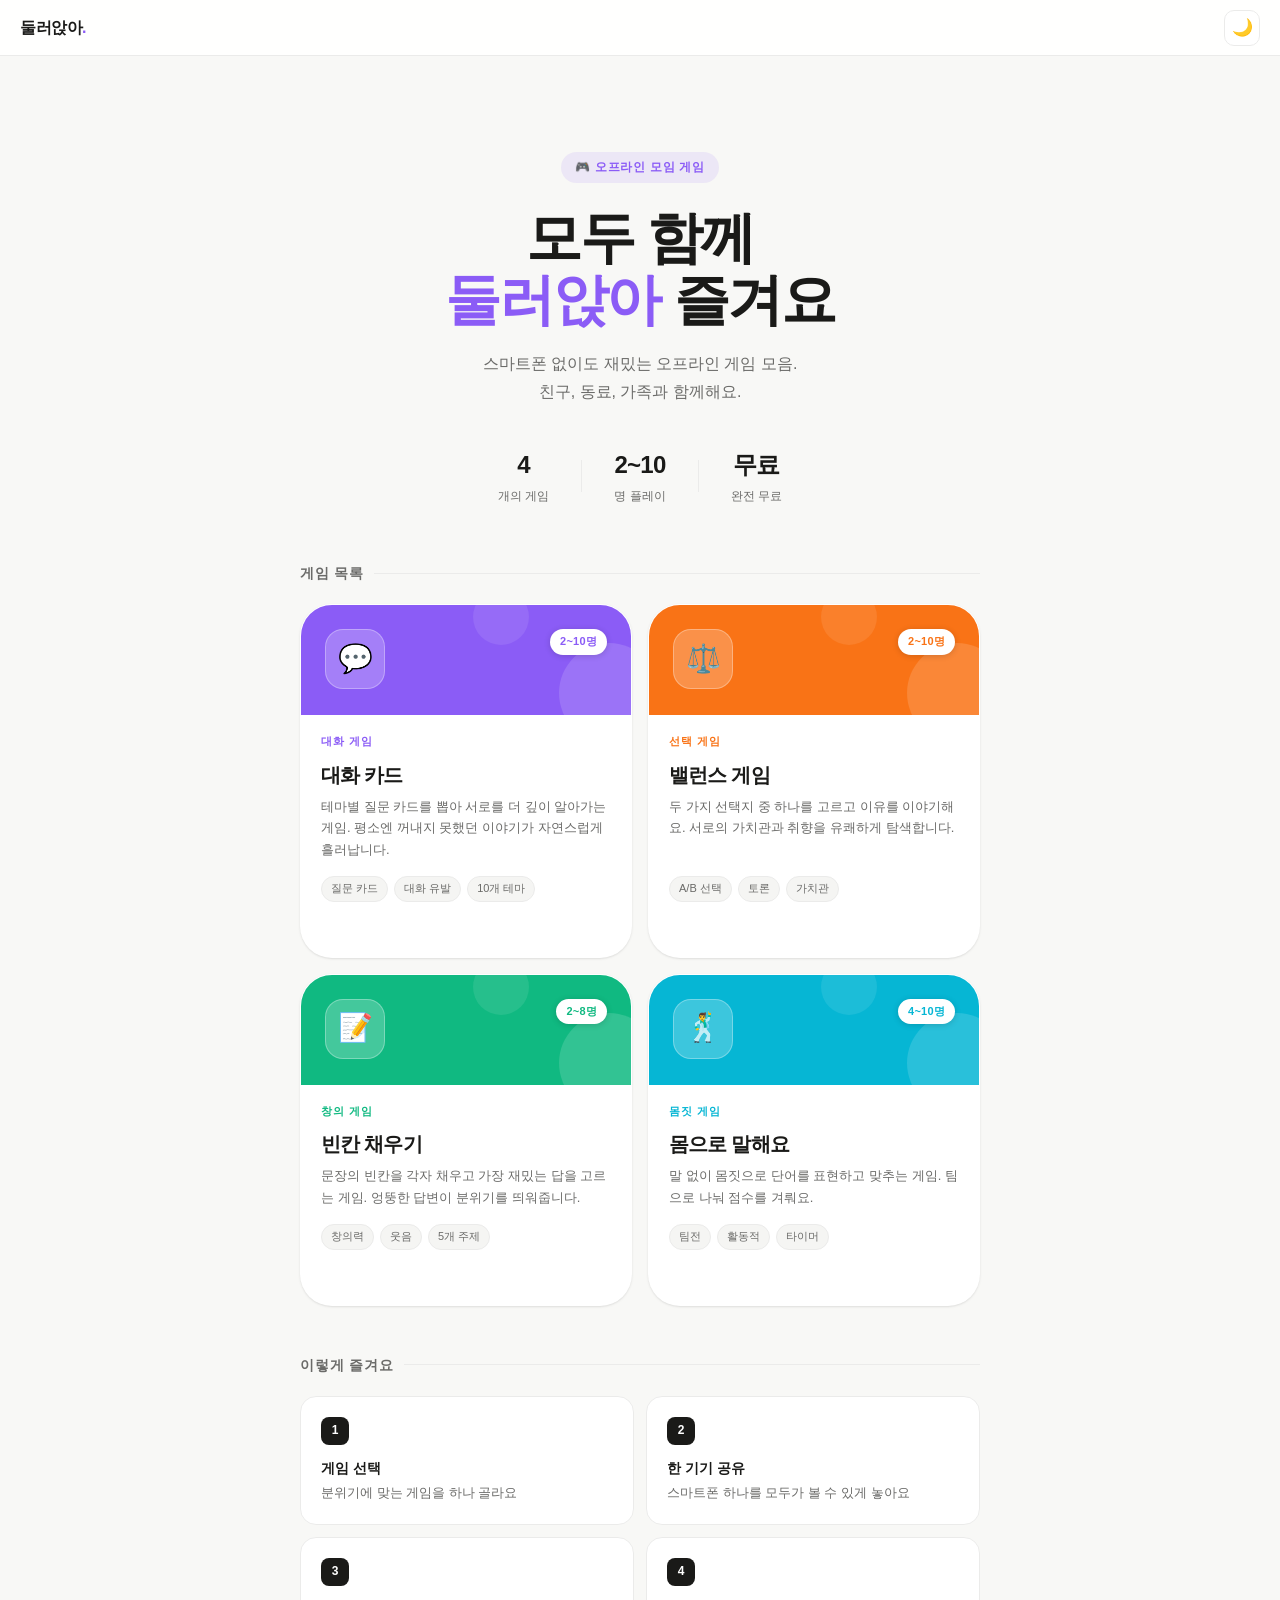
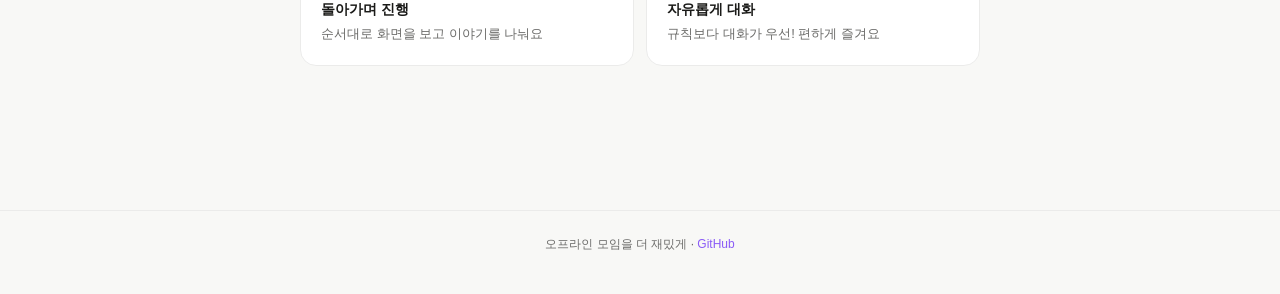
==== commit fdb5d8c0: "feat: 빈칸 채우기 + 몸으로 말해요 게임 추가 - fill-blank.html: 빈칸 채우기 게임 (5카테고리 × 15문장 = 75개) - charades.html: 몸으로 " ====
--- a/index.html
+++ b/index.html
@@ -521,7 +521,7 @@
     </p>
     <div class="hero-stats">
       <div class="hero-stat">
-        <div class="hero-stat-num">2+</div>
+        <div class="hero-stat-num">4</div>
         <div class="hero-stat-label">개의 게임</div>
       </div>
       <div class="hero-stat-divider"></div>
@@ -590,8 +590,8 @@
         </div>
       </a>
 
-      <!-- 빈칸 채우기 — coming soon -->
-      <div class="game-card coming-soon" style="--card-color:#10b981; --card-color-rgb:16,185,129;">
+      <!-- 빈칸 채우기 -->
+      <a href="fill-blank.html" class="game-card" style="--card-color:#10b981; --card-color-rgb:16,185,129;">
         <div class="game-card-header">
           <div class="game-card-icon">📝</div>
           <div class="game-card-badge">2~8명</div>
@@ -606,12 +606,14 @@
           <div class="game-card-tags">
             <span class="game-card-tag">창의력</span>
             <span class="game-card-tag">웃음</span>
+            <span class="game-card-tag">5개 주제</span>
           </div>
+          <div class="game-card-cta">시작하기 →</div>
         </div>
-      </div>
-
-      <!-- 몸으로 말해요 — coming soon -->
-      <div class="game-card coming-soon" style="--card-color:#06b6d4; --card-color-rgb:6,182,212;">
+      </a>
+
+      <!-- 몸으로 말해요 -->
+      <a href="charades.html" class="game-card" style="--card-color:#06b6d4; --card-color-rgb:6,182,212;">
         <div class="game-card-header">
           <div class="game-card-icon">🕺</div>
           <div class="game-card-badge">4~10명</div>
@@ -626,9 +628,11 @@
           <div class="game-card-tags">
             <span class="game-card-tag">팀전</span>
             <span class="game-card-tag">활동적</span>
+            <span class="game-card-tag">타이머</span>
           </div>
+          <div class="game-card-cta">시작하기 →</div>
         </div>
-      </div>
+      </a>
 
     </div>
   </section>
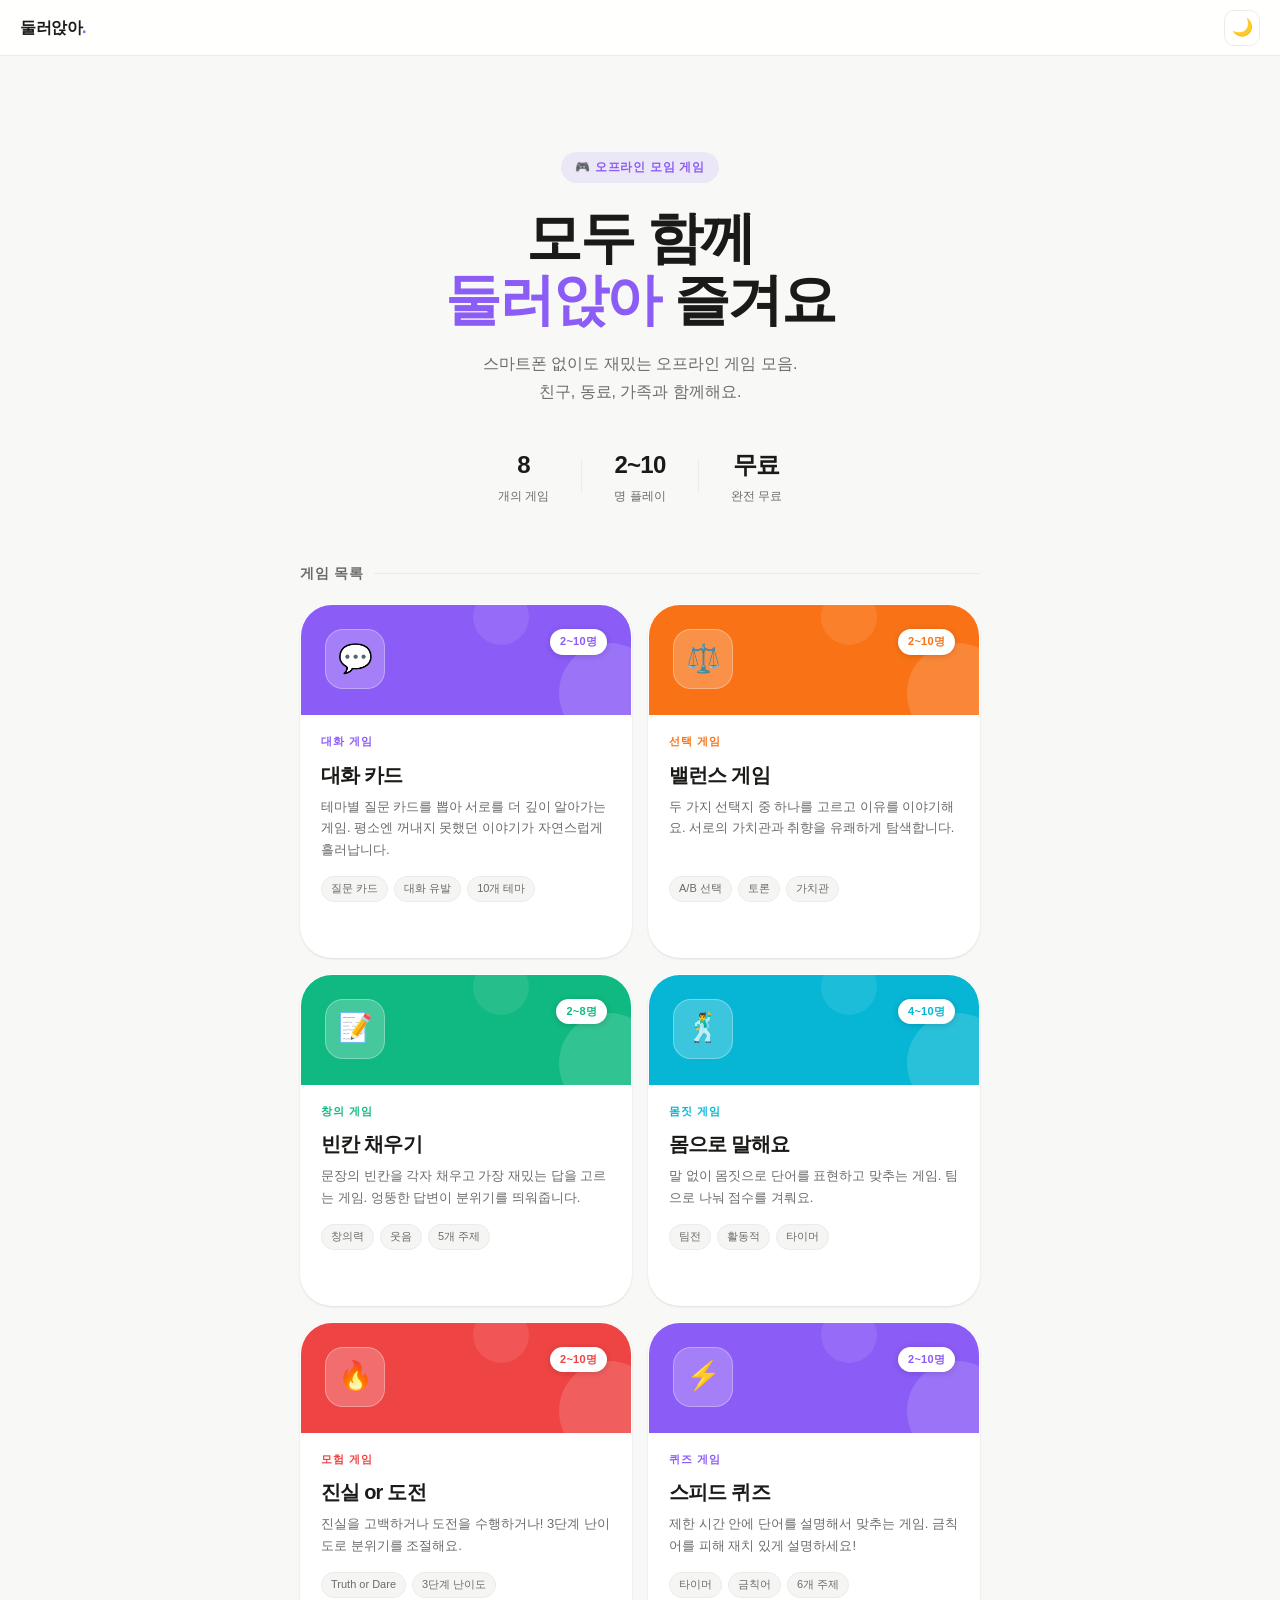
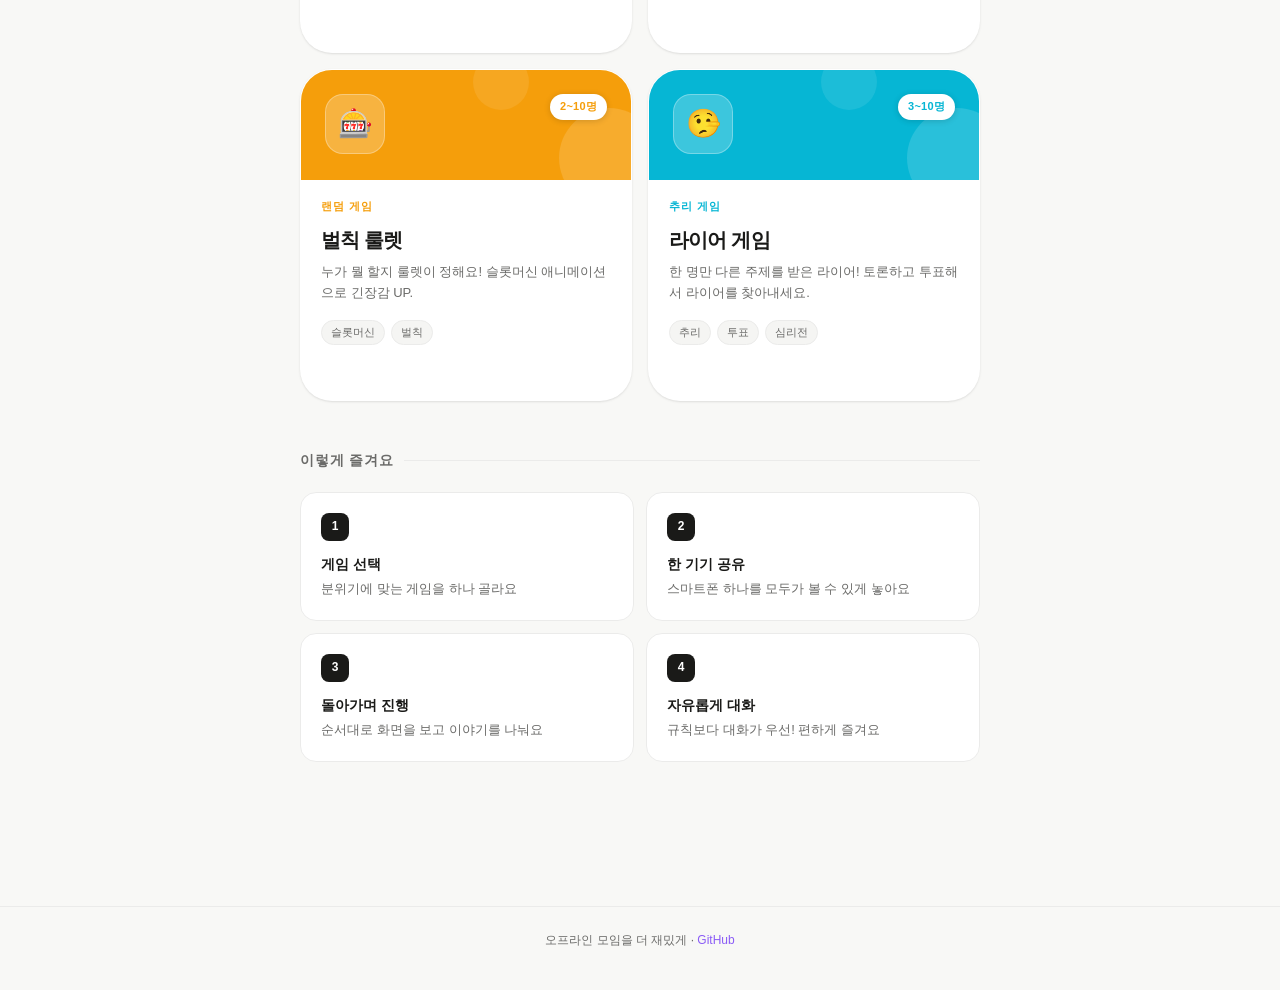
==== commit 5402e520: "feat: 4개 신규 게임 추가 (진실or도전, 벌칙룰렛, 스피드퀴즈, 라이어) - truth-dare.html: 진실 or 도전 (3단계 난이도 × 75개 카드, 3D flip)" ====
--- a/index.html
+++ b/index.html
@@ -521,7 +521,7 @@
     </p>
     <div class="hero-stats">
       <div class="hero-stat">
-        <div class="hero-stat-num">4</div>
+        <div class="hero-stat-num">8</div>
         <div class="hero-stat-label">개의 게임</div>
       </div>
       <div class="hero-stat-divider"></div>
@@ -629,6 +629,92 @@
             <span class="game-card-tag">팀전</span>
             <span class="game-card-tag">활동적</span>
             <span class="game-card-tag">타이머</span>
+          </div>
+          <div class="game-card-cta">시작하기 →</div>
+        </div>
+      </a>
+
+      <!-- 진실 or 도전 -->
+      <a href="truth-dare.html" class="game-card" style="--card-color:#ef4444; --card-color-rgb:239,68,68;">
+        <div class="game-card-header">
+          <div class="game-card-icon">🔥</div>
+          <div class="game-card-badge">2~10명</div>
+        </div>
+        <div class="game-card-body">
+          <div class="game-card-type">모험 게임</div>
+          <div class="game-card-name">진실 or 도전</div>
+          <p class="game-card-desc">
+            진실을 고백하거나 도전을 수행하거나!
+            3단계 난이도로 분위기를 조절해요.
+          </p>
+          <div class="game-card-tags">
+            <span class="game-card-tag">Truth or Dare</span>
+            <span class="game-card-tag">3단계 난이도</span>
+          </div>
+          <div class="game-card-cta">시작하기 →</div>
+        </div>
+      </a>
+
+      <!-- 스피드 퀴즈 -->
+      <a href="speed-quiz.html" class="game-card" style="--card-color:#8b5cf6; --card-color-rgb:139,92,246;">
+        <div class="game-card-header">
+          <div class="game-card-icon">⚡</div>
+          <div class="game-card-badge">2~10명</div>
+        </div>
+        <div class="game-card-body">
+          <div class="game-card-type">퀴즈 게임</div>
+          <div class="game-card-name">스피드 퀴즈</div>
+          <p class="game-card-desc">
+            제한 시간 안에 단어를 설명해서 맞추는 게임.
+            금칙어를 피해 재치 있게 설명하세요!
+          </p>
+          <div class="game-card-tags">
+            <span class="game-card-tag">타이머</span>
+            <span class="game-card-tag">금칙어</span>
+            <span class="game-card-tag">6개 주제</span>
+          </div>
+          <div class="game-card-cta">시작하기 →</div>
+        </div>
+      </a>
+
+      <!-- 랜덤 벌칙 룰렛 -->
+      <a href="roulette.html" class="game-card" style="--card-color:#f59e0b; --card-color-rgb:245,158,11;">
+        <div class="game-card-header">
+          <div class="game-card-icon">🎰</div>
+          <div class="game-card-badge">2~10명</div>
+        </div>
+        <div class="game-card-body">
+          <div class="game-card-type">랜덤 게임</div>
+          <div class="game-card-name">벌칙 룰렛</div>
+          <p class="game-card-desc">
+            누가 뭘 할지 룰렛이 정해요!
+            슬롯머신 애니메이션으로 긴장감 UP.
+          </p>
+          <div class="game-card-tags">
+            <span class="game-card-tag">슬롯머신</span>
+            <span class="game-card-tag">벌칙</span>
+          </div>
+          <div class="game-card-cta">시작하기 →</div>
+        </div>
+      </a>
+
+      <!-- 라이어 게임 -->
+      <a href="liar-game.html" class="game-card" style="--card-color:#06b6d4; --card-color-rgb:6,182,212;">
+        <div class="game-card-header">
+          <div class="game-card-icon">🤥</div>
+          <div class="game-card-badge">3~10명</div>
+        </div>
+        <div class="game-card-body">
+          <div class="game-card-type">추리 게임</div>
+          <div class="game-card-name">라이어 게임</div>
+          <p class="game-card-desc">
+            한 명만 다른 주제를 받은 라이어!
+            토론하고 투표해서 라이어를 찾아내세요.
+          </p>
+          <div class="game-card-tags">
+            <span class="game-card-tag">추리</span>
+            <span class="game-card-tag">투표</span>
+            <span class="game-card-tag">심리전</span>
           </div>
           <div class="game-card-cta">시작하기 →</div>
         </div>
